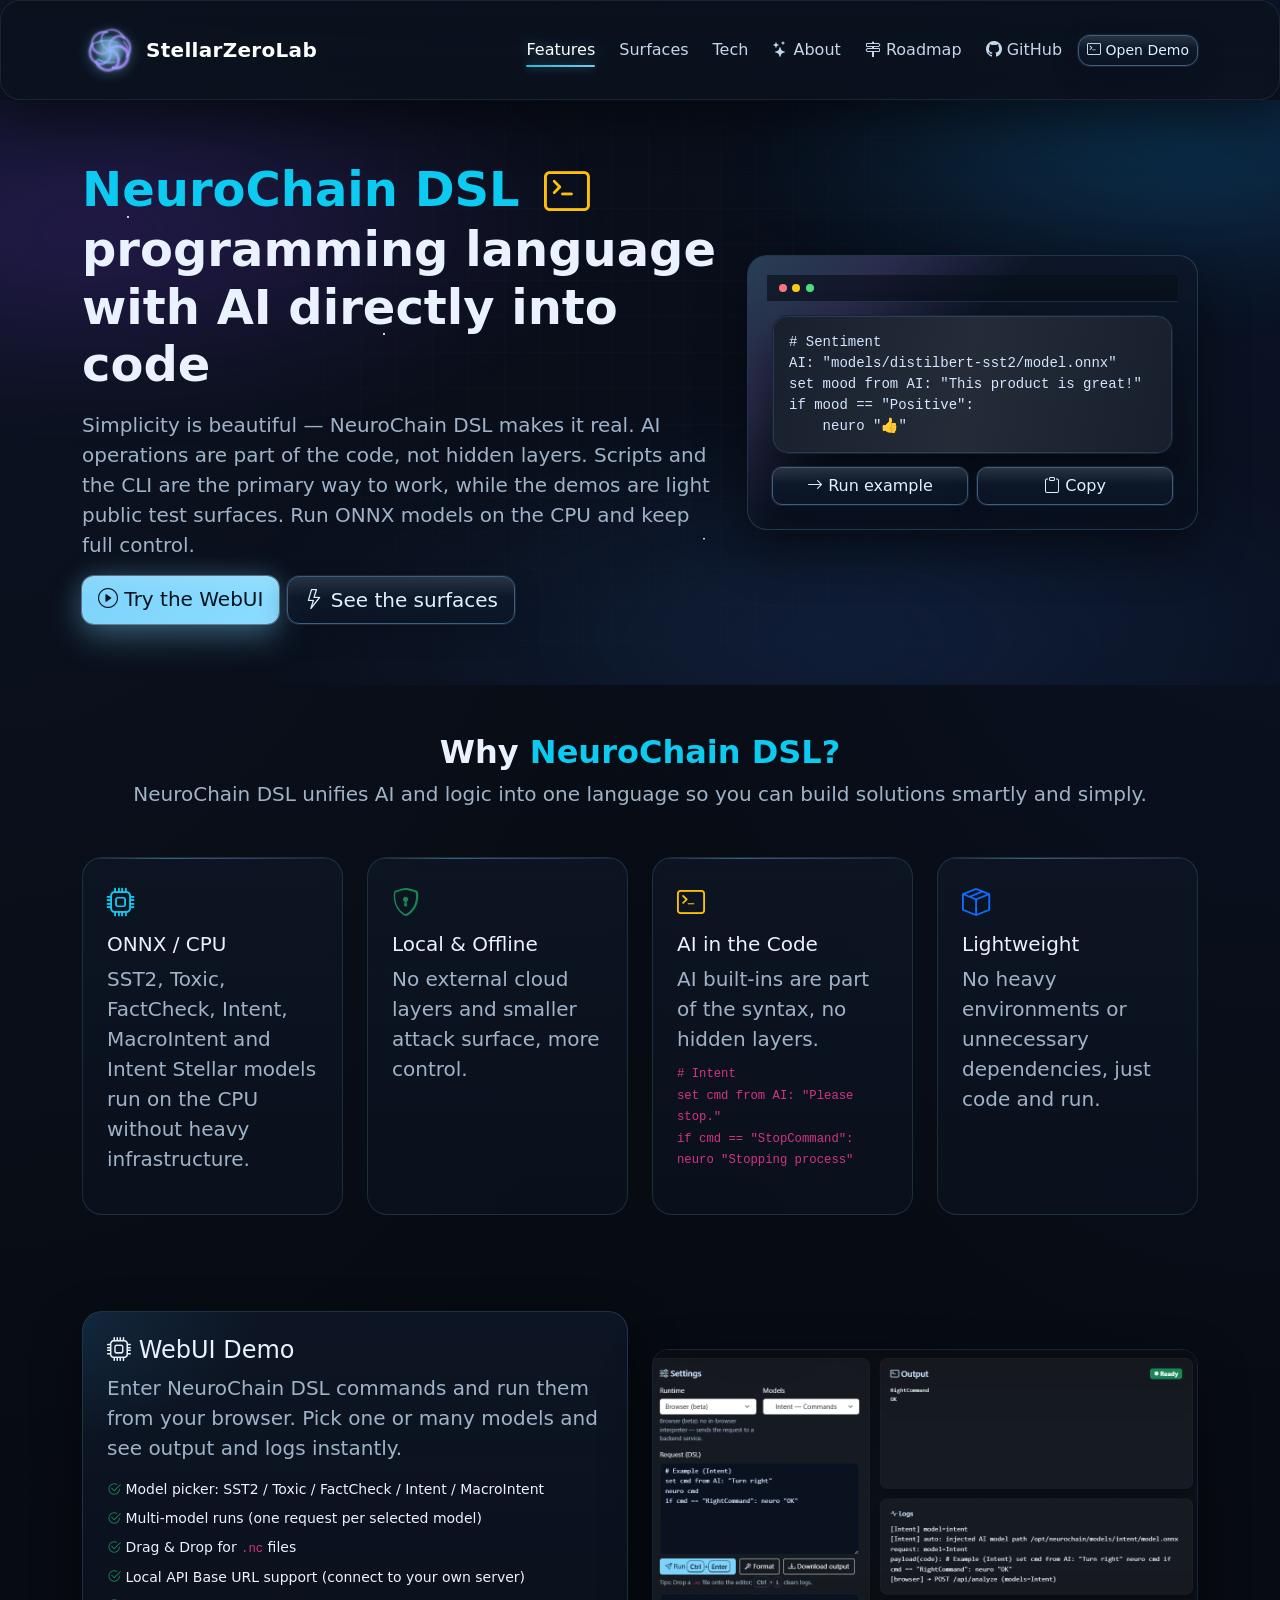
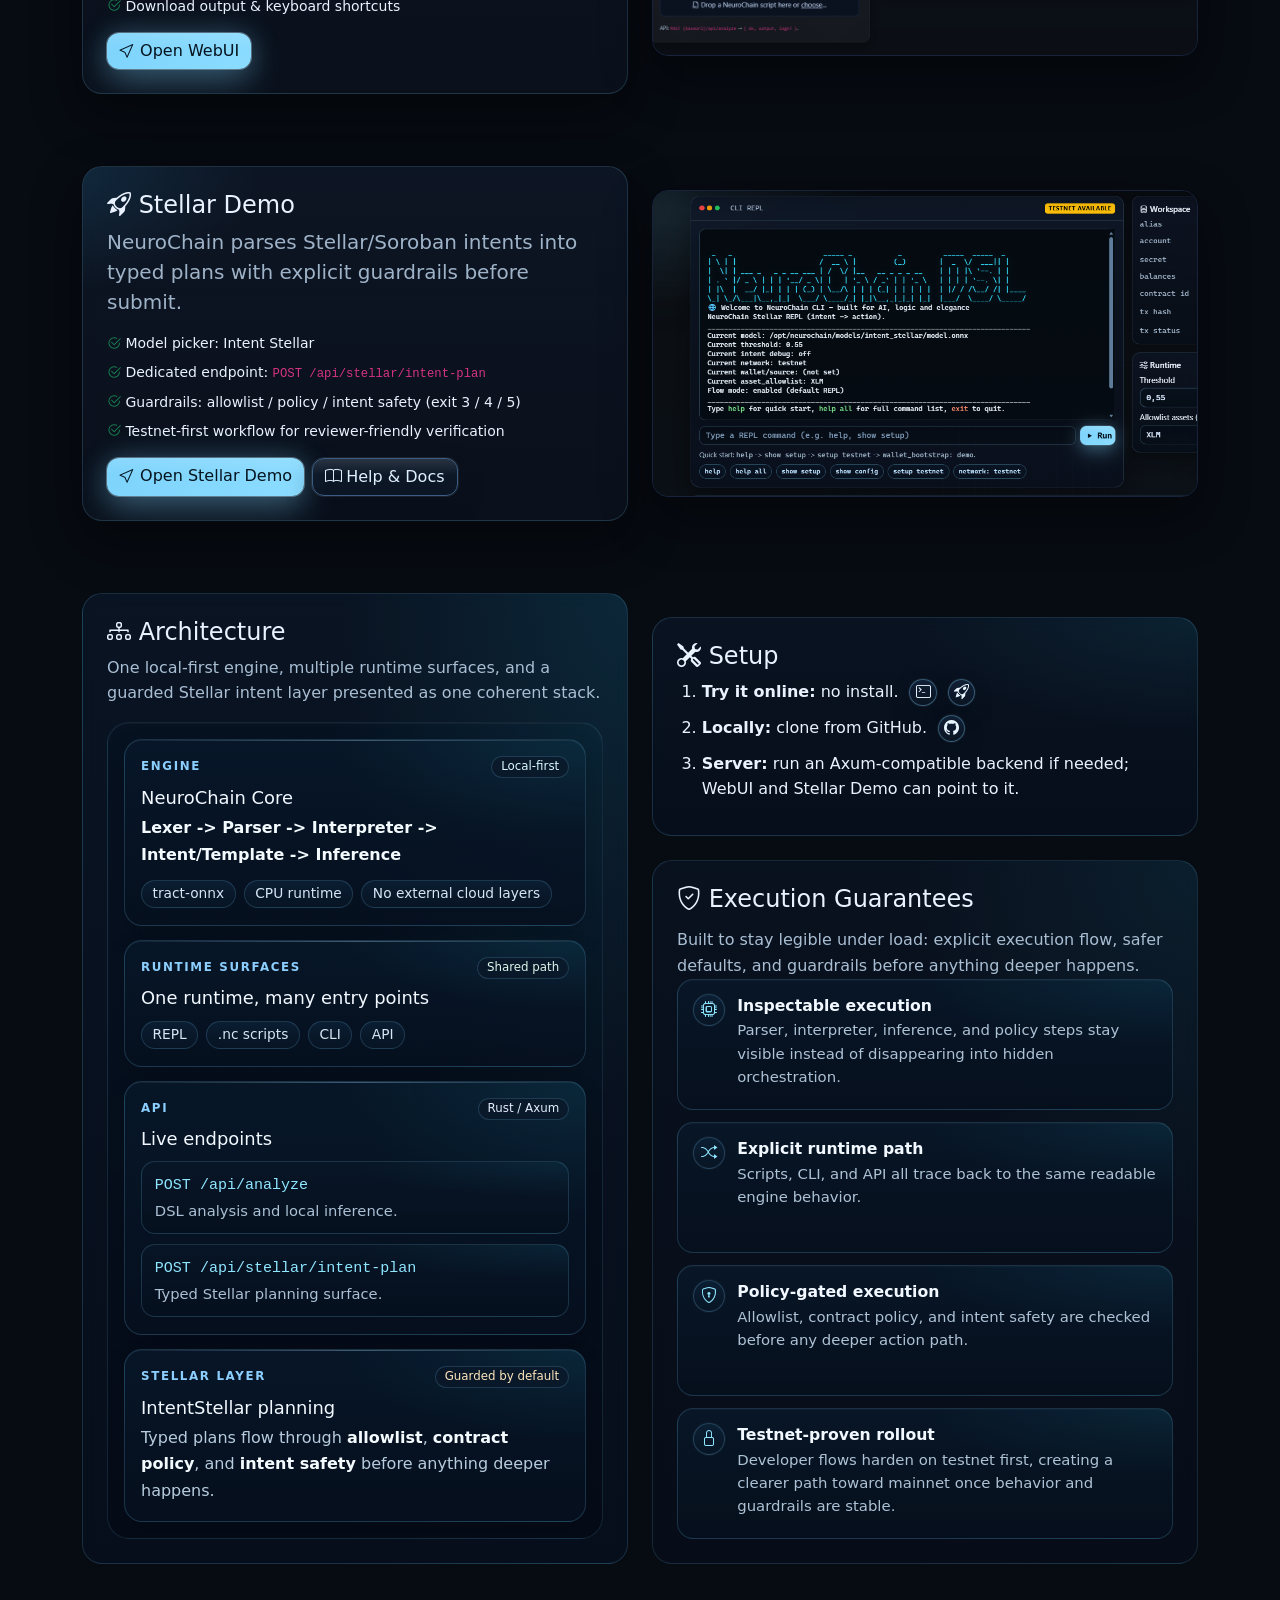
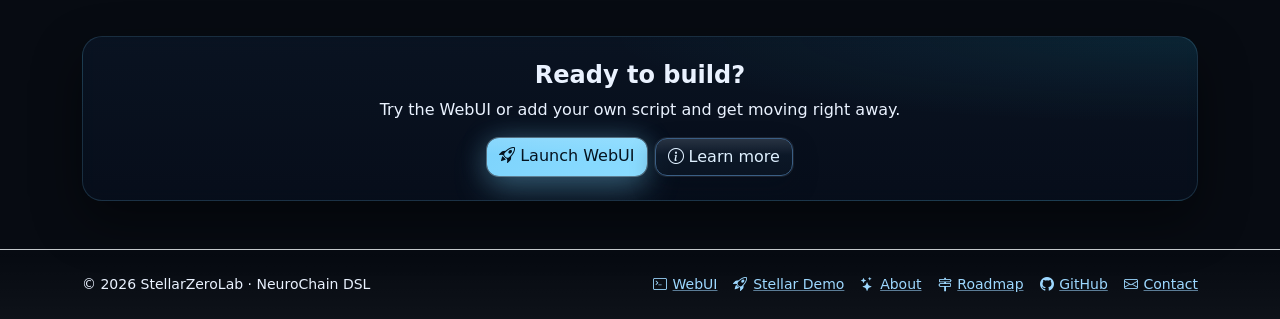
==== stellarzerolab.com/index.html @ 89ef9cbc "chore(site): rename webroot to stellarzerolab.com" ====
<!DOCTYPE html>
<html lang="en">
<head>
  <meta charset="utf-8" />
  <meta name="viewport" content="width=device-width, initial-scale=1, viewport-fit=cover" />
  <title>StellarZeroLab · NeuroChain DSL</title>
  <meta name="description" content="StellarZeroLab — NeuroChain: a lightweight, fast, developer-friendly AI DSL and WebUI." />

  <!-- Canonical (a clear base URL for search engines) -->
  <link rel="canonical" href="https://stellarzerolab.com/">

  <!-- Favicons & PWA -->
  <link rel="icon" href="/favicon.ico" sizes="any">
  <link rel="icon" type="image/svg+xml" href="/favicon.svg">

  <!-- PNG favicons -->
  <link rel="icon" type="image/png" sizes="16x16" href="/favicon-16.png">
  <link rel="icon" type="image/png" sizes="32x32" href="/favicon-32.png">
  <link rel="icon" type="image/png" sizes="180x180" href="/favicon-180.png">

  <!-- Android / PWA icons -->
  <link rel="icon" type="image/png" sizes="192x192" href="/android-chrome-192.png">
  <link rel="icon" type="image/png" sizes="512x512" href="/android-chrome-512.png">

  <!-- iOS PWA -->
  <link rel="apple-touch-icon" sizes="180x180" href="/favicon-180.png">
  <meta name="apple-mobile-web-app-capable" content="yes">
  <meta name="apple-mobile-web-app-title" content="StellarZeroLab">
	  <meta name="apple-mobile-web-app-status-bar-style" content="black-translucent">
	
	  <!-- Safari pinned tab -->
	  <link rel="mask-icon" href="/safari-pinned-tab.svg" color="#0b0f14">

  <!-- Windows / Edge -->
  <meta name="msapplication-TileColor" content="#0b0f14">

  <!-- Manifest -->
  <link rel="manifest" href="/site.webmanifest">

  <!-- Theme colors -->
  <meta name="theme-color" content="#0b0f14" media="(prefers-color-scheme: dark)">
  <meta name="theme-color" content="#ffffff" media="(prefers-color-scheme: light)">

  <!-- Social preview (OG + Twitter) -->
  <meta property="og:title" content="StellarZeroLab · NeuroChain DSL">
	  <meta property="og:description" content="StellarZeroLab — NeuroChain: a lightweight, fast, developer-friendly AI DSL and WebUI.">
	  <meta property="og:type" content="website">
	  <meta property="og:url" content="https://stellarzerolab.com/">
	  <!-- Social preview image (recommended ~1200×630) -->
	  <meta property="og:image" content="https://stellarzerolab.com/og-cover.png">
	  <meta name="twitter:card" content="summary_large_image">
	  <meta name="twitter:title" content="StellarZeroLab · NeuroChain DSL">
	  <meta name="twitter:description" content="A lightweight and fast AI DSL — StellarZeroLab NeuroChain WebUI.">
	  <meta name="twitter:image" content="https://stellarzerolab.com/og-cover.png">
	
	  <!-- Optional iOS splash screens -->
	  <link rel="apple-touch-startup-image" href="/apple-splash-640x1136.png" media="(device-width: 320px) and (device-height: 568px) and (-webkit-device-pixel-ratio: 2) and (orientation: portrait)">
	  <link rel="apple-touch-startup-image" href="/apple-splash-750x1334.png" media="(device-width: 375px) and (device-height: 667px) and (-webkit-device-pixel-ratio: 2) and (orientation: portrait)">
	  <link rel="apple-touch-startup-image" href="/apple-splash-1125x2436.png" media="(device-width: 375px) and (device-height: 812px) and (-webkit-device-pixel-ratio: 3) and (orientation: portrait)">
	  <link rel="apple-touch-startup-image" href="/apple-splash-1242x2688.png" media="(device-width: 414px) and (device-height: 896px) and (-webkit-device-pixel-ratio: 3) and (orientation: portrait)">
	  <link rel="apple-touch-startup-image" href="/apple-splash-1290x2796.png" media="(device-width: 430px) and (device-height: 932px) and (-webkit-device-pixel-ratio: 3) and (orientation: portrait)">
	  <link rel="apple-touch-startup-image" href="/apple-splash-1536x2048.png" media="(min-device-width: 768px) and (max-device-width: 834px) and (orientation: portrait)">
	  <link rel="apple-touch-startup-image" href="/apple-splash-1668x2224.png" media="(device-width: 834px) and (device-height: 1112px) and (orientation: portrait)">
	  <link rel="apple-touch-startup-image" href="/apple-splash-2048x2732.png" media="(device-width: 1024px) and (device-height: 1366px) and (orientation: portrait)">

  <!-- CSS / UI libraries -->
  <link href="https://cdn.jsdelivr.net/npm/bootstrap@5.3.3/dist/css/bootstrap.min.css" rel="stylesheet" crossorigin="anonymous">
  <link href="https://cdn.jsdelivr.net/npm/bootstrap-icons@1.11.3/font/bootstrap-icons.css" rel="stylesheet">

  <style>
    :root{
      --bg:#070b12;
      --surface:#0c121c;
      --surface-2:#0f1726;
      --ink:#eaf2ff;
      --muted:#9fb3c8;
      --primary:#7dd3fc;
      --accent:#a78bfa;
      --success:#22c55e;
      --radius:20px;
      --ease:cubic-bezier(.22,.61,.36,1);
    }
    html,body{
      background:
        radial-gradient(120% 80% at 0% 0%, rgba(15,23,42,.75), transparent 55%),
        radial-gradient(120% 80% at 100% 0%, rgba(30,58,138,.18), transparent 55%),
        var(--bg);
      color:var(--ink);
      overflow-x:hidden;
    }
    .glass{background:rgba(255,255,255,.05);backdrop-filter:blur(8px);border:1px solid rgba(255,255,255,.08);border-radius:var(--radius)}
    .soft{box-shadow:0 20px 50px rgba(0,0,0,.45)}
    .btn{
      position:relative;
      overflow:hidden;
      isolation:isolate;
      border-radius:12px;
      box-shadow:
        0 0 0 1px rgba(255,255,255,.08),
        0 10px 24px rgba(7,14,25,.36);
      transition:
        transform .18s var(--ease),
        box-shadow .22s ease,
        filter .22s ease,
        background .22s ease,
        border-color .22s ease,
        color .22s ease;
    }
    .btn::before{
      content:"";
      position:absolute;
      inset:0;
      pointer-events:none;
      background:linear-gradient(180deg,rgba(255,255,255,.2),rgba(255,255,255,0) 45%);
      opacity:.55;
      z-index:0;
    }
    .btn::after{
      content:"";
      position:absolute;
      inset:-30% -10%;
      pointer-events:none;
      background:linear-gradient(120deg,transparent 20%,rgba(255,255,255,.24) 50%,transparent 80%);
      transform:translateX(-130%);
      transition:transform .65s var(--ease);
      z-index:0;
    }
    .btn > *{position:relative;z-index:1}
    .btn:hover{
      transform:translateY(-1px);
      box-shadow:
        0 0 0 1px rgba(185,231,255,.28),
        0 14px 30px rgba(8,18,31,.44),
        0 0 26px rgba(125,211,252,.24);
    }
    .btn:hover::after{transform:translateX(130%)}
    .btn:active{transform:translateY(0)}

    .btn-primary{
      background:linear-gradient(135deg,var(--primary),#8bdcff);
      border:0;
      color:#04121e;
      box-shadow:
        0 0 0 1px rgba(198,238,255,.34),
        0 14px 34px rgba(125,211,252,.28),
        0 0 28px rgba(125,211,252,.24);
    }
    .btn-primary:hover{
      filter:brightness(1.06);
      box-shadow:
        0 0 0 1px rgba(213,242,255,.45),
        0 16px 38px rgba(125,211,252,.34),
        0 0 34px rgba(125,211,252,.34);
    }
    .btn-outline-light{
      border-color:#3a5e84;
      color:#dff0ff;
      background:linear-gradient(180deg,rgba(15,28,47,.82),rgba(11,22,37,.78));
    }
    .btn-outline-light:hover{
      border-color:#79b3df;
      color:#f1f8ff;
      background:linear-gradient(180deg,rgba(22,40,66,.9),rgba(15,30,49,.88));
    }
    .nav-demo-menu{
      min-width:14.5rem;
      padding:.42rem;
      border-radius:16px;
      border:1px solid rgba(125,211,252,.18);
      background:linear-gradient(180deg,rgba(14,23,40,.96),rgba(10,17,30,.94));
      box-shadow:0 18px 34px rgba(0,0,0,.4);
      backdrop-filter:blur(12px);
    }
    .nav-demo-menu .dropdown-item{
      display:flex;
      align-items:center;
      gap:.55rem;
      border-radius:10px;
      color:#dff0ff;
      padding:.58rem .7rem;
    }
    .nav-demo-menu .dropdown-item:hover,
    .nav-demo-menu .dropdown-item:focus{
      color:#ffffff;
      background:linear-gradient(180deg,rgba(22,40,66,.9),rgba(15,30,49,.88));
    }
    .lead{color:var(--muted)}
    .brand{letter-spacing:.3px}
    .badge-dot{display:inline-flex;align-items:center;gap:.5ch}
    .badge-dot::before{content:"";width:.55rem;height:.55rem;border-radius:50%;background:currentColor}
    .brand-logo{width:56px;height:56px;margin-right:.5rem;display:inline-block;filter:drop-shadow(0 2px 6px rgba(125,211,252,.45));}
    .navbar{background:linear-gradient(180deg,rgba(11,18,30,.9),rgba(11,18,30,.68))}
    .page-progress{
      position:fixed;
      top:0;
      left:0;
      width:100%;
      height:3px;
      z-index:1200;
      pointer-events:none;
    }
    .page-progress i{
      display:block;
      height:100%;
      width:0;
      background:linear-gradient(90deg,#22d3ee,#7dd3fc,#a78bfa);
      box-shadow:0 0 18px rgba(125,211,252,.55);
      transition:width .08s linear;
    }
    .nav-link{color:#c4d7ea}
    .nav-link:hover{color:#ffffff}
    .nav-link{position:relative}
    .interactive-nav{
      position:relative;
      overflow:visible;
      isolation:isolate;
    }
    .interactive-nav::after{
      content:"";
      position:absolute;
      inset:0;
      pointer-events:none;
      opacity:0;
      transition:opacity .24s ease;
      border-radius:inherit;
      background:radial-gradient(
        340px circle at var(--mx, 50%) var(--my, 50%),
        rgba(125,211,252,.14),
        rgba(167,139,250,.1) 32%,
        transparent 70%
      );
      z-index:0;
    }
    .interactive-nav > .container{
      position:relative;
      z-index:1;
    }
    @media (hover:hover) and (pointer:fine){
      .interactive-nav:hover::after{opacity:1}
    }
    .nav-link.is-active{
      color:#ffffff;
      text-shadow:0 0 14px rgba(125,211,252,.45);
    }
    .nav-link.is-active::after{
      content:"";
      position:absolute;
      left:.5rem;
      right:.5rem;
      bottom:.2rem;
      height:2px;
      border-radius:999px;
      background:linear-gradient(90deg,rgba(34,211,238,.9),rgba(125,211,252,.95));
      box-shadow:0 0 10px rgba(125,211,252,.5);
    }
    @media (max-width:576px){.brand-logo{width:40px;height:40px}}
    .hero{position:relative;overflow:hidden}
    .hero::before{
      content:"";
      position:absolute;inset:0;
      background:
        linear-gradient(to right, rgba(255,255,255,.06) 1px, transparent 1px),
        linear-gradient(to bottom, rgba(255,255,255,.06) 1px, transparent 1px);
      background-size:36px 36px;
      mask-image:radial-gradient(circle at 50% 40%, black 25%, transparent 80%);
      opacity:.22;
      animation:grid-drift 22s linear infinite;
      pointer-events:none
    }
    .nebula{position:absolute;inset:-20%;background:
      radial-gradient(40% 30% at 20% 30%, rgba(124,58,237,.25), transparent 70%),
      radial-gradient(35% 25% at 80% 20%, rgba(14,165,233,.25), transparent 70%),
      radial-gradient(45% 35% at 60% 80%, rgba(59,130,246,.18), transparent 75%);
      filter:blur(50px);opacity:.9}
    .stars{position:absolute;inset:0}
    .stars::before,.stars::after{content:"";position:absolute;inset:0;background:
      radial-gradient(1px 1px at 10% 20%, #bfe4ff 70%, transparent),
      radial-gradient(1px 1px at 30% 40%, #e6e1ff 70%, transparent),
      radial-gradient(1px 1px at 70% 30%, #c7f3ff 70%, transparent),
      radial-gradient(1px 1px at 85% 65%, #ffffff 70%, transparent),
      radial-gradient(1px 1px at 55% 75%, #cde6ff 70%, transparent);
      opacity:.8;animation:twinkle 5s infinite ease-in-out alternate}
    .stars::after{filter:blur(.5px);opacity:.6;animation-duration:7s}
    @keyframes twinkle{from{opacity:.4} to{opacity:.95}}
    @keyframes grid-drift{from{transform:translate3d(0,0,0)}to{transform:translate3d(-36px,-36px,0)}}
    .feature{transition:.2s transform ease,.2s box-shadow ease}
    .feature:hover{transform:translateY(-6px);box-shadow:0 14px 40px rgba(0,0,0,.35);border-color:rgba(125,211,252,.28)}
    pre.code{background:#0a1220;border:1px solid #16233a;border-radius:16px;color:#cfe3ff;max-width:100%;overflow:auto}
    #tech pre.code{
      white-space:pre-wrap;
      overflow-wrap:anywhere;
      word-break:break-word;
      overflow-x:hidden;
      scrollbar-width:thin;
      scrollbar-color:rgba(125,211,252,.45) rgba(9,18,34,.72);
    }
    #tech pre.code::-webkit-scrollbar{
      width:8px;
      height:8px;
    }
    #tech pre.code::-webkit-scrollbar-track{
      background:rgba(9,18,34,.72);
      border-radius:999px;
    }
    #tech pre.code::-webkit-scrollbar-thumb{
      background:linear-gradient(180deg,rgba(125,211,252,.78),rgba(92,169,220,.74));
      border-radius:999px;
      border:1px solid rgba(157,216,255,.35);
    }
    .code-card{
      position:relative;
      background:linear-gradient(180deg,rgba(14,23,40,.84),rgba(10,17,30,.8));
      border:1px solid rgba(125,211,252,.19);
      overflow:hidden;
    }
    .code-card::before{
      content:"";
      position:absolute;inset:-1px;
      background:linear-gradient(135deg,rgba(125,211,252,.22),rgba(167,139,250,.18),transparent 40%);
      pointer-events:none;
      mix-blend-mode:screen;
    }
    .code-card-head{
      display:flex;align-items:center;justify-content:space-between;
      margin:-.3rem -.3rem .8rem;
      padding:.55rem .74rem;
      border-bottom:1px solid rgba(125,211,252,.15);
      background:rgba(8,14,26,.65);
    }
    .code-dots{display:flex;gap:.33rem}
    .code-dots i{width:.5rem;height:.5rem;border-radius:50%;display:block}
    .code-dots i:nth-child(1){background:#fb7185}
    .code-dots i:nth-child(2){background:#facc15}
    .code-dots i:nth-child(3){background:#4ade80}
    .code-label{
      font-size:.75rem;
      color:#b7cadf;
      letter-spacing:.05em;
      text-transform:uppercase;
    }
    .hero pre.code{
      position:relative;overflow:hidden;
      box-shadow:inset 0 0 0 1px rgba(125,211,252,.14),0 24px 44px rgba(0,0,0,.42);
      margin-bottom:.85rem !important;
    }
    .hero pre.code::after{
      content:"";position:absolute;inset:-120% -60% auto;
      height:280%;
      transform:rotate(12deg);
      background:linear-gradient(to right,transparent,rgba(255,255,255,.11),transparent);
      animation:shimmer 4.8s linear infinite
    }
    @keyframes shimmer{from{left:-140%}to{left:140%}}
    main a:not(.btn), main a:visited:not(.btn),
    .footer a:not(.btn), .footer a:visited:not(.btn){
      color:#9dd8ff;
      text-decoration-color:rgba(157,216,255,.55);
      transition:color .18s var(--ease), text-decoration-color .18s var(--ease), text-shadow .18s var(--ease);
    }
    main a:not(.btn):hover, main a:not(.btn):focus-visible,
    .footer a:not(.btn):hover, .footer a:not(.btn):focus-visible{
      color:#e6f6ff;
      text-decoration-color:rgba(230,246,255,.95);
      text-shadow:0 0 10px rgba(125,211,252,.35);
    }
    .promo-link{display:block;position:relative;overflow:hidden;border-radius:16px;border:1px solid #16233a;background:linear-gradient(180deg,#0a1220,#0b1324);aspect-ratio:16/9;}
    .promo-link img{width:100%;height:100%;object-fit:cover;display:block;transition:transform .35s ease, opacity .25s ease;}
    .promo-link:hover img{transform:scale(1.04)}
    .promo-link::after{
      content:"";
      position:absolute;
      inset:0;
      pointer-events:none;
      opacity:0;
      transition:opacity .24s ease;
      background:radial-gradient(
        300px circle at var(--mx, 50%) var(--my, 50%),
        rgba(125,211,252,.16),
        rgba(167,139,250,.1) 34%,
        transparent 70%
      );
      z-index:2;
    }
    @media (hover:hover) and (pointer:fine){
      .promo-link:hover::after{opacity:1}
    }
    .promo-fallback{position:absolute;inset:0;display:flex;align-items:center;justify-content:center;color:#9fb3c8;text-align:center;padding:1rem;}
    .feature-grid{margin-top:.35rem}
    .feature-card{
      background:linear-gradient(180deg,rgba(14,22,37,.84),rgba(11,18,30,.78));
      border:1px solid rgba(125,211,252,.15);
      position:relative;
      overflow:hidden;
    }
    .feature-card::before{
      content:"";
      position:absolute;left:-1px;right:-1px;top:-1px;height:2px;
      background:linear-gradient(90deg,rgba(125,211,252,.08),rgba(125,211,252,.55),rgba(167,139,250,.42),rgba(125,211,252,.08));
      opacity:.74;
    }
    .demo-card{
      background:linear-gradient(180deg,rgba(14,23,39,.86),rgba(11,18,30,.8));
      border:1px solid rgba(125,211,252,.17);
      position:relative;
      overflow:hidden;
    }
    .demo-card::before{
      content:"";
      position:absolute;inset:0;
      background:radial-gradient(65% 55% at -10% 0%, rgba(56,189,248,.14), transparent 66%);
      pointer-events:none;
    }
    .demo-badge{
      display:inline-flex;align-items:center;
      padding:.2rem .55rem;
      border-radius:999px;
      border:1px solid rgba(125,211,252,.24);
      color:#d4e8fc;
      font-size:.68rem;
      text-transform:uppercase;
      letter-spacing:.08em;
      background:rgba(11,24,40,.6);
    }
    .demo-list{margin:.95rem 0 0;padding:0;list-style:none}
    .demo-preview-wrap{
      display:flex;flex-direction:column;gap:.7rem;
    }
    .setup-link-icon{
      display:inline-flex;
      align-items:center;
      justify-content:center;
      width:1.72rem;
      height:1.72rem;
      margin-left:.36rem;
      border-radius:999px;
      border:1px solid rgba(125,211,252,.34);
      background:linear-gradient(180deg,rgba(18,34,56,.9),rgba(12,22,37,.86));
      color:#e8f6ff !important;
      text-decoration:none !important;
      box-shadow:0 0 0 1px rgba(255,255,255,.05),0 8px 18px rgba(6,13,24,.35);
      transition:transform .16s var(--ease),border-color .2s ease,box-shadow .2s ease,filter .2s ease;
      vertical-align:middle;
    }
    .setup-link-icon:hover,
    .setup-link-icon:focus-visible{
      transform:translateY(-1px);
      border-color:rgba(167,225,255,.65);
      box-shadow:0 0 0 1px rgba(185,231,255,.3),0 0 14px rgba(125,211,252,.3),0 10px 22px rgba(6,13,24,.42);
      filter:brightness(1.08);
      color:#ffffff !important;
    }
    .setup-link-icon i{font-size:.95rem;line-height:1}
    .arch-intro{
      color:#a9bed3;
      line-height:1.62;
      margin:.35rem 0 1rem;
      max-width:58ch;
    }
    .arch-shell{
      position:relative;
      overflow:hidden;
      display:grid;
      gap:.88rem;
      margin-top:1rem;
      padding:1rem;
      border-radius:22px;
      border:1px solid rgba(125,211,252,.12);
      background:
        radial-gradient(120% 120% at 100% 0%, rgba(34,211,238,.08), transparent 46%),
        linear-gradient(180deg,rgba(7,18,34,.78),rgba(5,12,24,.82));
      box-shadow:inset 0 1px 0 rgba(255,255,255,.04);
    }
    .arch-shell::before{
      content:"";
      position:absolute;
      inset:0;
      pointer-events:none;
      background:
        linear-gradient(to right, rgba(255,255,255,.035) 1px, transparent 1px),
        linear-gradient(to bottom, rgba(255,255,255,.03) 1px, transparent 1px);
      background-size:28px 28px;
      mask-image:linear-gradient(180deg,rgba(0,0,0,.6),transparent 92%);
      opacity:.38;
    }
    .arch-layer{
      position:relative;
      padding:1rem 1rem 1.05rem;
      border-radius:18px;
      border:1px solid rgba(125,211,252,.18);
      background:
        radial-gradient(120% 120% at 100% 0%, rgba(34,211,238,.09), transparent 44%),
        linear-gradient(180deg,rgba(8,24,42,.84),rgba(6,16,31,.86));
      box-shadow:
        inset 0 1px 0 rgba(255,255,255,.04),
        0 12px 26px rgba(0,0,0,.16);
      transition:
        transform .18s var(--ease),
        border-color .22s ease,
        box-shadow .22s ease,
        filter .22s ease;
    }
    .arch-layer:hover{
      transform:translateY(-1px);
      border-color:rgba(167,225,255,.34);
      box-shadow:
        inset 0 1px 0 rgba(255,255,255,.05),
        0 16px 30px rgba(0,0,0,.22),
        0 0 24px rgba(125,211,252,.14);
      filter:brightness(1.02);
    }
    .arch-layer::before{
      content:"";
      position:absolute;
      top:0;
      left:0;
      right:0;
      height:1px;
      pointer-events:none;
      background:linear-gradient(90deg,transparent,rgba(167,225,255,.3),transparent);
    }
    .arch-layer::after{
      content:"";
      position:absolute;
      left:1.1rem;
      right:1.1rem;
      bottom:-.48rem;
      height:1px;
      pointer-events:none;
      background:linear-gradient(90deg,rgba(125,211,252,.1),rgba(167,139,250,.24),rgba(125,211,252,.1));
    }
    .arch-layer-top{
      display:flex;
      align-items:center;
      justify-content:space-between;
      gap:.8rem;
      margin-bottom:.55rem;
    }
    .arch-kicker{
      font-size:.74rem;
      letter-spacing:.14em;
      text-transform:uppercase;
      color:#8ccfff;
      font-weight:700;
    }
    .arch-mini{
      padding:.25rem .55rem;
      border-radius:999px;
      border:1px solid rgba(125,211,252,.18);
      background:rgba(11,24,40,.7);
      color:#d9efff;
      font-size:.74rem;
      line-height:1;
      white-space:nowrap;
    }
    .arch-layer h5{
      margin:0 0 .42rem;
      font-size:1.12rem;
      color:#f2f8ff;
    }
    .arch-flow,
    .arch-copy{
      margin:0;
      color:#b7ccde;
      line-height:1.65;
    }
    .arch-flow strong,
    .arch-copy strong{
      color:#f4fbff;
      font-weight:700;
    }
    .arch-pills{
      display:flex;
      flex-wrap:wrap;
      gap:.5rem;
      margin-top:.75rem;
    }
    .arch-pill{
      display:inline-flex;
      align-items:center;
      padding:.38rem .66rem;
      border-radius:999px;
      border:1px solid rgba(125,211,252,.18);
      background:linear-gradient(180deg,rgba(12,32,53,.82),rgba(8,21,37,.8));
      color:#d5e6f5;
      font-size:.86rem;
      line-height:1;
    }
    .arch-routes{
      display:grid;
      gap:.62rem;
      margin-top:.7rem;
    }
    .arch-route{
      padding:.72rem .8rem;
      border-radius:14px;
      border:1px solid rgba(125,211,252,.18);
      background:
        radial-gradient(120% 120% at 100% 0%, rgba(34,211,238,.08), transparent 42%),
        linear-gradient(180deg,rgba(8,22,39,.82),rgba(6,16,30,.84));
    }
    .arch-route code{
      display:block;
      color:#8fe6ff;
      font-size:.94rem;
      margin-bottom:.22rem;
    }
    .arch-route span{
      display:block;
      color:#abc0d4;
      line-height:1.5;
      font-size:.92rem;
    }
    .arch-note{
      margin-top:.78rem;
      padding:.68rem .8rem;
      border-radius:14px;
      background:
        radial-gradient(120% 120% at 100% 0%, rgba(34,211,238,.08), transparent 44%),
        linear-gradient(180deg,rgba(14,36,58,.88),rgba(9,24,41,.88));
      border:1px solid rgba(125,211,252,.18);
      color:#dcecff;
      font-size:.92rem;
      line-height:1.5;
    }
    .arch-engine .arch-mini{color:#d9f8ff}
    .arch-runtime .arch-mini{color:#def7eb}
    .arch-api .arch-mini{color:#e4ecff}
    .arch-stellar .arch-mini{color:#ffe6bc}
    #tech ol{
      line-height:1.62;
      padding-left:1.55rem;
    }
    #tech ol li{
      margin:.52rem 0;
    }
    .guarantee-card{
      border:1px solid rgba(125,211,252,.14);
      background:
        radial-gradient(120% 120% at 100% 0%, rgba(34,211,238,.07), transparent 44%),
        linear-gradient(180deg,rgba(10,19,34,.84),rgba(7,14,26,.84));
    }
    .setup-card{
      border:1px solid rgba(125,211,252,.16);
      background:
        radial-gradient(120% 120% at 100% 0%, rgba(34,211,238,.08), transparent 44%),
        linear-gradient(180deg,rgba(10,21,37,.84),rgba(7,15,29,.84));
    }
    .arch-card{
      border:1px solid rgba(125,211,252,.16);
      background:
        radial-gradient(120% 120% at 100% 0%, rgba(34,211,238,.1), transparent 44%),
        linear-gradient(180deg,rgba(10,22,39,.84),rgba(7,15,30,.84));
    }
    .build-card{
      border:1px solid rgba(125,211,252,.16);
      background:
        radial-gradient(120% 120% at 100% 0%, rgba(34,211,238,.09), transparent 44%),
        linear-gradient(180deg,rgba(10,21,37,.84),rgba(7,15,29,.84));
    }
    .guarantee-intro{
      color:#a9bed3;
      line-height:1.62;
      margin:.35rem 0 1rem;
      max-width:54ch;
    }
    .guarantee-list{
      display:grid;
      gap:.78rem;
      margin:0;
      padding:0;
      list-style:none;
    }
    .guarantee-item{
      display:flex;
      align-items:flex-start;
      gap:.78rem;
      padding:.88rem .92rem;
      border-radius:16px;
      border:1px solid rgba(125,211,252,.18);
      background:
        radial-gradient(120% 120% at 100% 0%, rgba(34,211,238,.08), transparent 42%),
        linear-gradient(180deg,rgba(8,24,42,.82),rgba(6,16,30,.84));
      box-shadow:inset 0 1px 0 rgba(255,255,255,.03);
    }
    .guarantee-icon{
      flex:0 0 auto;
      display:inline-flex;
      align-items:center;
      justify-content:center;
      width:2rem;
      height:2rem;
      border-radius:999px;
      border:1px solid rgba(125,211,252,.22);
      background:linear-gradient(180deg,rgba(12,33,54,.86),rgba(8,21,37,.84));
      color:#8fe6ff;
      box-shadow:0 0 0 1px rgba(255,255,255,.03);
    }
    .guarantee-copy strong{
      display:block;
      color:#f1f8ff;
      margin-bottom:.12rem;
      font-size:.98rem;
    }
    .guarantee-copy span{
      display:block;
      color:#aec2d6;
      line-height:1.56;
      font-size:.93rem;
    }
    @media (min-width:992px){
      .tech-side-stack{height:100%}
      .guarantee-card{
        display:flex;
        flex-direction:column;
        flex:1 1 auto;
      }
      .guarantee-list{
        flex:1 1 auto;
        grid-template-rows:repeat(4, minmax(0,1fr));
      }
    }
    .icon-inline { vertical-align: -0.05em; font-size: 0.95em; }
    .code-actions{display:grid;grid-template-columns:1fr 1fr;gap:.58rem}
    .code-actions .btn{border-radius:10px}
    .interactive-card{
      position:relative;
      overflow:hidden;
      isolation:isolate;
    }
    .interactive-card::after{
      content:"";
      position:absolute;
      inset:0;
      width:auto;
      height:auto;
      pointer-events:none;
      opacity:0;
      transition:opacity .28s ease;
      background:radial-gradient(
        280px circle at var(--mx, 50%) var(--my, 50%),
        rgba(125,211,252,.14),
        rgba(167,139,250,.1) 32%,
        transparent 68%
      );
      z-index:0;
    }
    .arch-layer.interactive-card::after{
      background:radial-gradient(
        320px circle at var(--mx, 50%) var(--my, 50%),
        rgba(125,211,252,.18),
        rgba(34,211,238,.12) 34%,
        transparent 72%
      );
    }
    .arch-route.interactive-card::after,
    .arch-note.interactive-card::after{
      background:radial-gradient(
        240px circle at var(--mx, 50%) var(--my, 50%),
        rgba(125,211,252,.22),
        rgba(34,211,238,.14) 36%,
        transparent 74%
      );
    }
    .interactive-card > *{position:relative;z-index:1}
    @media (hover:hover) and (pointer:fine){
      .interactive-card:hover::after{opacity:1}
    }

    /* Full-bleed footer helper */
    .footer-bleed{width:100vw;margin-left:calc(50% - 50vw);margin-right:calc(50% - 50vw);
      background:linear-gradient(180deg, transparent, rgba(255,255,255,.03));}
    .footer-links{
      display:flex;
      align-items:center;
      gap:1rem;
      flex-wrap:wrap;
      justify-content:flex-end;
    }
    .footer-links a{
      display:inline-flex;
      align-items:center;
      gap:.36rem;
    }

    /* Reveal system */
    .reveal{opacity:0;transform:translate3d(0,18px,0);transition:opacity .7s var(--ease),transform .7s var(--ease)}
    .reveal.in{opacity:1;transform:translate3d(0,0,0)}
    [data-stagger] .reveal:nth-child(1){transition-delay:.04s}
    [data-stagger] .reveal:nth-child(2){transition-delay:.11s}
    [data-stagger] .reveal:nth-child(3){transition-delay:.18s}
    [data-stagger] .reveal:nth-child(4){transition-delay:.25s}
    [data-stagger] .reveal:nth-child(5){transition-delay:.32s}

    @media (prefers-reduced-motion: reduce){
      .stars::before,.stars::after,.hero::before,.hero pre.code::after{animation:none}
      .feature,.promo-link img,.btn,.btn::after{transition:none}
      .reveal{opacity:1;transform:none;transition:none}
      .page-progress i,.interactive-card::after,.interactive-nav::after,.promo-link::after{transition:none}
    }
    @media (max-width:991.98px){
      .navbar-collapse.collapsing{
        transition:height .12s ease !important;
      }
      .interactive-nav{
        -webkit-backdrop-filter:none;
        backdrop-filter:none;
      }
      .navbar-nav .nav-link{
        display:inline-flex;
        align-items:center;
        gap:.45rem;
        width:max-content;
        padding-left:0;
        padding-right:0;
      }
      .nav-link.is-active::after{
        left:0;
        right:0;
        width:auto;
      }
      .arch-shell{padding:.82rem}
      .arch-layer{padding:.9rem .86rem}
      .arch-layer-top{align-items:flex-start;flex-direction:column}
      .arch-route{padding:.68rem .72rem}
      .code-actions{grid-template-columns:1fr}
      .footer-links{
        width:100%;
        display:grid;
        grid-template-columns:repeat(3, minmax(0,1fr));
        gap:.9rem .8rem;
        justify-items:center;
      }
      .footer-links a{
        justify-content:center;
        text-align:center;
      }
      .footer-x-link{display:none !important}
    }
  </style>
</head>

<body>
  <div class="page-progress" aria-hidden="true"><i id="scrollProgressFill"></i></div>
  <!-- NAVBAR -->
  <nav class="navbar navbar-expand-lg navbar-dark glass soft sticky-top interactive-nav">
    <div class="container py-2">
      <!-- Brand -->
      <a class="navbar-brand d-flex align-items-center brand" href="/">
        <svg class="brand-logo" viewBox="0 0 28 28" aria-hidden="true">
          <defs>
            <radialGradient id="core" cx="50%" cy="50%" r="55%">
              <stop offset="0%" stop-color="#dff7ff"/>
              <stop offset="45%" stop-color="#8fe6ff"/>
              <stop offset="100%" stop-color="rgba(143,230,255,0)"/>
            </radialGradient>
            <linearGradient id="arm" x1="0" y1="0" x2="28" y2="0" gradientUnits="userSpaceOnUse">
              <stop offset="0%"   stop-color="rgba(157,216,255,0)"/>
              <stop offset="30%"  stop-color="#7dd3fc"/>
              <stop offset="80%"  stop-color="rgba(167,139,250,.9)"/>
              <stop offset="100%" stop-color="rgba(167,139,250,0)"/>
            </linearGradient>
            <filter id="glow" x="-60%" y="-60%" width="220%" height="220%">
              <feGaussianBlur in="SourceGraphic" stdDeviation="0.7" result="b"/>
              <feMerge><feMergeNode in="b"/><feMergeNode in="SourceGraphic"/></feMerge>
            </filter>
            <radialGradient id="fade" cx="50%" cy="50%" r="56%">
              <stop offset="60%" stop-color="white"/>
              <stop offset="100%" stop-color="black"/>
            </radialGradient>
            <mask id="mFade"><rect width="28" height="28" fill="url(#fade)"/></mask>
          </defs>
          <circle cx="14" cy="14" r="7.4" fill="url(#core)" opacity=".55"/>
          <g class="spin" filter="url(#glow)" mask="url(#mFade)" stroke-linecap="round" fill="none" stroke="url(#arm)">
            <g stroke-width="1.4" opacity=".9">
              <path d="M14,14 C16,12 18.6,11.7 20.5,12.8 C22.8,14.1 23.6,16.7 22.8,18.9 C21.8,21.8 18.7,23.5 15.6,23" />
            </g>
            <g transform="rotate(60 14 14)" stroke-width="1.3" opacity=".85">
              <path d="M14,14 C16,12 18.6,11.7 20.5,12.8 C22.8,14.1 23.6,16.7 22.8,18.9 C21.8,21.8 18.7,23.5 15.6,23" />
            </g>
            <g transform="rotate(120 14 14)" stroke-width="1.2" opacity=".75">
              <path d="M14,14 C16,12 18.6,11.7 20.5,12.8 C22.8,14.1 23.6,16.7 22.8,18.9 C21.8,21.8 18.7,23.5 15.6,23" />
            </g>
            <g transform="rotate(180 14 14)" stroke-width="1.1" opacity=".7">
              <path d="M14,14 C16,12 18.6,11.7 20.5,12.8 C22.8,14.1 23.6,16.7 22.8,18.9 C21.8,21.8 18.7,23.5 15.6,23" />
            </g>
            <g transform="rotate(240 14 14)" stroke-width="1.0" opacity=".6">
              <path d="M14,14 C16,12 18.6,11.7 20.5,12.8 C22.8,14.1 23.6,16.7 22.8,18.9 C21.8,21.8 18.7,23.5 15.6,23" />
            </g>
            <g transform="rotate(300 14 14)" stroke-width="1.2" opacity=".7">
              <path d="M14,14 C16,12 18.6,11.7 20.5,12.8 C22.8,14.1 23.6,16.7 22.8,18.9 C21.8,21.8 18.7,23.5 15.6,23" />
            </g>
            <g stroke-width=".9" opacity=".45">
              <path d="M6.5,10.5 C10,9 14,9 18,10.4" />
              <path d="M7.8,18.8 C10.2,20 13.2,20.5 16.2,20.1" />
              <path d="M20.8,9.8 C22,11 22.9,12.7 23.2,14.6" />
            </g>
          </g>
          <style>
            .spin{transform-origin:14px 14px;animation:spin 18s linear infinite}
            @keyframes spin{from{transform:rotate(0)}to{transform:rotate(360deg)}}
            @media (prefers-reduced-motion: reduce){.spin{animation:none}}
          </style>
        </svg>
        <strong>StellarZeroLab</strong>
      </a>

      <button class="navbar-toggler ms-auto" type="button" data-bs-toggle="collapse" data-bs-target="#nav" aria-controls="nav" aria-expanded="false" aria-label="Toggle navigation">
        <span class="navbar-toggler-icon"></span>
      </button>

      <div id="nav" class="collapse navbar-collapse">
        <ul class="navbar-nav ms-auto align-items-lg-center gap-lg-2">
          <li class="nav-item"><a class="nav-link section-link" href="#features">Features</a></li>
          <li class="nav-item"><a class="nav-link section-link" href="#demo">Surfaces</a></li>
          <li class="nav-item"><a class="nav-link section-link" href="#tech">Tech</a></li>
          <li class="nav-item"><a class="nav-link" href="/about"><i class="bi bi-stars"></i> About</a></li>
          <li class="nav-item"><a class="nav-link" href="/roadmap"><i class="bi bi-signpost-2"></i> Roadmap</a></li>
          <li class="nav-item"><a class="nav-link" href="https://github.com/stellarzerolab/Neurochain-DSL" target="_blank" rel="noopener"><i class="bi bi-github"></i> GitHub</a></li>
          <li class="nav-item dropdown">
            <a class="btn btn-sm btn-outline-light dropdown-toggle" href="#" role="button" data-bs-toggle="dropdown" aria-expanded="false">
              <i class="bi bi-terminal"></i> Open Demo
            </a>
            <ul class="dropdown-menu dropdown-menu-end nav-demo-menu">
              <li><a class="dropdown-item" href="/webui"><i class="bi bi-terminal"></i> Open WebUI</a></li>
              <li><a class="dropdown-item" href="/stellar-cli"><i class="bi bi-rocket-takeoff"></i> Open Stellar Demo</a></li>
            </ul>
          </li>
        </ul>
      </div>
    </div>
  </nav>

  <!-- HERO -->
<header class="hero position-relative">
  <div class="nebula"></div>
  <div class="stars"></div>
  <div class="container position-relative" style="z-index:2">
    <div class="row align-items-center" style="min-height:65vh">
      <div class="col-lg-7 py-5">
        <h1 class="display-5 fw-bold mb-3 reveal">
          <span class="text-info">NeuroChain DSL</span>
          <i class="bi bi-terminal text-warning mx-2 icon-inline" aria-hidden="true"></i>
          programming language with AI directly into code
        </h1>
        <p class="lead reveal">
          Simplicity is beautiful — NeuroChain DSL makes it real. AI operations are part of the code, not hidden layers.
          Scripts and the CLI are the primary way to work, while the demos are light public test surfaces.
          Run ONNX models on the CPU and keep full control.
        </p>
        <div class="d-flex flex-wrap gap-2 mt-3 hero-cta reveal">
          <a href="/webui" class="btn btn-primary btn-lg"><i class="bi bi-play-circle"></i> Try the WebUI</a>
          <a href="#demo" class="btn btn-outline-light btn-lg"><i class="bi bi-lightning"></i> See the surfaces</a>
        </div>
      </div>

      <div class="col-lg-5 py-5">
        <div class="glass soft p-3 p-md-4 reveal code-card interactive-card">
          <div class="code-card-head">
            <span class="code-dots"><i></i><i></i><i></i></span>
            <span class="code-label" aria-hidden="true"></span>
          </div>
          <pre class="code p-3 mb-3"><code># Sentiment
AI: "models/distilbert-sst2/model.onnx"
set mood from AI: "This product is great!"
if mood == "Positive":
    neuro "👍"
</code></pre>
          <div class="code-actions">
            <a href="/webui" class="btn btn-outline-light"><i class="bi bi-arrow-right"></i> Run example</a>
            <button class="btn btn-outline-light" id="copySnippet"><i class="bi bi-clipboard"></i> Copy</button>
          </div>
        </div>
      </div>

    </div>
  </div>
</header>


  <!-- FEATURES -->
<section id="features" class="py-5">
  <div class="container">
    <div class="text-center mb-4 reveal">
      <h2 class="fw-bold">Why <span class="text-info">NeuroChain DSL?</span></h2>
      <p class="lead">
        NeuroChain DSL unifies AI and logic into one language so you can build solutions smartly and simply.
      </p>
    </div>
    <div class="row g-4 feature-grid" data-stagger>
      
      <!-- ONNX / CPU -->
      <div class="col-md-6 col-lg-3 reveal">
        <div class="glass p-4 feature feature-card interactive-card h-100">
          <div class="fs-3 mb-2"><i class="bi bi-cpu text-info"></i></div>
          <h5>ONNX / CPU</h5>
          <p class="lead">SST2, Toxic, FactCheck, Intent, MacroIntent and Intent Stellar models run on the CPU without heavy infrastructure.</p>
        </div>
      </div>

      <!-- Local & controlled -->
      <div class="col-md-6 col-lg-3 reveal">
        <div class="glass p-4 feature feature-card interactive-card h-100">
          <div class="fs-3 mb-2"><i class="bi bi-shield-lock text-success"></i></div>
          <h5>Local & Offline</h5>
          <p class="lead">No external cloud layers and smaller attack surface, more control.</p>
        </div>
      </div>

      <!-- AI in code -->
<div class="col-md-6 col-lg-3 reveal">
  <div class="glass p-4 feature feature-card interactive-card h-100">
    <div class="fs-3 mb-2"><i class="bi bi-terminal text-warning"></i></div>
    <h5>AI in the Code</h5>
    <p class="lead mb-2">
      AI built-ins are part of the syntax, no hidden layers.
    </p>
    <p class="small mb-0">
      <code># Intent</code><br>
      <code>set cmd from AI: "Please stop."</code><br>
      <code>if cmd == "StopCommand": neuro "Stopping process"</code>
    </p>
  </div>
</div>


      <!-- Lightweight -->
      <div class="col-md-6 col-lg-3 reveal">
        <div class="glass p-4 feature feature-card interactive-card h-100">
          <div class="fs-3 mb-2"><i class="bi bi-box-seam text-primary"></i></div>
          <h5>Lightweight</h5>
          <p class="lead">No heavy environments or unnecessary dependencies, just code and run.</p>
        </div>
      </div>
    </div>
  </div>
</section>

  <!-- DEMO (WebUI: text left, image right) -->
<section id="demo" class="py-5">
  <div class="container">
    <div class="row align-items-center g-4" data-stagger>

      <!-- WebUI text -->
      <div class="col-lg-6 reveal">
        <div class="glass p-4 soft h-100 demo-card interactive-card">
          <h4 class="mb-2"><i class="bi bi-cpu"></i> WebUI Demo</h4>
          <p class="lead mb-3">
            Enter NeuroChain DSL commands and run them from your browser. Pick one or many models and see output and logs instantly.
          </p>
          <ul class="list-unstyled small mb-0">
            <li class="mb-2"><i class="bi bi-check2-circle text-success"></i> Model picker: SST2 / Toxic / FactCheck / Intent / MacroIntent</li>
            <li class="mb-2"><i class="bi bi-check2-circle text-success"></i> Multi-model runs (one request per selected model)</li>
            <li class="mb-2"><i class="bi bi-check2-circle text-success"></i> Drag & Drop for <code>.nc</code> files</li>
            <li class="mb-2"><i class="bi bi-check2-circle text-success"></i> Local API Base URL support (connect to your own server)</li>
            <li class="mb-2"><i class="bi bi-check2-circle text-success"></i> Download output & keyboard shortcuts</li>
          </ul>
          <div class="mt-3">
            <a href="/webui" class="btn btn-primary">
              <i class="bi bi-cursor"></i> Open WebUI
            </a>
          </div>
        </div>
      </div>

      <!-- WebUI image -->
      <div class="col-lg-6 reveal">
        <div class="demo-preview-wrap">
          <a href="/webui" class="promo-link glass soft" aria-label="WebUI — NeuroChain’s browser-based interface">
            <img src="webui-promo.png" alt="NeuroChain WebUI preview"
                 onerror="this.style.display='none'; this.closest('a').insertAdjacentHTML('beforeend',
                 `<div class=&quot;promo-fallback&quot;>
                    <div>
                      <div class=&quot;display-6&quot;><i class=&quot;bi bi-cpu&quot;></i></div>
                      <p class=&quot;mt-2 mb-0&quot;>WebUI — click to open</p>
                      <div class=&quot;text-muted small&quot;>Add an image file named <code>webui-promo.png</code></div>
                    </div>
                  </div>`)">
          </a>
        </div>
      </div>
    </div>
  </div>
</section>

  <!-- STELLAR DEMO -->
  <section id="stellar" class="py-4">
    <div class="container">
      <div class="row align-items-center g-4" data-stagger>
        <!-- Stellar text -->
        <div class="col-lg-6 reveal">
          <div class="glass p-4 soft h-100 demo-card interactive-card">
            <h4 class="mb-2"><i class="bi bi-rocket-takeoff"></i> Stellar Demo</h4>
            <p class="lead mb-3">NeuroChain parses Stellar/Soroban intents into typed plans with explicit guardrails before submit.</p>
            <ul class="list-unstyled small mb-0">
              <li class="mb-2"><i class="bi bi-check2-circle text-success"></i> Model picker: Intent Stellar</li>
              <li class="mb-2"><i class="bi bi-check2-circle text-success"></i> Dedicated endpoint: <code>POST /api/stellar/intent-plan</code></li>
              <li class="mb-2"><i class="bi bi-check2-circle text-success"></i> Guardrails: allowlist / policy / intent safety (exit 3 / 4 / 5)</li>
              <li class="mb-2"><i class="bi bi-check2-circle text-success"></i> Testnet-first workflow for reviewer-friendly verification</li>
            </ul>
            <div class="mt-3 d-flex flex-wrap gap-2">
              <a href="/stellar-cli" class="btn btn-primary"><i class="bi bi-cursor"></i> Open Stellar Demo</a>
              <a href="/help" class="btn btn-outline-light"><i class="bi bi-book"></i> Help &amp; Docs</a>
            </div>
          </div>
        </div>

        <!-- Stellar image -->
        <div class="col-lg-6 reveal">
          <a href="/stellar-cli" class="promo-link glass soft" aria-label="Stellar demo — NeuroChain intent-plan guardrails on testnet">
            <img src="stellar-promo.png" alt="NeuroChain Stellar demo"
                 onerror="this.style.display='none'; this.closest('a').insertAdjacentHTML('beforeend',
                 `<div class=&quot;promo-fallback&quot;>
                    <div>
                      <div class=&quot;display-6&quot;><i class=&quot;bi bi-rocket-takeoff&quot;></i></div>
                      <p class=&quot;mt-2 mb-0&quot;>Stellar demo — click to open</p>
                      <div class=&quot;text-muted small&quot;>Add an image file named <code>stellar-promo.png</code></div>
                    </div>
                  </div>`)">
          </a>
        </div>
      </div>
    </div>
  </section>

<!-- TECH -->
<section id="tech" class="py-5">
  <div class="container">
    <div class="row g-4" data-stagger>
      
      <!-- Architecture -->
      <div class="col-lg-6 reveal">
        <div class="glass p-4 h-100 interactive-card arch-card">
          <h4 class="mb-2"><i class="bi bi-diagram-3"></i> Architecture</h4>
          <p class="arch-intro mb-0">
            One local-first engine, multiple runtime surfaces, and a guarded Stellar intent layer presented as one coherent stack.
          </p>
          <div class="arch-shell">
            <div class="arch-layer arch-engine interactive-card">
              <div class="arch-layer-top">
                <span class="arch-kicker">Engine</span>
                <span class="arch-mini">Local-first</span>
              </div>
              <h5>NeuroChain Core</h5>
              <p class="arch-flow"><strong>Lexer -> Parser -> Interpreter -> Intent/Template -> Inference</strong></p>
              <div class="arch-pills">
                <span class="arch-pill">tract-onnx</span>
                <span class="arch-pill">CPU runtime</span>
                <span class="arch-pill">No external cloud layers</span>
              </div>
            </div>

            <div class="arch-layer arch-runtime interactive-card">
              <div class="arch-layer-top">
                <span class="arch-kicker">Runtime Surfaces</span>
                <span class="arch-mini">Shared path</span>
              </div>
              <h5>One runtime, many entry points</h5>
              <div class="arch-pills">
                <span class="arch-pill">REPL</span>
                <span class="arch-pill">.nc scripts</span>
                <span class="arch-pill">CLI</span>
                <span class="arch-pill">API</span>
              </div>
            </div>

            <div class="arch-layer arch-api interactive-card">
              <div class="arch-layer-top">
                <span class="arch-kicker">API</span>
                <span class="arch-mini">Rust / Axum</span>
              </div>
              <h5>Live endpoints</h5>
              <div class="arch-routes">
                <div class="arch-route interactive-card">
                  <code>POST /api/analyze</code>
                  <span>DSL analysis and local inference.</span>
                </div>
                <div class="arch-route interactive-card">
                  <code>POST /api/stellar/intent-plan</code>
                  <span>Typed Stellar planning surface.</span>
                </div>
              </div>
            </div>

            <div class="arch-layer arch-stellar interactive-card">
              <div class="arch-layer-top">
                <span class="arch-kicker">Stellar Layer</span>
                <span class="arch-mini">Guarded by default</span>
              </div>
              <h5>IntentStellar planning</h5>
              <p class="arch-copy">
                Typed plans flow through <strong>allowlist</strong>, <strong>contract policy</strong>, and <strong>intent safety</strong> before anything deeper happens.
              </p>
            </div>
          </div>
        </div>
      </div>

      <!-- Setup -->
      <div class="col-lg-6 mt-lg-5 reveal">
        <div class="d-flex flex-column gap-4 h-100 tech-side-stack">
          <div class="glass p-4 h-90 interactive-card setup-card">
            <h4 class="mb-2"><i class="bi bi-tools"></i> Setup</h4>
            <ol class="mb-0">
              <li>
                <strong>Try it online:</strong> no install.
                <a href="/webui" class="setup-link-icon" aria-label="Open WebUI" title="Open WebUI">
                  <i class="bi bi-terminal"></i>
                </a>
                <a href="/stellar-cli" class="setup-link-icon" aria-label="Open Stellar Demo" title="Open Stellar Demo">
                  <i class="bi bi-rocket-takeoff"></i>
                </a>
              </li>
              <li>
                <strong>Locally:</strong> clone from GitHub.
                <a href="https://github.com/stellarzerolab/Neurochain-DSL" target="_blank" rel="noopener" class="setup-link-icon" aria-label="Open GitHub repository" title="Open GitHub repository">
                  <i class="bi bi-github"></i>
                </a>
              </li>
              <li><strong>Server:</strong> run an Axum-compatible backend if needed; WebUI and Stellar Demo can point to it.</li>
            </ol>
          </div>

          <div class="glass p-4 interactive-card guarantee-card">
            <h4 class="mb-2"><i class="bi bi-shield-check"></i> Execution Guarantees</h4>
            <p class="guarantee-intro mb-0">
              Built to stay legible under load: explicit execution flow, safer defaults, and guardrails before anything deeper happens.
            </p>
            <ul class="guarantee-list">
              <li class="guarantee-item interactive-card">
                <span class="guarantee-icon"><i class="bi bi-cpu"></i></span>
                <div class="guarantee-copy">
                  <strong>Inspectable execution</strong>
                  <span>Parser, interpreter, inference, and policy steps stay visible instead of disappearing into hidden orchestration.</span>
                </div>
              </li>
              <li class="guarantee-item interactive-card">
                <span class="guarantee-icon"><i class="bi bi-shuffle"></i></span>
                <div class="guarantee-copy">
                  <strong>Explicit runtime path</strong>
                  <span>Scripts, CLI, and API all trace back to the same readable engine behavior.</span>
                </div>
              </li>
              <li class="guarantee-item interactive-card">
                <span class="guarantee-icon"><i class="bi bi-shield-lock"></i></span>
                <div class="guarantee-copy">
                  <strong>Policy-gated execution</strong>
                  <span>Allowlist, contract policy, and intent safety are checked before any deeper action path.</span>
                </div>
              </li>
              <li class="guarantee-item interactive-card">
                <span class="guarantee-icon"><i class="bi bi-lock"></i></span>
                <div class="guarantee-copy">
                  <strong>Testnet-proven rollout</strong>
                  <span>Developer flows harden on testnet first, creating a clearer path toward mainnet once behavior and guardrails are stable.</span>
                </div>
              </li>
            </ul>
          </div>
        </div>
      </div>

    </div>
  </div>
</section>

  <!-- CTA (compact) -->
<section class="py-4">
  <div class="container">
    <div class="glass p-3 p-md-4 text-center soft w-100 w-md-75 w-lg-50 mx-auto reveal interactive-card build-card">
      <h3 class="fw-bold mb-2 fs-4">Ready to build?</h3>
      <p class="mb-3">Try the WebUI or add your own script and get moving right away.</p>
      <div class="d-flex justify-content-center gap-2">
        <a href="/webui" class="btn btn-primary"><i class="bi bi-rocket-takeoff"></i> Launch WebUI</a>
        <a href="#features" class="btn btn-outline-light"><i class="bi bi-info-circle"></i> Learn more</a>
      </div>
    </div>
  </div>
</section>

  <!-- FOOTER (full-bleed) -->
  <footer class="footer footer-bleed py-4 mt-4 border-top border-secondary-subtle interactive-nav">
    <div class="container d-flex flex-column flex-md-row align-items-center justify-content-between gap-3">
      <div class="small text">© <span id="year"></span> StellarZeroLab · NeuroChain DSL</div>
	      <div class="footer-links small">
	        <a href="/webui"><i class="bi bi-terminal"></i> WebUI</a>
	        <a href="/stellar-cli"><i class="bi bi-rocket-takeoff"></i> Stellar Demo</a>
	        <a href="/about"><i class="bi bi-stars"></i> About</a>
	        <a href="/roadmap"><i class="bi bi-signpost-2"></i> Roadmap</a>
	        <a href="https://github.com/stellarzerolab/Neurochain-DSL" target="_blank" rel="noopener"><i class="bi bi-github"></i> GitHub</a>
		        <a href="mailto:stellarzerolabs@proton.me" aria-label="Email: stellarzerolabs@proton.me"><i class="bi bi-envelope"></i> Contact</a>
	      </div>
	    </div>
	  </footer>

  <script>
    document.getElementById('year').textContent = new Date().getFullYear();
    const copySnippetBtn = document.getElementById('copySnippet');
    if (copySnippetBtn) {
      copySnippetBtn.addEventListener('click', () => {
        const txt = `# Sentiment\nAI: "models/distilbert-sst2/model.onnx"\nset mood from AI: "This product is great!"\nif mood == "Positive":\n    neuro "👍"`;
        navigator.clipboard.writeText(txt).then(() => {
          copySnippetBtn.innerHTML = '<i class="bi bi-clipboard-check"></i> Copied!';
          setTimeout(() => copySnippetBtn.innerHTML = '<i class="bi bi-clipboard"></i> Copy', 1500);
        });
      });
    }

    (function () {
      const hashLinks = Array.from(document.querySelectorAll('a[href^="#"]'))
        .filter((link) => {
          const href = link.getAttribute('href') || '';
          return href.length > 1;
        });

      const cleanUrl = () => {
        if (!window.location.hash) return;
        const cleanPath = `${window.location.pathname}${window.location.search}`;
        history.replaceState(null, document.title, cleanPath);
      };

      const scrollToHash = (hash, behavior) => {
        let targetId = hash.slice(1);
        try {
          targetId = decodeURIComponent(targetId);
        } catch (_) {
          // Keep raw hash when decoding fails.
        }
        const target = document.getElementById(targetId);
        if (!target) return false;
        target.scrollIntoView({ behavior, block: 'start' });
        return true;
      };

      hashLinks.forEach((link) => {
        link.addEventListener('click', (event) => {
          const hash = link.getAttribute('href');
          if (!hash || hash.length <= 1) return;
          if (!scrollToHash(hash, 'smooth')) return;
          event.preventDefault();
          cleanUrl();
        });
      });

      if (window.location.hash.length > 1) {
        const initialHash = window.location.hash;
        if (scrollToHash(initialHash, 'auto')) {
          requestAnimationFrame(() => requestAnimationFrame(cleanUrl));
        }
      }
    })();

    (function () {
      const progressFill = document.getElementById('scrollProgressFill');
      const sectionLinks = Array.from(document.querySelectorAll('.section-link'));
      const sectionMap = sectionLinks
        .map((link) => {
          const href = link.getAttribute('href') || '';
          if (!href.startsWith('#')) return null;
          const section = document.querySelector(href);
          if (!section) return null;
          return { link, section, href };
        })
        .filter(Boolean);

      let rafPending = false;
      const updateUi = () => {
        rafPending = false;
        const doc = document.documentElement;
        const maxScroll = doc.scrollHeight - window.innerHeight;
        const progress = maxScroll > 0 ? (window.scrollY / maxScroll) * 100 : 0;
        if (progressFill) {
          const clamped = Math.min(100, Math.max(0, progress));
          progressFill.style.width = `${clamped}%`;
        }

        if (!sectionMap.length) return;
        const probeY = window.scrollY + window.innerHeight * 0.32;
        let activeHref = sectionMap[0].href;
        sectionMap.forEach(({ href, section }) => {
          if (section.offsetTop <= probeY) activeHref = href;
        });
        sectionMap.forEach(({ link, href }) => {
          link.classList.toggle('is-active', href === activeHref);
        });
      };

      const queueUiUpdate = () => {
        if (rafPending) return;
        rafPending = true;
        requestAnimationFrame(updateUi);
      };

      queueUiUpdate();
      window.addEventListener('scroll', queueUiUpdate, { passive: true });
      window.addEventListener('resize', queueUiUpdate);
    })();

    (function () {
      if (!(window.matchMedia && window.matchMedia('(hover:hover) and (pointer:fine)').matches)) return;
      const interactiveEls = document.querySelectorAll('.interactive-card, .interactive-nav, .promo-link');
      interactiveEls.forEach((el) => {
        let rafId = null;
        let lastX = '50%';
        let lastY = '50%';

        const flush = () => {
          rafId = null;
          el.style.setProperty('--mx', lastX);
          el.style.setProperty('--my', lastY);
        };

        const queue = () => {
          if (rafId !== null) return;
          rafId = requestAnimationFrame(flush);
        };

        el.addEventListener('pointerenter', (event) => {
          const rect = el.getBoundingClientRect();
          lastX = `${event.clientX - rect.left}px`;
          lastY = `${event.clientY - rect.top}px`;
          queue();
        });

        el.addEventListener('pointermove', (event) => {
          const rect = el.getBoundingClientRect();
          lastX = `${event.clientX - rect.left}px`;
          lastY = `${event.clientY - rect.top}px`;
          queue();
        });

        el.addEventListener('pointerleave', () => {
          lastX = '50%';
          lastY = '50%';
          queue();
        });
      });
    })();

    (function () {
      const revealEls = Array.from(document.querySelectorAll('.reveal'));
      if (!revealEls.length) return;

      const reduced = window.matchMedia && window.matchMedia('(prefers-reduced-motion: reduce)').matches;
      if (reduced || !('IntersectionObserver' in window)) {
        revealEls.forEach((el) => el.classList.add('in'));
        return;
      }

      const io = new IntersectionObserver((entries, obs) => {
        entries.forEach((entry) => {
          if (!entry.isIntersecting) return;
          entry.target.classList.add('in');
          obs.unobserve(entry.target);
        });
      }, { threshold: 0.12, rootMargin: '0px 0px -8% 0px' });

      revealEls.forEach((el) => io.observe(el));
    })();
  </script>
  <script src="https://cdn.jsdelivr.net/npm/bootstrap@5.3.3/dist/js/bootstrap.bundle.min.js" crossorigin="anonymous"></script>
</body>
</html>
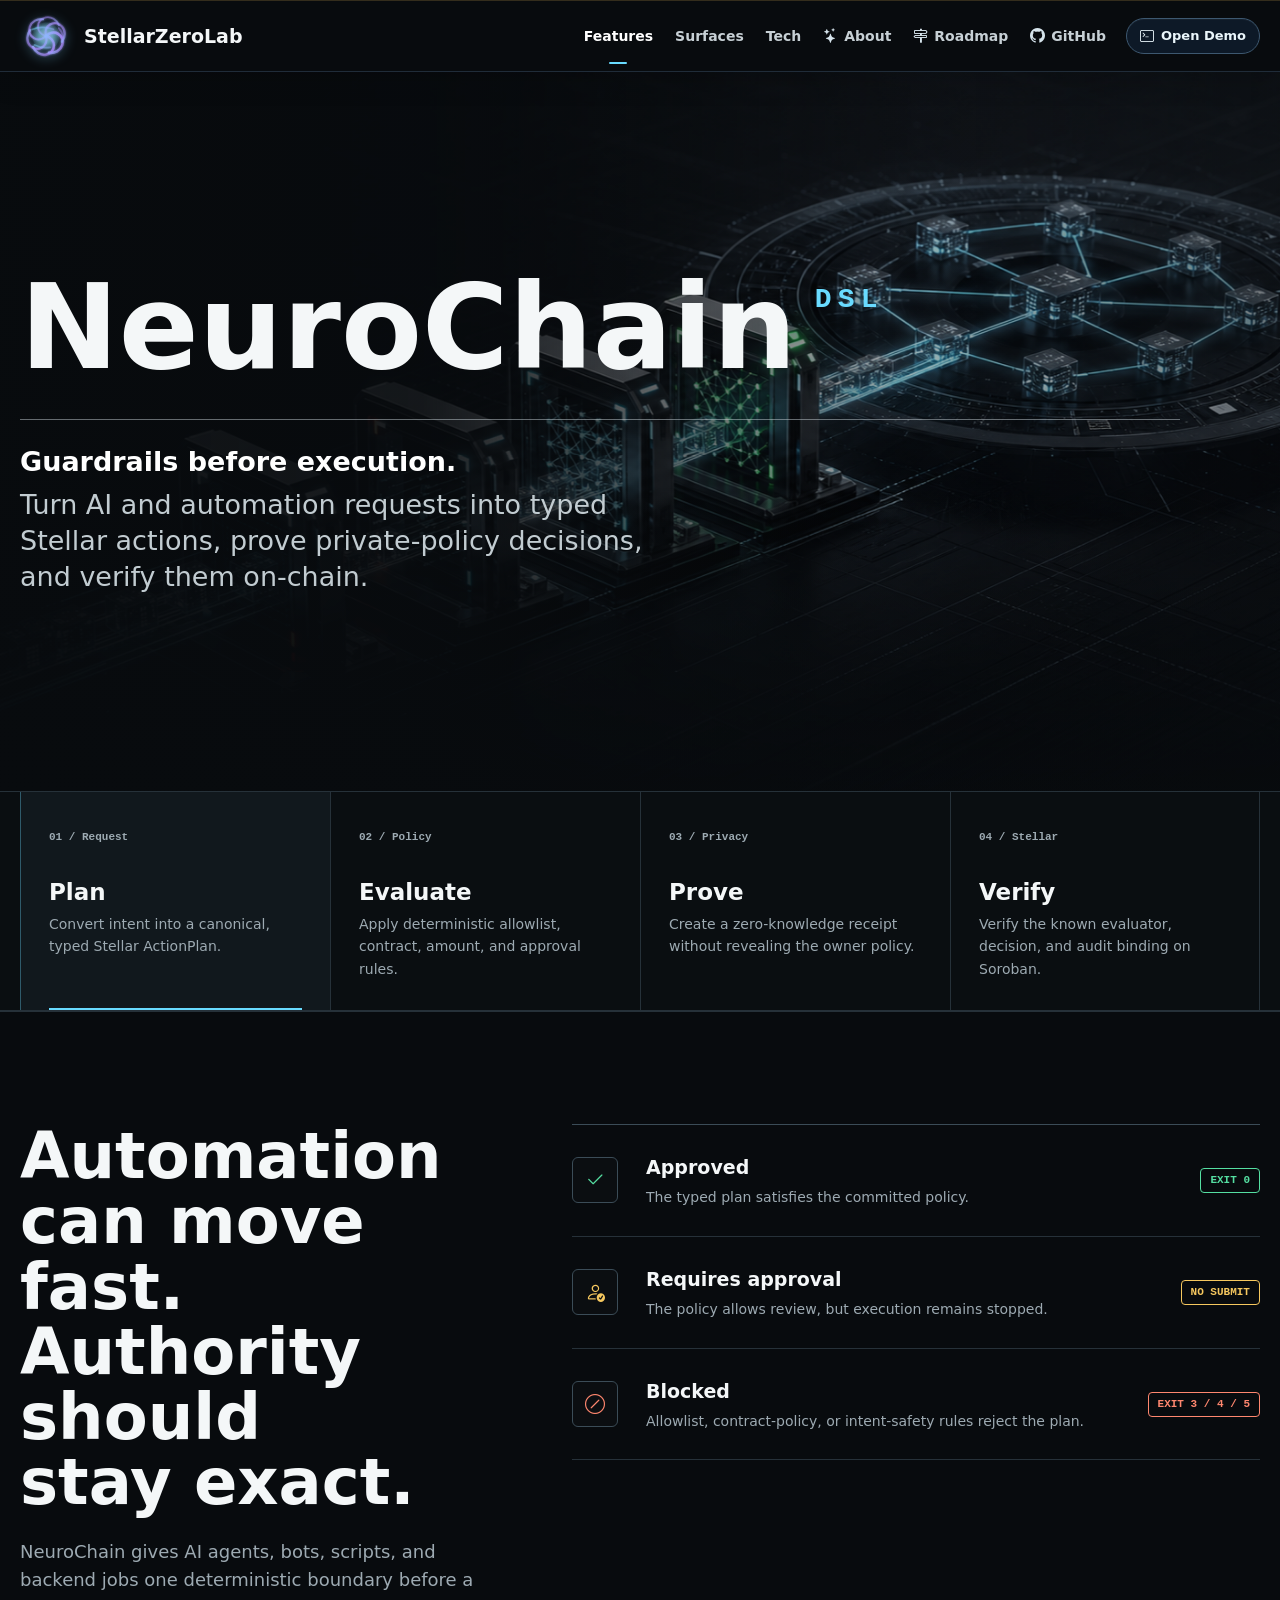
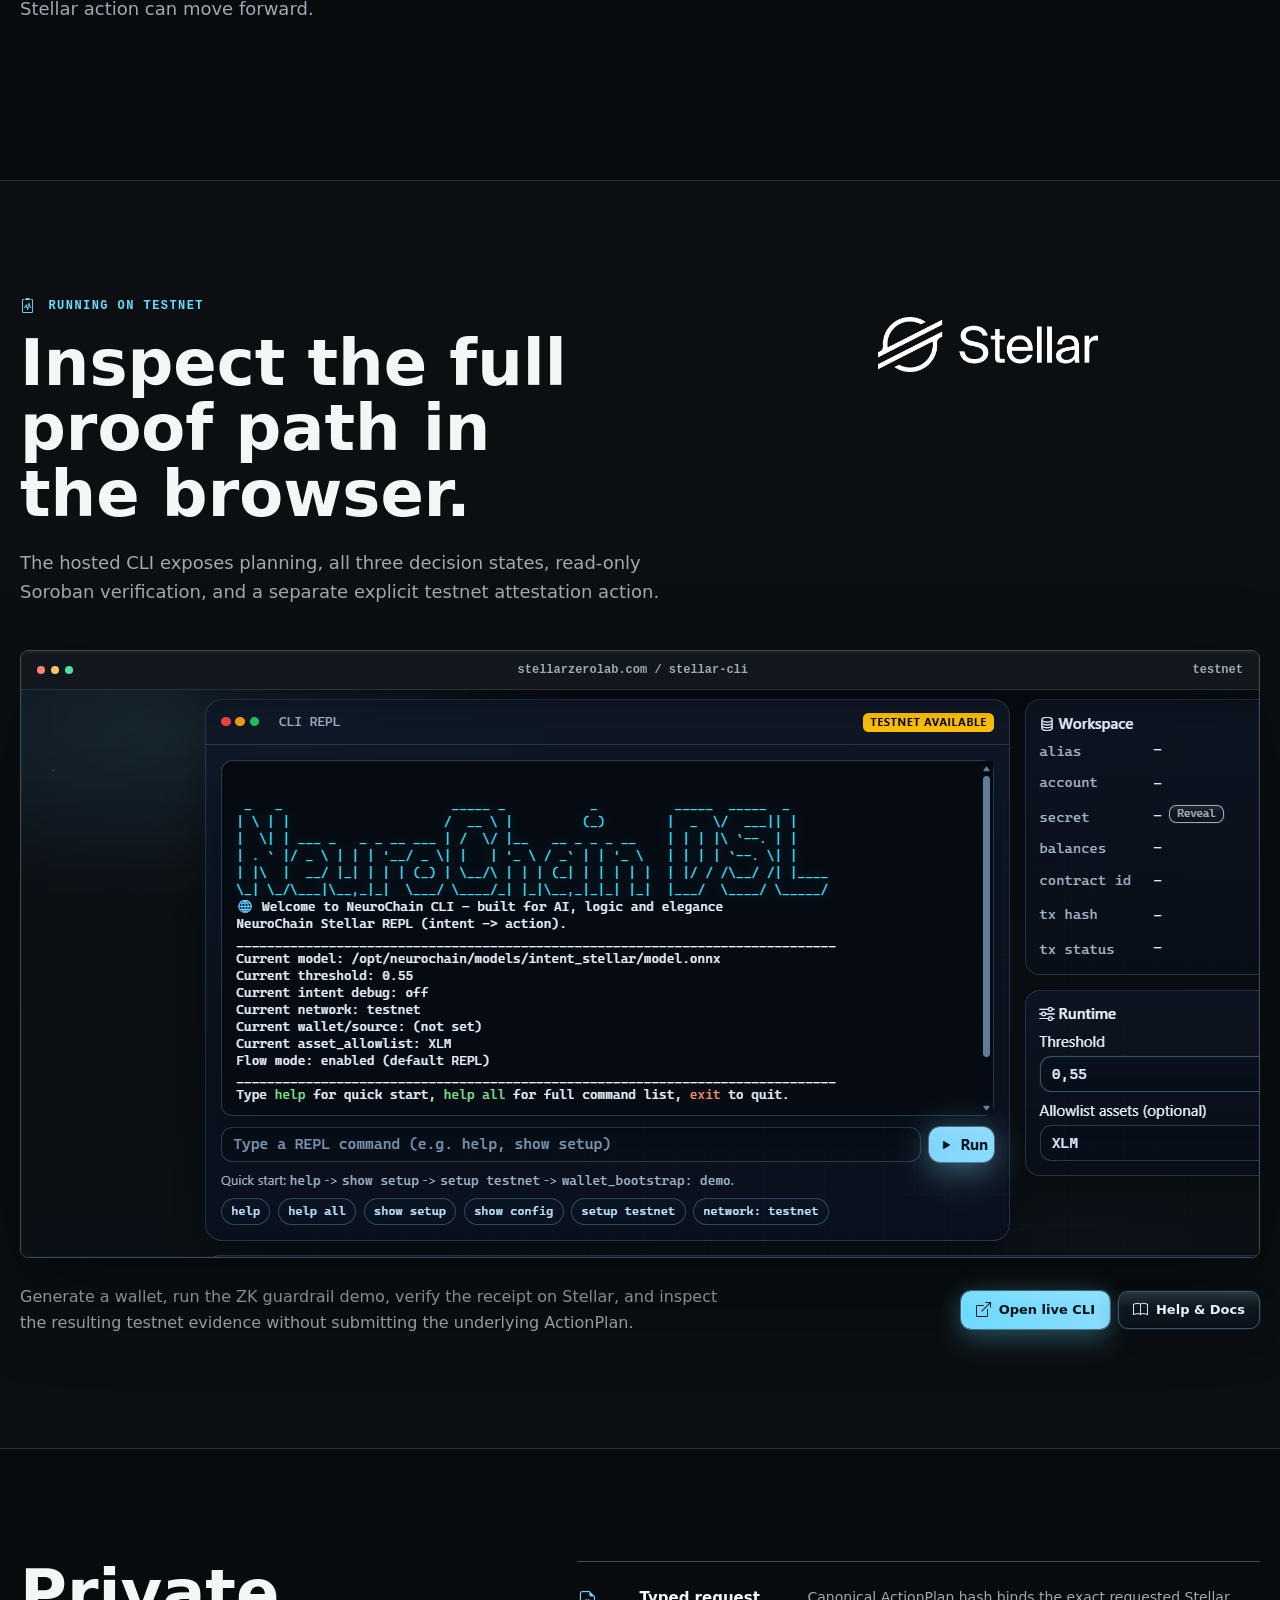
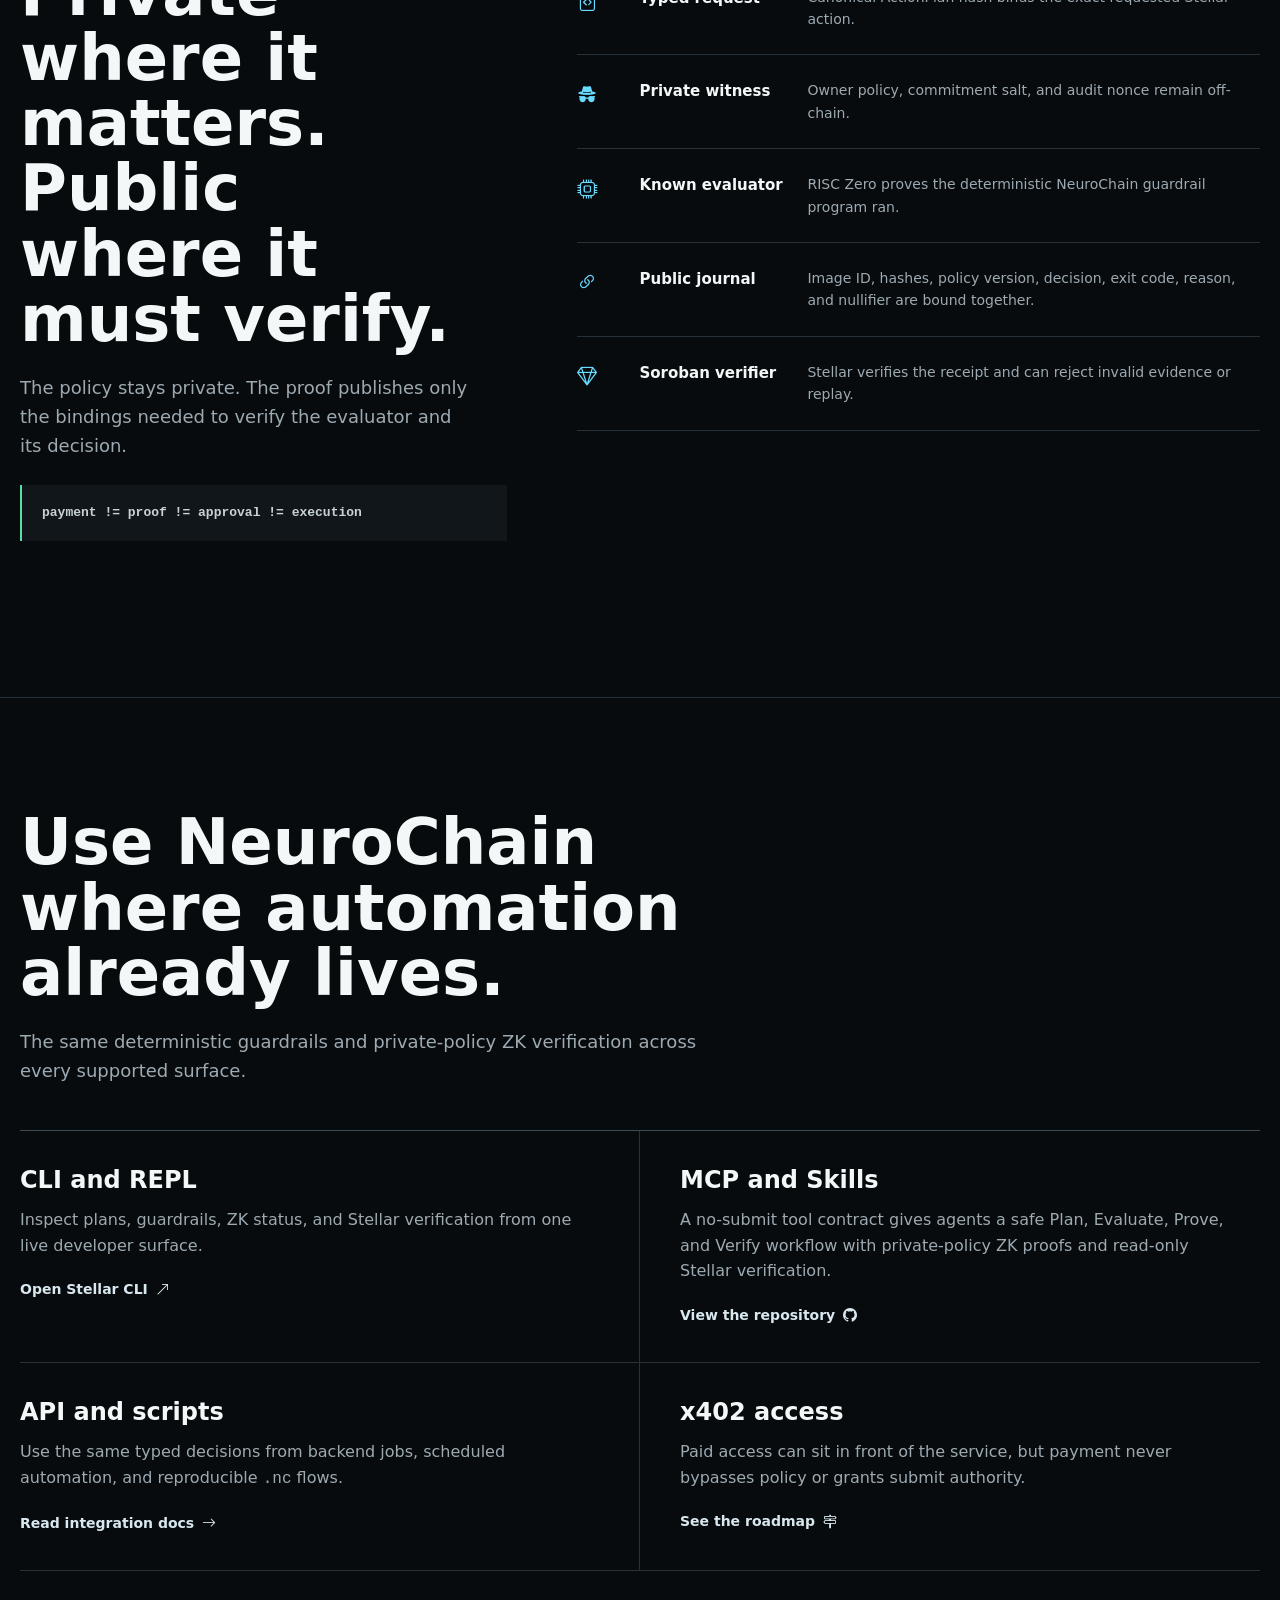
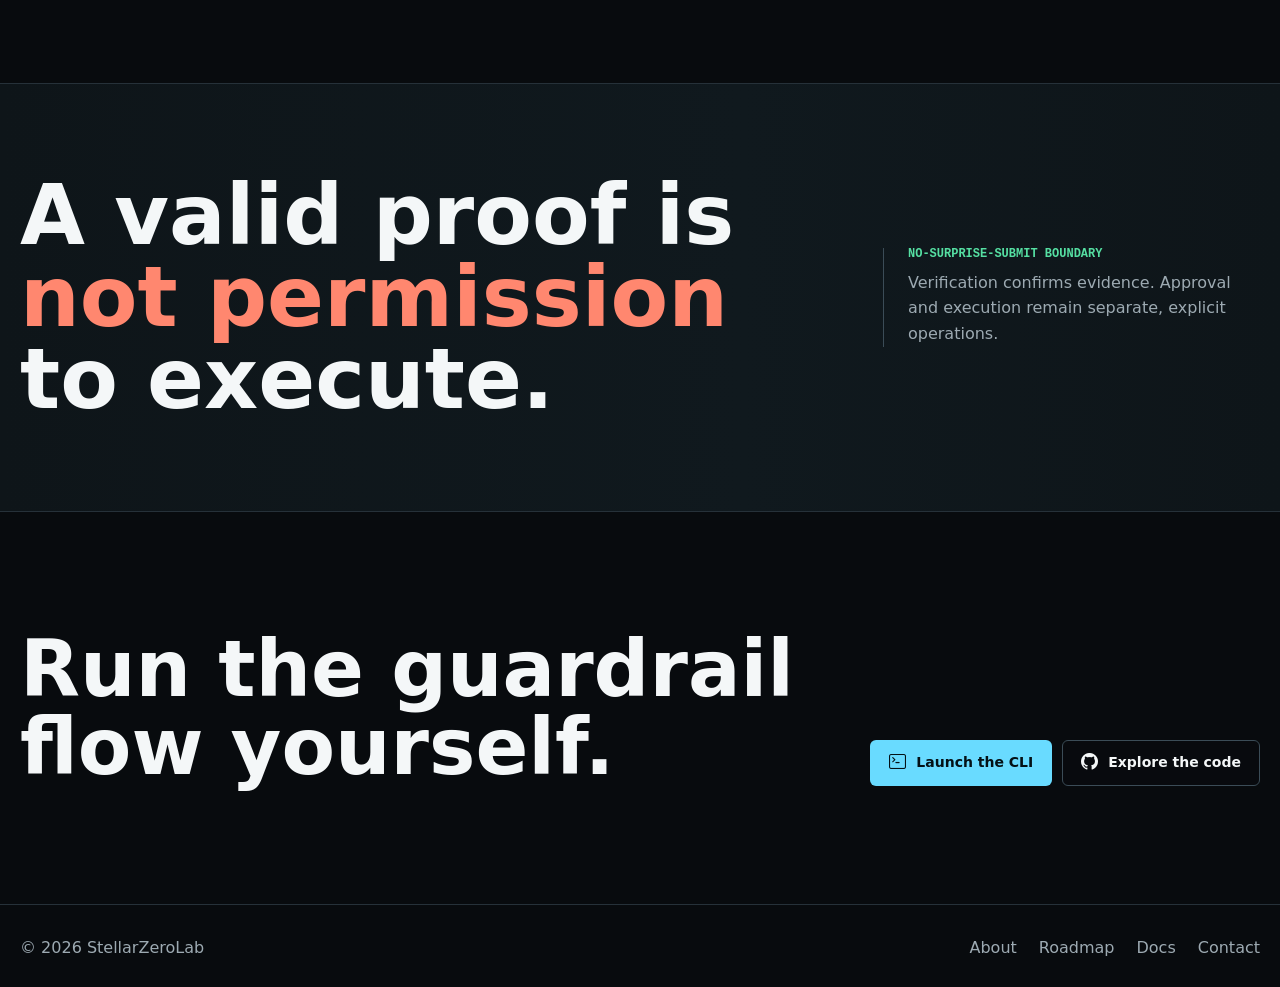
==== commit 77302cb8: "feat(site): launch redesigned public pages" ====
--- a/stellarzerolab.com/index.html
+++ b/stellarzerolab.com/index.html
@@ -1,1462 +1,1116 @@
-<!DOCTYPE html>
+<!doctype html>
 <html lang="en">
 <head>
-  <meta charset="utf-8" />
-  <meta name="viewport" content="width=device-width, initial-scale=1, viewport-fit=cover" />
-  <title>StellarZeroLab · NeuroChain DSL</title>
-  <meta name="description" content="StellarZeroLab — NeuroChain: a lightweight, fast, developer-friendly AI DSL and WebUI." />
-
-  <!-- Canonical (a clear base URL for search engines) -->
+  <meta charset="utf-8">
+  <meta name="viewport" content="width=device-width, initial-scale=1, viewport-fit=cover">
+  <title>NeuroChain DSL | Deterministic Guardrails for Stellar</title>
+  <meta name="description" content="NeuroChain turns AI and automation requests into typed Stellar ActionPlans, evaluates private policies, proves decisions with zero knowledge, and verifies them on Stellar without automatic execution.">
   <link rel="canonical" href="https://stellarzerolab.com/">
-
-  <!-- Favicons & PWA -->
-  <link rel="icon" href="/favicon.ico" sizes="any">
-  <link rel="icon" type="image/svg+xml" href="/favicon.svg">
-
-  <!-- PNG favicons -->
-  <link rel="icon" type="image/png" sizes="16x16" href="/favicon-16.png">
-  <link rel="icon" type="image/png" sizes="32x32" href="/favicon-32.png">
-  <link rel="icon" type="image/png" sizes="180x180" href="/favicon-180.png">
-
-  <!-- Android / PWA icons -->
-  <link rel="icon" type="image/png" sizes="192x192" href="/android-chrome-192.png">
-  <link rel="icon" type="image/png" sizes="512x512" href="/android-chrome-512.png">
-
-  <!-- iOS PWA -->
-  <link rel="apple-touch-icon" sizes="180x180" href="/favicon-180.png">
-  <meta name="apple-mobile-web-app-capable" content="yes">
-  <meta name="apple-mobile-web-app-title" content="StellarZeroLab">
-	  <meta name="apple-mobile-web-app-status-bar-style" content="black-translucent">
-	
-	  <!-- Safari pinned tab -->
-	  <link rel="mask-icon" href="/safari-pinned-tab.svg" color="#0b0f14">
-
-  <!-- Windows / Edge -->
-  <meta name="msapplication-TileColor" content="#0b0f14">
-
-  <!-- Manifest -->
-  <link rel="manifest" href="/site.webmanifest">
-
-  <!-- Theme colors -->
-  <meta name="theme-color" content="#0b0f14" media="(prefers-color-scheme: dark)">
-  <meta name="theme-color" content="#ffffff" media="(prefers-color-scheme: light)">
-
-  <!-- Social preview (OG + Twitter) -->
-  <meta property="og:title" content="StellarZeroLab · NeuroChain DSL">
-	  <meta property="og:description" content="StellarZeroLab — NeuroChain: a lightweight, fast, developer-friendly AI DSL and WebUI.">
-	  <meta property="og:type" content="website">
-	  <meta property="og:url" content="https://stellarzerolab.com/">
-	  <!-- Social preview image (recommended ~1200×630) -->
-	  <meta property="og:image" content="https://stellarzerolab.com/og-cover.png">
-	  <meta name="twitter:card" content="summary_large_image">
-	  <meta name="twitter:title" content="StellarZeroLab · NeuroChain DSL">
-	  <meta name="twitter:description" content="A lightweight and fast AI DSL — StellarZeroLab NeuroChain WebUI.">
-	  <meta name="twitter:image" content="https://stellarzerolab.com/og-cover.png">
-	
-	  <!-- Optional iOS splash screens -->
-	  <link rel="apple-touch-startup-image" href="/apple-splash-640x1136.png" media="(device-width: 320px) and (device-height: 568px) and (-webkit-device-pixel-ratio: 2) and (orientation: portrait)">
-	  <link rel="apple-touch-startup-image" href="/apple-splash-750x1334.png" media="(device-width: 375px) and (device-height: 667px) and (-webkit-device-pixel-ratio: 2) and (orientation: portrait)">
-	  <link rel="apple-touch-startup-image" href="/apple-splash-1125x2436.png" media="(device-width: 375px) and (device-height: 812px) and (-webkit-device-pixel-ratio: 3) and (orientation: portrait)">
-	  <link rel="apple-touch-startup-image" href="/apple-splash-1242x2688.png" media="(device-width: 414px) and (device-height: 896px) and (-webkit-device-pixel-ratio: 3) and (orientation: portrait)">
-	  <link rel="apple-touch-startup-image" href="/apple-splash-1290x2796.png" media="(device-width: 430px) and (device-height: 932px) and (-webkit-device-pixel-ratio: 3) and (orientation: portrait)">
-	  <link rel="apple-touch-startup-image" href="/apple-splash-1536x2048.png" media="(min-device-width: 768px) and (max-device-width: 834px) and (orientation: portrait)">
-	  <link rel="apple-touch-startup-image" href="/apple-splash-1668x2224.png" media="(device-width: 834px) and (device-height: 1112px) and (orientation: portrait)">
-	  <link rel="apple-touch-startup-image" href="/apple-splash-2048x2732.png" media="(device-width: 1024px) and (device-height: 1366px) and (orientation: portrait)">
-
-  <!-- CSS / UI libraries -->
-  <link href="https://cdn.jsdelivr.net/npm/bootstrap@5.3.3/dist/css/bootstrap.min.css" rel="stylesheet" crossorigin="anonymous">
-  <link href="https://cdn.jsdelivr.net/npm/bootstrap-icons@1.11.3/font/bootstrap-icons.css" rel="stylesheet">
+  <meta name="theme-color" content="#080b0e">
+
+  <link rel="icon" href="favicon.ico" sizes="any">
+  <link rel="icon" type="image/svg+xml" href="favicon.svg">
+  <link rel="apple-touch-icon" sizes="180x180" href="favicon-180.png">
+  <link rel="manifest" href="site.webmanifest">
+  <link rel="preload" as="image" href="hero-guardrail-system.png">
+
+  <meta property="og:title" content="NeuroChain DSL | Deterministic Guardrails for Stellar">
+  <meta property="og:description" content="Plan, evaluate, prove, and verify AI and automation actions before execution.">
+  <meta property="og:type" content="website">
+  <meta property="og:url" content="https://stellarzerolab.com/">
+  <meta property="og:image" content="https://stellarzerolab.com/og-cover.png">
+  <meta name="twitter:card" content="summary_large_image">
+
+  <link rel="stylesheet" href="vendor/bootstrap-icons/1.11.3/font/bootstrap-icons.css">
 
   <style>
-    :root{
-      --bg:#070b12;
-      --surface:#0c121c;
-      --surface-2:#0f1726;
-      --ink:#eaf2ff;
-      --muted:#9fb3c8;
-      --primary:#7dd3fc;
-      --accent:#a78bfa;
-      --success:#22c55e;
-      --radius:20px;
-      --ease:cubic-bezier(.22,.61,.36,1);
-    }
-    html,body{
-      background:
-        radial-gradient(120% 80% at 0% 0%, rgba(15,23,42,.75), transparent 55%),
-        radial-gradient(120% 80% at 100% 0%, rgba(30,58,138,.18), transparent 55%),
-        var(--bg);
-      color:var(--ink);
-      overflow-x:hidden;
-    }
-    .glass{background:rgba(255,255,255,.05);backdrop-filter:blur(8px);border:1px solid rgba(255,255,255,.08);border-radius:var(--radius)}
-    .soft{box-shadow:0 20px 50px rgba(0,0,0,.45)}
-    .btn{
-      position:relative;
-      overflow:hidden;
-      isolation:isolate;
-      border-radius:12px;
-      box-shadow:
-        0 0 0 1px rgba(255,255,255,.08),
-        0 10px 24px rgba(7,14,25,.36);
-      transition:
-        transform .18s var(--ease),
-        box-shadow .22s ease,
-        filter .22s ease,
-        background .22s ease,
-        border-color .22s ease,
-        color .22s ease;
-    }
-    .btn::before{
-      content:"";
-      position:absolute;
-      inset:0;
-      pointer-events:none;
-      background:linear-gradient(180deg,rgba(255,255,255,.2),rgba(255,255,255,0) 45%);
-      opacity:.55;
-      z-index:0;
-    }
-    .btn::after{
-      content:"";
-      position:absolute;
-      inset:-30% -10%;
-      pointer-events:none;
-      background:linear-gradient(120deg,transparent 20%,rgba(255,255,255,.24) 50%,transparent 80%);
-      transform:translateX(-130%);
-      transition:transform .65s var(--ease);
-      z-index:0;
-    }
-    .btn > *{position:relative;z-index:1}
-    .btn:hover{
-      transform:translateY(-1px);
-      box-shadow:
-        0 0 0 1px rgba(185,231,255,.28),
-        0 14px 30px rgba(8,18,31,.44),
-        0 0 26px rgba(125,211,252,.24);
-    }
-    .btn:hover::after{transform:translateX(130%)}
-    .btn:active{transform:translateY(0)}
-
-    .btn-primary{
-      background:linear-gradient(135deg,var(--primary),#8bdcff);
-      border:0;
-      color:#04121e;
-      box-shadow:
-        0 0 0 1px rgba(198,238,255,.34),
-        0 14px 34px rgba(125,211,252,.28),
-        0 0 28px rgba(125,211,252,.24);
-    }
-    .btn-primary:hover{
-      filter:brightness(1.06);
-      box-shadow:
-        0 0 0 1px rgba(213,242,255,.45),
-        0 16px 38px rgba(125,211,252,.34),
-        0 0 34px rgba(125,211,252,.34);
-    }
-    .btn-outline-light{
-      border-color:#3a5e84;
-      color:#dff0ff;
-      background:linear-gradient(180deg,rgba(15,28,47,.82),rgba(11,22,37,.78));
-    }
-    .btn-outline-light:hover{
-      border-color:#79b3df;
-      color:#f1f8ff;
-      background:linear-gradient(180deg,rgba(22,40,66,.9),rgba(15,30,49,.88));
-    }
-    .nav-demo-menu{
-      min-width:14.5rem;
-      padding:.42rem;
-      border-radius:16px;
-      border:1px solid rgba(125,211,252,.18);
-      background:linear-gradient(180deg,rgba(14,23,40,.96),rgba(10,17,30,.94));
-      box-shadow:0 18px 34px rgba(0,0,0,.4);
-      backdrop-filter:blur(12px);
-    }
-    .nav-demo-menu .dropdown-item{
-      display:flex;
-      align-items:center;
-      gap:.55rem;
-      border-radius:10px;
-      color:#dff0ff;
-      padding:.58rem .7rem;
-    }
-    .nav-demo-menu .dropdown-item:hover,
-    .nav-demo-menu .dropdown-item:focus{
-      color:#ffffff;
-      background:linear-gradient(180deg,rgba(22,40,66,.9),rgba(15,30,49,.88));
-    }
-    .lead{color:var(--muted)}
-    .brand{letter-spacing:.3px}
-    .badge-dot{display:inline-flex;align-items:center;gap:.5ch}
-    .badge-dot::before{content:"";width:.55rem;height:.55rem;border-radius:50%;background:currentColor}
-    .brand-logo{width:56px;height:56px;margin-right:.5rem;display:inline-block;filter:drop-shadow(0 2px 6px rgba(125,211,252,.45));}
-    .navbar{background:linear-gradient(180deg,rgba(11,18,30,.9),rgba(11,18,30,.68))}
-    .page-progress{
-      position:fixed;
-      top:0;
-      left:0;
-      width:100%;
-      height:3px;
-      z-index:1200;
-      pointer-events:none;
-    }
-    .page-progress i{
-      display:block;
-      height:100%;
-      width:0;
-      background:linear-gradient(90deg,#22d3ee,#7dd3fc,#a78bfa);
-      box-shadow:0 0 18px rgba(125,211,252,.55);
-      transition:width .08s linear;
-    }
-    .nav-link{color:#c4d7ea}
-    .nav-link:hover{color:#ffffff}
-    .nav-link{position:relative}
-    .interactive-nav{
-      position:relative;
-      overflow:visible;
-      isolation:isolate;
-    }
-    .interactive-nav::after{
-      content:"";
-      position:absolute;
-      inset:0;
-      pointer-events:none;
-      opacity:0;
-      transition:opacity .24s ease;
-      border-radius:inherit;
-      background:radial-gradient(
-        340px circle at var(--mx, 50%) var(--my, 50%),
-        rgba(125,211,252,.14),
-        rgba(167,139,250,.1) 32%,
-        transparent 70%
-      );
-      z-index:0;
-    }
-    .interactive-nav > .container{
-      position:relative;
-      z-index:1;
-    }
-    @media (hover:hover) and (pointer:fine){
-      .interactive-nav:hover::after{opacity:1}
-    }
-    .nav-link.is-active{
-      color:#ffffff;
-      text-shadow:0 0 14px rgba(125,211,252,.45);
-    }
-    .nav-link.is-active::after{
-      content:"";
-      position:absolute;
-      left:.5rem;
-      right:.5rem;
-      bottom:.2rem;
-      height:2px;
-      border-radius:999px;
-      background:linear-gradient(90deg,rgba(34,211,238,.9),rgba(125,211,252,.95));
-      box-shadow:0 0 10px rgba(125,211,252,.5);
-    }
-    @media (max-width:576px){.brand-logo{width:40px;height:40px}}
-    .hero{position:relative;overflow:hidden}
-    .hero::before{
-      content:"";
-      position:absolute;inset:0;
-      background:
-        linear-gradient(to right, rgba(255,255,255,.06) 1px, transparent 1px),
-        linear-gradient(to bottom, rgba(255,255,255,.06) 1px, transparent 1px);
-      background-size:36px 36px;
-      mask-image:radial-gradient(circle at 50% 40%, black 25%, transparent 80%);
-      opacity:.22;
-      animation:grid-drift 22s linear infinite;
-      pointer-events:none
-    }
-    .nebula{position:absolute;inset:-20%;background:
-      radial-gradient(40% 30% at 20% 30%, rgba(124,58,237,.25), transparent 70%),
-      radial-gradient(35% 25% at 80% 20%, rgba(14,165,233,.25), transparent 70%),
-      radial-gradient(45% 35% at 60% 80%, rgba(59,130,246,.18), transparent 75%);
-      filter:blur(50px);opacity:.9}
-    .stars{position:absolute;inset:0}
-    .stars::before,.stars::after{content:"";position:absolute;inset:0;background:
-      radial-gradient(1px 1px at 10% 20%, #bfe4ff 70%, transparent),
-      radial-gradient(1px 1px at 30% 40%, #e6e1ff 70%, transparent),
-      radial-gradient(1px 1px at 70% 30%, #c7f3ff 70%, transparent),
-      radial-gradient(1px 1px at 85% 65%, #ffffff 70%, transparent),
-      radial-gradient(1px 1px at 55% 75%, #cde6ff 70%, transparent);
-      opacity:.8;animation:twinkle 5s infinite ease-in-out alternate}
-    .stars::after{filter:blur(.5px);opacity:.6;animation-duration:7s}
-    @keyframes twinkle{from{opacity:.4} to{opacity:.95}}
-    @keyframes grid-drift{from{transform:translate3d(0,0,0)}to{transform:translate3d(-36px,-36px,0)}}
-    .feature{transition:.2s transform ease,.2s box-shadow ease}
-    .feature:hover{transform:translateY(-6px);box-shadow:0 14px 40px rgba(0,0,0,.35);border-color:rgba(125,211,252,.28)}
-    pre.code{background:#0a1220;border:1px solid #16233a;border-radius:16px;color:#cfe3ff;max-width:100%;overflow:auto}
-    #tech pre.code{
-      white-space:pre-wrap;
-      overflow-wrap:anywhere;
-      word-break:break-word;
-      overflow-x:hidden;
-      scrollbar-width:thin;
-      scrollbar-color:rgba(125,211,252,.45) rgba(9,18,34,.72);
-    }
-    #tech pre.code::-webkit-scrollbar{
-      width:8px;
-      height:8px;
-    }
-    #tech pre.code::-webkit-scrollbar-track{
-      background:rgba(9,18,34,.72);
-      border-radius:999px;
-    }
-    #tech pre.code::-webkit-scrollbar-thumb{
-      background:linear-gradient(180deg,rgba(125,211,252,.78),rgba(92,169,220,.74));
-      border-radius:999px;
-      border:1px solid rgba(157,216,255,.35);
-    }
-    .code-card{
-      position:relative;
-      background:linear-gradient(180deg,rgba(14,23,40,.84),rgba(10,17,30,.8));
-      border:1px solid rgba(125,211,252,.19);
-      overflow:hidden;
-    }
-    .code-card::before{
-      content:"";
-      position:absolute;inset:-1px;
-      background:linear-gradient(135deg,rgba(125,211,252,.22),rgba(167,139,250,.18),transparent 40%);
-      pointer-events:none;
-      mix-blend-mode:screen;
-    }
-    .code-card-head{
-      display:flex;align-items:center;justify-content:space-between;
-      margin:-.3rem -.3rem .8rem;
-      padding:.55rem .74rem;
-      border-bottom:1px solid rgba(125,211,252,.15);
-      background:rgba(8,14,26,.65);
-    }
-    .code-dots{display:flex;gap:.33rem}
-    .code-dots i{width:.5rem;height:.5rem;border-radius:50%;display:block}
-    .code-dots i:nth-child(1){background:#fb7185}
-    .code-dots i:nth-child(2){background:#facc15}
-    .code-dots i:nth-child(3){background:#4ade80}
-    .code-label{
-      font-size:.75rem;
-      color:#b7cadf;
-      letter-spacing:.05em;
-      text-transform:uppercase;
-    }
-    .hero pre.code{
-      position:relative;overflow:hidden;
-      box-shadow:inset 0 0 0 1px rgba(125,211,252,.14),0 24px 44px rgba(0,0,0,.42);
-      margin-bottom:.85rem !important;
-    }
-    .hero pre.code::after{
-      content:"";position:absolute;inset:-120% -60% auto;
-      height:280%;
-      transform:rotate(12deg);
-      background:linear-gradient(to right,transparent,rgba(255,255,255,.11),transparent);
-      animation:shimmer 4.8s linear infinite
-    }
-    @keyframes shimmer{from{left:-140%}to{left:140%}}
-    main a:not(.btn), main a:visited:not(.btn),
-    .footer a:not(.btn), .footer a:visited:not(.btn){
-      color:#9dd8ff;
-      text-decoration-color:rgba(157,216,255,.55);
-      transition:color .18s var(--ease), text-decoration-color .18s var(--ease), text-shadow .18s var(--ease);
-    }
-    main a:not(.btn):hover, main a:not(.btn):focus-visible,
-    .footer a:not(.btn):hover, .footer a:not(.btn):focus-visible{
-      color:#e6f6ff;
-      text-decoration-color:rgba(230,246,255,.95);
-      text-shadow:0 0 10px rgba(125,211,252,.35);
-    }
-    .promo-link{display:block;position:relative;overflow:hidden;border-radius:16px;border:1px solid #16233a;background:linear-gradient(180deg,#0a1220,#0b1324);aspect-ratio:16/9;}
-    .promo-link img{width:100%;height:100%;object-fit:cover;display:block;transition:transform .35s ease, opacity .25s ease;}
-    .promo-link:hover img{transform:scale(1.04)}
-    .promo-link::after{
-      content:"";
-      position:absolute;
-      inset:0;
-      pointer-events:none;
-      opacity:0;
-      transition:opacity .24s ease;
-      background:radial-gradient(
-        300px circle at var(--mx, 50%) var(--my, 50%),
-        rgba(125,211,252,.16),
-        rgba(167,139,250,.1) 34%,
-        transparent 70%
-      );
-      z-index:2;
-    }
-    @media (hover:hover) and (pointer:fine){
-      .promo-link:hover::after{opacity:1}
-    }
-    .promo-fallback{position:absolute;inset:0;display:flex;align-items:center;justify-content:center;color:#9fb3c8;text-align:center;padding:1rem;}
-    .feature-grid{margin-top:.35rem}
-    .feature-card{
-      background:linear-gradient(180deg,rgba(14,22,37,.84),rgba(11,18,30,.78));
-      border:1px solid rgba(125,211,252,.15);
-      position:relative;
-      overflow:hidden;
-    }
-    .feature-card::before{
-      content:"";
-      position:absolute;left:-1px;right:-1px;top:-1px;height:2px;
-      background:linear-gradient(90deg,rgba(125,211,252,.08),rgba(125,211,252,.55),rgba(167,139,250,.42),rgba(125,211,252,.08));
-      opacity:.74;
-    }
-    .demo-card{
-      background:linear-gradient(180deg,rgba(14,23,39,.86),rgba(11,18,30,.8));
-      border:1px solid rgba(125,211,252,.17);
-      position:relative;
-      overflow:hidden;
-    }
-    .demo-card::before{
-      content:"";
-      position:absolute;inset:0;
-      background:radial-gradient(65% 55% at -10% 0%, rgba(56,189,248,.14), transparent 66%);
-      pointer-events:none;
-    }
-    .demo-badge{
-      display:inline-flex;align-items:center;
-      padding:.2rem .55rem;
-      border-radius:999px;
-      border:1px solid rgba(125,211,252,.24);
-      color:#d4e8fc;
-      font-size:.68rem;
-      text-transform:uppercase;
-      letter-spacing:.08em;
-      background:rgba(11,24,40,.6);
-    }
-    .demo-list{margin:.95rem 0 0;padding:0;list-style:none}
-    .demo-preview-wrap{
-      display:flex;flex-direction:column;gap:.7rem;
-    }
-    .setup-link-icon{
-      display:inline-flex;
-      align-items:center;
-      justify-content:center;
-      width:1.72rem;
-      height:1.72rem;
-      margin-left:.36rem;
-      border-radius:999px;
-      border:1px solid rgba(125,211,252,.34);
-      background:linear-gradient(180deg,rgba(18,34,56,.9),rgba(12,22,37,.86));
-      color:#e8f6ff !important;
-      text-decoration:none !important;
-      box-shadow:0 0 0 1px rgba(255,255,255,.05),0 8px 18px rgba(6,13,24,.35);
-      transition:transform .16s var(--ease),border-color .2s ease,box-shadow .2s ease,filter .2s ease;
-      vertical-align:middle;
-    }
-    .setup-link-icon:hover,
-    .setup-link-icon:focus-visible{
-      transform:translateY(-1px);
-      border-color:rgba(167,225,255,.65);
-      box-shadow:0 0 0 1px rgba(185,231,255,.3),0 0 14px rgba(125,211,252,.3),0 10px 22px rgba(6,13,24,.42);
-      filter:brightness(1.08);
-      color:#ffffff !important;
-    }
-    .setup-link-icon i{font-size:.95rem;line-height:1}
-    .arch-intro{
-      color:#a9bed3;
-      line-height:1.62;
-      margin:.35rem 0 1rem;
-      max-width:58ch;
-    }
-    .arch-shell{
-      position:relative;
-      overflow:hidden;
-      display:grid;
-      gap:.88rem;
-      margin-top:1rem;
-      padding:1rem;
-      border-radius:22px;
-      border:1px solid rgba(125,211,252,.12);
-      background:
-        radial-gradient(120% 120% at 100% 0%, rgba(34,211,238,.08), transparent 46%),
-        linear-gradient(180deg,rgba(7,18,34,.78),rgba(5,12,24,.82));
-      box-shadow:inset 0 1px 0 rgba(255,255,255,.04);
-    }
-    .arch-shell::before{
-      content:"";
-      position:absolute;
-      inset:0;
-      pointer-events:none;
-      background:
-        linear-gradient(to right, rgba(255,255,255,.035) 1px, transparent 1px),
-        linear-gradient(to bottom, rgba(255,255,255,.03) 1px, transparent 1px);
-      background-size:28px 28px;
-      mask-image:linear-gradient(180deg,rgba(0,0,0,.6),transparent 92%);
-      opacity:.38;
-    }
-    .arch-layer{
-      position:relative;
-      padding:1rem 1rem 1.05rem;
-      border-radius:18px;
-      border:1px solid rgba(125,211,252,.18);
-      background:
-        radial-gradient(120% 120% at 100% 0%, rgba(34,211,238,.09), transparent 44%),
-        linear-gradient(180deg,rgba(8,24,42,.84),rgba(6,16,31,.86));
-      box-shadow:
-        inset 0 1px 0 rgba(255,255,255,.04),
-        0 12px 26px rgba(0,0,0,.16);
-      transition:
-        transform .18s var(--ease),
-        border-color .22s ease,
-        box-shadow .22s ease,
-        filter .22s ease;
-    }
-    .arch-layer:hover{
-      transform:translateY(-1px);
-      border-color:rgba(167,225,255,.34);
-      box-shadow:
-        inset 0 1px 0 rgba(255,255,255,.05),
-        0 16px 30px rgba(0,0,0,.22),
-        0 0 24px rgba(125,211,252,.14);
-      filter:brightness(1.02);
-    }
-    .arch-layer::before{
-      content:"";
-      position:absolute;
-      top:0;
-      left:0;
-      right:0;
-      height:1px;
-      pointer-events:none;
-      background:linear-gradient(90deg,transparent,rgba(167,225,255,.3),transparent);
-    }
-    .arch-layer::after{
-      content:"";
-      position:absolute;
-      left:1.1rem;
-      right:1.1rem;
-      bottom:-.48rem;
-      height:1px;
-      pointer-events:none;
-      background:linear-gradient(90deg,rgba(125,211,252,.1),rgba(167,139,250,.24),rgba(125,211,252,.1));
-    }
-    .arch-layer-top{
-      display:flex;
-      align-items:center;
-      justify-content:space-between;
-      gap:.8rem;
-      margin-bottom:.55rem;
-    }
-    .arch-kicker{
-      font-size:.74rem;
-      letter-spacing:.14em;
-      text-transform:uppercase;
-      color:#8ccfff;
-      font-weight:700;
-    }
-    .arch-mini{
-      padding:.25rem .55rem;
-      border-radius:999px;
-      border:1px solid rgba(125,211,252,.18);
-      background:rgba(11,24,40,.7);
-      color:#d9efff;
-      font-size:.74rem;
-      line-height:1;
-      white-space:nowrap;
-    }
-    .arch-layer h5{
-      margin:0 0 .42rem;
-      font-size:1.12rem;
-      color:#f2f8ff;
-    }
-    .arch-flow,
-    .arch-copy{
-      margin:0;
-      color:#b7ccde;
-      line-height:1.65;
-    }
-    .arch-flow strong,
-    .arch-copy strong{
-      color:#f4fbff;
-      font-weight:700;
-    }
-    .arch-pills{
-      display:flex;
-      flex-wrap:wrap;
-      gap:.5rem;
-      margin-top:.75rem;
-    }
-    .arch-pill{
-      display:inline-flex;
-      align-items:center;
-      padding:.38rem .66rem;
-      border-radius:999px;
-      border:1px solid rgba(125,211,252,.18);
-      background:linear-gradient(180deg,rgba(12,32,53,.82),rgba(8,21,37,.8));
-      color:#d5e6f5;
-      font-size:.86rem;
-      line-height:1;
-    }
-    .arch-routes{
-      display:grid;
-      gap:.62rem;
-      margin-top:.7rem;
-    }
-    .arch-route{
-      padding:.72rem .8rem;
-      border-radius:14px;
-      border:1px solid rgba(125,211,252,.18);
-      background:
-        radial-gradient(120% 120% at 100% 0%, rgba(34,211,238,.08), transparent 42%),
-        linear-gradient(180deg,rgba(8,22,39,.82),rgba(6,16,30,.84));
-    }
-    .arch-route code{
-      display:block;
-      color:#8fe6ff;
-      font-size:.94rem;
-      margin-bottom:.22rem;
-    }
-    .arch-route span{
-      display:block;
-      color:#abc0d4;
-      line-height:1.5;
-      font-size:.92rem;
-    }
-    .arch-note{
-      margin-top:.78rem;
-      padding:.68rem .8rem;
-      border-radius:14px;
-      background:
-        radial-gradient(120% 120% at 100% 0%, rgba(34,211,238,.08), transparent 44%),
-        linear-gradient(180deg,rgba(14,36,58,.88),rgba(9,24,41,.88));
-      border:1px solid rgba(125,211,252,.18);
-      color:#dcecff;
-      font-size:.92rem;
-      line-height:1.5;
-    }
-    .arch-engine .arch-mini{color:#d9f8ff}
-    .arch-runtime .arch-mini{color:#def7eb}
-    .arch-api .arch-mini{color:#e4ecff}
-    .arch-stellar .arch-mini{color:#ffe6bc}
-    #tech ol{
-      line-height:1.62;
-      padding-left:1.55rem;
-    }
-    #tech ol li{
-      margin:.52rem 0;
-    }
-    .guarantee-card{
-      border:1px solid rgba(125,211,252,.14);
-      background:
-        radial-gradient(120% 120% at 100% 0%, rgba(34,211,238,.07), transparent 44%),
-        linear-gradient(180deg,rgba(10,19,34,.84),rgba(7,14,26,.84));
-    }
-    .setup-card{
-      border:1px solid rgba(125,211,252,.16);
-      background:
-        radial-gradient(120% 120% at 100% 0%, rgba(34,211,238,.08), transparent 44%),
-        linear-gradient(180deg,rgba(10,21,37,.84),rgba(7,15,29,.84));
-    }
-    .arch-card{
-      border:1px solid rgba(125,211,252,.16);
-      background:
-        radial-gradient(120% 120% at 100% 0%, rgba(34,211,238,.1), transparent 44%),
-        linear-gradient(180deg,rgba(10,22,39,.84),rgba(7,15,30,.84));
-    }
-    .build-card{
-      border:1px solid rgba(125,211,252,.16);
-      background:
-        radial-gradient(120% 120% at 100% 0%, rgba(34,211,238,.09), transparent 44%),
-        linear-gradient(180deg,rgba(10,21,37,.84),rgba(7,15,29,.84));
-    }
-    .guarantee-intro{
-      color:#a9bed3;
-      line-height:1.62;
-      margin:.35rem 0 1rem;
-      max-width:54ch;
-    }
-    .guarantee-list{
-      display:grid;
-      gap:.78rem;
-      margin:0;
-      padding:0;
-      list-style:none;
-    }
-    .guarantee-item{
-      display:flex;
-      align-items:flex-start;
-      gap:.78rem;
-      padding:.88rem .92rem;
-      border-radius:16px;
-      border:1px solid rgba(125,211,252,.18);
-      background:
-        radial-gradient(120% 120% at 100% 0%, rgba(34,211,238,.08), transparent 42%),
-        linear-gradient(180deg,rgba(8,24,42,.82),rgba(6,16,30,.84));
-      box-shadow:inset 0 1px 0 rgba(255,255,255,.03);
-    }
-    .guarantee-icon{
-      flex:0 0 auto;
-      display:inline-flex;
-      align-items:center;
-      justify-content:center;
-      width:2rem;
-      height:2rem;
-      border-radius:999px;
-      border:1px solid rgba(125,211,252,.22);
-      background:linear-gradient(180deg,rgba(12,33,54,.86),rgba(8,21,37,.84));
-      color:#8fe6ff;
-      box-shadow:0 0 0 1px rgba(255,255,255,.03);
-    }
-    .guarantee-copy strong{
-      display:block;
-      color:#f1f8ff;
-      margin-bottom:.12rem;
-      font-size:.98rem;
-    }
-    .guarantee-copy span{
-      display:block;
-      color:#aec2d6;
-      line-height:1.56;
-      font-size:.93rem;
-    }
-    @media (min-width:992px){
-      .tech-side-stack{height:100%}
-      .guarantee-card{
-        display:flex;
-        flex-direction:column;
-        flex:1 1 auto;
+    @font-face {
+      font-family: "Space Grotesk";
+      src: url("vendor/space-grotesk/SpaceGrotesk-Variable.woff2") format("woff2");
+      font-style: normal;
+      font-weight: 300 700;
+      font-display: swap;
+    }
+
+    :root {
+      color-scheme: dark;
+      --bg: #080b0e;
+      --bg-soft: #0d1216;
+      --surface: #11171c;
+      --surface-strong: #151d23;
+      --line: #263139;
+      --line-bright: #3b4c57;
+      --text: #f4f7f8;
+      --muted: #9daab2;
+      --cyan: #69dbff;
+      --mint: #55dfa2;
+      --coral: #ff876f;
+      --amber: #f6c85f;
+      --max: 1240px;
+      --nav-h: 72px;
+      --radius: 8px;
+      --shadow: 0 28px 80px rgba(0, 0, 0, .35);
+      --ease: cubic-bezier(.2, .7, .2, 1);
+    }
+
+    * { box-sizing: border-box; }
+    html { scroll-behavior: smooth; scroll-padding-top: calc(var(--nav-h) + 18px); }
+    body {
+      margin: 0;
+      background: var(--bg);
+      color: var(--text);
+      font-family: Inter, ui-sans-serif, system-ui, -apple-system, BlinkMacSystemFont, "Segoe UI", sans-serif;
+      font-size: 16px;
+      line-height: 1.6;
+      letter-spacing: 0;
+      overflow-x: hidden;
+    }
+    body::before {
+      content: "";
+      position: fixed;
+      inset: 0;
+      pointer-events: none;
+      background-image: linear-gradient(rgba(255,255,255,.015) 1px, transparent 1px), linear-gradient(90deg, rgba(255,255,255,.015) 1px, transparent 1px);
+      background-size: 48px 48px;
+      mask-image: linear-gradient(to bottom, black, transparent 75%);
+      z-index: -1;
+    }
+
+    a { color: inherit; text-decoration: none; }
+    img { display: block; max-width: 100%; }
+    button, a { -webkit-tap-highlight-color: transparent; }
+    button { font: inherit; }
+    ::selection { background: rgba(105, 219, 255, .24); color: white; }
+
+    .skip-link {
+      position: fixed;
+      left: 16px;
+      top: -80px;
+      z-index: 1000;
+      padding: 10px 14px;
+      color: #051015;
+      background: var(--cyan);
+      border-radius: 4px;
+      font-weight: 700;
+    }
+    .skip-link:focus { top: 12px; }
+
+    .shell { width: min(calc(100% - 40px), var(--max)); margin-inline: auto; }
+    .eyebrow {
+      display: inline-flex;
+      align-items: center;
+      gap: 12px;
+      margin: 0 0 16px;
+      color: var(--cyan);
+      font: 700 12px/1.2 ui-monospace, SFMono-Regular, Consolas, monospace;
+      text-transform: uppercase;
+      letter-spacing: .12em;
+    }
+    .section-title {
+      max-width: 800px;
+      margin: 0;
+      font-size: 64px;
+      line-height: 1.02;
+      font-weight: 680;
+      letter-spacing: 0;
+      text-wrap: balance;
+    }
+    .section-copy { max-width: 680px; margin: 22px 0 0; color: var(--muted); font-size: 18px; text-wrap: pretty; }
+    .section-head { margin-bottom: 44px; }
+    .section { padding: 112px 0; border-top: 1px solid var(--line); }
+
+    .site-header {
+      position: fixed;
+      inset: 0 0 auto;
+      z-index: 100;
+      height: var(--nav-h);
+      border-top: 1px solid rgba(246, 200, 95, .18);
+      border-bottom: 1px solid #202c39;
+      background: var(--bg);
+      box-shadow: 0 8px 28px rgba(0, 0, 0, .16);
+      transition: background .25s ease, box-shadow .25s ease;
+    }
+    .nav {
+      position: relative;
+      height: 100%;
+      margin-top: 0;
+      padding: 0;
+      display: flex;
+      align-items: center;
+      justify-content: space-between;
+      gap: 20px;
+    }
+    .site-header.is-scrolled {
+      background: var(--bg);
+      box-shadow: 0 12px 34px rgba(0, 0, 0, .28);
+    }
+    .brand { display: inline-flex; align-items: center; gap: 12px; font-weight: 720; }
+    .brand-logo {
+      width: 52px;
+      height: 52px;
+      overflow: visible;
+      filter: drop-shadow(0 2px 6px rgba(125, 211, 252, .45));
+    }
+    .brand-spin {
+      transform-origin: 14px 14px;
+      animation: brand-spin 18s linear infinite;
+    }
+    .brand strong {
+      font-family: "Space Grotesk", Inter, ui-sans-serif, system-ui, sans-serif;
+      font-size: 19px;
+      font-weight: 650;
+      letter-spacing: 0;
+    }
+    .brand:focus-visible { outline: 2px solid rgba(105, 219, 255, .34); outline-offset: 3px; border-radius: 3px; }
+    @keyframes brand-spin { to { transform: rotate(360deg); } }
+    .nav-links { display: flex; align-items: center; align-self: stretch; gap: 22px; margin-left: auto; }
+    .nav-links a {
+      position: relative;
+      display: inline-flex;
+      align-items: center;
+      gap: 6px;
+      height: 100%;
+      color: #c7d0d5;
+      font-size: 14px;
+      font-weight: 600;
+      white-space: nowrap;
+      transition: color .18s ease;
+    }
+    .nav-links a i { color: #d6e4ec; font-size: 15px; }
+    .nav-links a::after {
+      content: "";
+      position: absolute;
+      left: 50%;
+      bottom: 7px;
+      width: 0;
+      height: 2px;
+      border-radius: 2px;
+      background: var(--cyan);
+      transform: translateX(-50%);
+      transition: width .2s var(--ease);
+    }
+    .nav-links a:hover, .nav-links a:focus-visible { color: white; }
+    .nav-links a:hover::after, .nav-links a:focus-visible::after { width: 18px; }
+    .nav-links a.is-current { color: white; }
+    .nav-links a.is-current::after { width: 18px; }
+    .nav-links a:focus-visible { outline: 2px solid rgba(105, 219, 255, .34); outline-offset: 4px; border-radius: 2px; }
+    .nav-mobile-demo { display: none !important; }
+    .nav-action { display: flex; align-items: center; gap: 10px; }
+    .nav-action .button {
+      min-height: 36px;
+      padding: 0 13px;
+      gap: 7px;
+      border-color: #3d5870;
+      border-radius: 999px;
+      color: #eaf6fb;
+      background: #0d1927;
+      font-size: 13px;
+      font-weight: 600;
+      box-shadow: 0 1px 0 rgba(255, 255, 255, .04) inset;
+    }
+    .nav-action .button:hover {
+      transform: translateY(-1px);
+      border-color: rgba(105, 219, 255, .68);
+      color: white;
+      background: #112537;
+      box-shadow: 0 1px 0 rgba(255, 255, 255, .06) inset;
+    }
+    .nav-cta-icon {
+      display: inline-flex;
+      align-items: center;
+      justify-content: center;
+    }
+    .nav-action .nav-cta-icon i { font-size: 14px; }
+    .menu-button {
+      display: none;
+      width: 44px;
+      height: 44px;
+      border: 1px solid var(--line-bright);
+      border-radius: 6px;
+      color: var(--text);
+      background: rgba(12, 17, 21, .8);
+      cursor: pointer;
+      transition: color .18s ease, border-color .18s ease, background .18s ease;
+    }
+    .menu-button:hover, .menu-button:focus-visible { color: var(--cyan); border-color: rgba(105, 219, 255, .55); background: #11191e; }
+    .menu-button:focus-visible { outline: 2px solid rgba(105, 219, 255, .32); outline-offset: 2px; }
+
+    .button {
+      display: inline-flex;
+      align-items: center;
+      justify-content: center;
+      gap: 10px;
+      min-height: 46px;
+      padding: 0 18px;
+      border: 1px solid transparent;
+      border-radius: 6px;
+      font-family: inherit;
+      font-weight: 700;
+      font-size: 14px;
+      transition: transform .18s var(--ease), background .18s ease, border-color .18s ease, color .18s ease;
+    }
+    .button:hover { transform: translateY(-2px); }
+    .button:focus-visible { outline: 2px solid rgba(105, 219, 255, .55); outline-offset: 3px; }
+    .button-primary { background: var(--cyan); color: #041116; }
+    .button-primary:hover { background: #95e7ff; }
+    .button-secondary { border-color: var(--line-bright); color: var(--text); background: rgba(8,11,14,.5); }
+    .button-secondary:hover { border-color: #6d818c; background: rgba(18,25,30,.86); }
+    .button i { font-size: 17px; }
+
+    .hero {
+      position: relative;
+      min-height: min(880px, 88svh);
+      display: flex;
+      align-items: center;
+      isolation: isolate;
+      overflow: hidden;
+      border-bottom: 1px solid var(--line);
+    }
+    .hero-media { position: absolute; inset: 0; z-index: -2; }
+    .hero-media img {
+      width: 100%;
+      height: 100%;
+      object-fit: cover;
+      object-position: 67% 54%;
+      transform: translate3d(0, var(--hero-shift, 0), 0) scale(1.025);
+      transform-origin: 65% 50%;
+      will-change: transform;
+    }
+    .hero-media::after {
+      content: "";
+      position: absolute;
+      inset: 0;
+      background: linear-gradient(90deg, rgba(8,11,14,.98) 0%, rgba(8,11,14,.92) 33%, rgba(8,11,14,.3) 72%, rgba(8,11,14,.52) 100%), linear-gradient(0deg, rgba(8,11,14,.88), transparent 38%);
+    }
+    .hero-content { padding: calc(var(--nav-h) + 54px) 0 44px; }
+    .hero-copy { max-width: 1180px; }
+    h1 {
+      position: relative;
+      margin: 0;
+      max-width: 100%;
+      display: inline-flex;
+      align-items: flex-start;
+      gap: 18px;
+      font-size: 118px;
+      line-height: .84;
+      font-weight: 720;
+      letter-spacing: 0;
+      text-wrap: balance;
+    }
+    .hero-title-main {
+      position: relative;
+      display: block;
+      opacity: 0;
+      clip-path: inset(0 100% 0 0);
+      animation: hero-title-decode 1.08s .16s var(--ease) forwards;
+    }
+    .hero-title-main::after {
+      content: "";
+      position: absolute;
+      top: 4%;
+      bottom: 4%;
+      left: 0;
+      width: 2px;
+      background: var(--cyan);
+      box-shadow: 0 0 14px rgba(105,219,255,.8);
+      animation: hero-title-scan 1.08s .16s var(--ease) both;
+    }
+    .hero-title-dsl {
+      position: static;
+      margin-top: 8px;
+      color: var(--cyan);
+      font: 700 28px/1 ui-monospace, SFMono-Regular, Consolas, monospace;
+      letter-spacing: .22em;
+      opacity: 0;
+      transform: translateY(10px);
+      animation: hero-dsl-lock .5s 1.02s var(--ease) forwards;
+    }
+    .hero-system-row {
+      position: relative;
+      width: min(100%, 1160px);
+      margin-top: 42px;
+      padding-top: 24px;
+      border-top: 1px solid rgba(194,204,209,.5);
+    }
+    .hero-subtitle {
+      max-width: 660px;
+      margin: 0;
+      color: #c2ccd1;
+      font-size: 27px;
+      line-height: 1.34;
+      font-weight: 470;
+      opacity: 0;
+      transform: translateY(14px);
+      animation: hero-content-enter .6s 1.3s var(--ease) forwards;
+    }
+    .hero-subtitle strong {
+      display: block;
+      margin-bottom: 7px;
+      color: white;
+      font-weight: 650;
+    }
+    @keyframes hero-title-decode {
+      0% { opacity: 0; clip-path: inset(0 100% 0 0); filter: blur(8px); }
+      30% { opacity: 1; }
+      100% { opacity: 1; clip-path: inset(0 0 0 0); filter: none; }
+    }
+    @keyframes hero-title-scan {
+      0% { left: 0; opacity: 0; }
+      12% { opacity: 1; }
+      85% { opacity: 1; }
+      100% { left: 100%; opacity: 0; }
+    }
+    @keyframes hero-dsl-lock {
+      0% { opacity: 0; transform: translateY(10px); letter-spacing: .42em; }
+      100% { opacity: 1; transform: none; letter-spacing: .22em; }
+    }
+    @keyframes hero-content-enter {
+      to { opacity: 1; transform: none; }
+    }
+    .flow-band {
+      background: #0a0e11;
+      border-bottom: 1px solid var(--line);
+      opacity: 0;
+      clip-path: inset(0 100% 0 0);
+      filter: blur(8px);
+      animation: flow-band-enter 1.08s .16s var(--ease) forwards;
+    }
+    @keyframes flow-band-enter {
+      0% { opacity: 0; clip-path: inset(0 100% 0 0); filter: blur(8px); }
+      30% { opacity: 1; }
+      100% { opacity: 1; clip-path: inset(0 0 0 0); filter: none; }
+    }
+    .flow-grid { display: grid; grid-template-columns: repeat(4, 1fr); }
+    .flow-step {
+      position: relative;
+      min-height: 180px;
+      padding: 30px 28px;
+      border-left: 1px solid var(--line);
+      transition: background .25s ease, border-color .25s ease;
+      cursor: default;
+    }
+    .flow-step:last-child { border-right: 1px solid var(--line); }
+    .flow-step::after {
+      content: "";
+      position: absolute;
+      left: 28px;
+      right: 28px;
+      bottom: 0;
+      height: 2px;
+      background: var(--cyan);
+      transform: scaleX(0);
+      transform-origin: left;
+      transition: transform .35s var(--ease);
+    }
+    .flow-step.is-active { background: #11181d; border-left-color: rgba(105, 219, 255, .34); }
+    .flow-step.is-active::after { transform: scaleX(1); }
+    .flow-index { color: var(--muted); font: 600 11px/1 ui-monospace, SFMono-Regular, Consolas, monospace; }
+    .flow-step h2 { margin: 32px 0 8px; font-size: 23px; line-height: 1.1; }
+    .flow-step p { margin: 0; color: var(--muted); font-size: 14px; }
+
+    .outcome-layout { display: grid; grid-template-columns: .82fr 1.18fr; gap: 74px; align-items: start; }
+    .outcome-list { border-top: 1px solid var(--line-bright); }
+    .outcome {
+      display: grid;
+      grid-template-columns: 54px 1fr auto;
+      gap: 20px;
+      align-items: center;
+      padding: 27px 0;
+      border-bottom: 1px solid var(--line);
+      transition: padding .22s var(--ease), border-color .22s ease, background .22s ease;
+    }
+    .outcome-icon {
+      width: 46px;
+      height: 46px;
+      display: grid;
+      place-items: center;
+      border: 1px solid var(--line-bright);
+      border-radius: 6px;
+      font-size: 20px;
+      background: rgba(255, 255, 255, .015);
+      transition: transform .22s var(--ease), background .22s ease;
+    }
+    .outcome h3 { margin: 0 0 4px; font-size: 19px; }
+    .outcome p { margin: 0; color: var(--muted); font-size: 14px; }
+    .status {
+      padding: 6px 9px;
+      border: 1px solid currentColor;
+      border-radius: 4px;
+      font: 700 11px/1 ui-monospace, SFMono-Regular, Consolas, monospace;
+      text-transform: uppercase;
+    }
+    .approved { color: var(--mint); }
+    .approval { color: var(--amber); }
+    .blocked { color: var(--coral); }
+
+    .product-band { padding: 112px 0; background: #0b0f12; border-top: 1px solid var(--line); }
+    .proof-head {
+      display: grid;
+      grid-template-columns: minmax(0, 760px) 1fr;
+      align-items: center;
+      gap: 60px;
+    }
+    .proof-head .eyebrow i {
+      font-size: 15px;
+      line-height: 1;
+    }
+    .proof-copy { grid-column: 1; grid-row: 1; }
+    .proof-stellar-logo {
+      grid-column: 2;
+      grid-row: 1;
+      justify-self: start;
+      align-self: start;
+      width: 220px;
+      height: auto;
+      margin: 24px 0 0 clamp(28px, 3vw, 54px);
+    }
+    .product-stage {
+      position: relative;
+      border: 1px solid var(--line-bright);
+      border-radius: var(--radius);
+      overflow: hidden;
+      background: #080c10;
+      box-shadow: 0 1px 0 rgba(255, 255, 255, .04) inset, 0 32px 90px rgba(0, 0, 0, .4);
+      transition: border-color .3s ease, box-shadow .3s ease, transform .3s var(--ease);
+    }
+    .product-stage::after {
+      content: "";
+      position: absolute;
+      inset: 0;
+      pointer-events: none;
+      border: 1px solid rgba(255, 255, 255, .03);
+      border-radius: inherit;
+      box-shadow: 0 1px 0 rgba(255, 255, 255, .08) inset;
+    }
+    .product-stage img {
+      width: 100%;
+      aspect-ratio: 2.2 / 1;
+      object-fit: cover;
+      object-position: top center;
+      transition: transform .65s var(--ease), filter .35s ease;
+    }
+    .product-stage-bar {
+      display: flex;
+      align-items: center;
+      justify-content: space-between;
+      gap: 20px;
+      padding: 13px 16px;
+      border-bottom: 1px solid var(--line);
+      color: var(--muted);
+      background: #11171c;
+      font: 600 12px/1 ui-monospace, SFMono-Regular, Consolas, monospace;
+    }
+    .window-dots { display: flex; gap: 6px; }
+    .window-dots i { width: 8px; height: 8px; border-radius: 50%; background: var(--line-bright); }
+    .window-dots i:nth-child(1) { background: var(--coral); }
+    .window-dots i:nth-child(2) { background: var(--amber); }
+    .window-dots i:nth-child(3) { background: var(--mint); }
+    .product-caption {
+      display: grid;
+      grid-template-columns: 1fr auto;
+      gap: 24px;
+      align-items: center;
+      margin-top: 26px;
+    }
+    .product-caption p { margin: 0; max-width: 720px; color: var(--muted); }
+    .product-actions { display: flex; flex-wrap: wrap; gap: 8px; justify-content: flex-end; }
+    .button-compact {
+      position: relative;
+      overflow: hidden;
+      isolation: isolate;
+      min-height: 38px;
+      padding: 0 14px;
+      gap: 8px;
+      border-radius: 10px;
+      font-size: 13px;
+      box-shadow: 0 0 0 1px rgba(255,255,255,.06), 0 8px 20px rgba(7,14,25,.3);
+      transition: transform .18s var(--ease), box-shadow .22s ease, filter .22s ease, background .22s ease, border-color .22s ease, color .22s ease;
+    }
+    .button-compact i { font-size: 15px; }
+    .button-compact::before {
+      content: "";
+      position: absolute;
+      inset: 0;
+      z-index: 0;
+      pointer-events: none;
+      background: linear-gradient(180deg, rgba(255,255,255,.2), rgba(255,255,255,0) 45%);
+      opacity: .55;
+    }
+    .button-compact::after {
+      content: "";
+      position: absolute;
+      inset: -30% -10%;
+      z-index: 0;
+      pointer-events: none;
+      background: linear-gradient(120deg, transparent 20%, rgba(255,255,255,.24) 50%, transparent 80%);
+      transform: translateX(-130%);
+      transition: transform .65s var(--ease);
+    }
+    .button-compact > * { position: relative; z-index: 1; }
+    .button-compact:hover {
+      transform: translateY(-1px);
+      box-shadow: 0 0 0 1px rgba(185,231,255,.28), 0 14px 30px rgba(8,18,31,.44), 0 0 26px rgba(105,219,255,.24);
+    }
+    .button-compact:hover::after { transform: translateX(130%); }
+    .button-compact:active { transform: translateY(0); }
+    .product-actions .button-primary {
+      background: linear-gradient(135deg, var(--cyan), #8bdcff);
+      box-shadow: 0 0 0 1px rgba(198,238,255,.3), 0 12px 28px rgba(105,219,255,.22), 0 0 24px rgba(105,219,255,.18);
+    }
+    .product-actions .button-primary:hover {
+      filter: brightness(1.06);
+      box-shadow: 0 0 0 1px rgba(213,242,255,.45), 0 14px 32px rgba(105,219,255,.3), 0 0 30px rgba(105,219,255,.3);
+    }
+    .product-actions .button-secondary {
+      border-color: #36566b;
+      color: #e1f3fb;
+      background: linear-gradient(180deg, rgba(17,30,38,.84), rgba(10,20,26,.8));
+    }
+    .product-actions .button-secondary:hover {
+      border-color: #73b5d2;
+      color: white;
+      background: linear-gradient(180deg, rgba(24,43,53,.92), rgba(14,29,37,.9));
+    }
+
+    .architecture { display: grid; grid-template-columns: 1fr 1.4fr; gap: 70px; align-items: start; }
+    .arch-rail { border-top: 1px solid var(--line-bright); }
+    .arch-row {
+      position: relative;
+      display: grid;
+      grid-template-columns: 44px 150px 1fr;
+      gap: 18px;
+      align-items: start;
+      padding: 24px 0;
+      border-bottom: 1px solid var(--line);
+      transition: padding .22s var(--ease), background .22s ease, border-color .22s ease;
+    }
+    .arch-row i { color: var(--cyan); font-size: 20px; }
+    .arch-row strong { font-size: 15px; }
+    .arch-row span { color: var(--muted); font-size: 14px; }
+    .arch-note {
+      margin-top: 24px;
+      padding: 18px 20px;
+      border-left: 2px solid var(--mint);
+      color: #c8d2d7;
+      background: #10161a;
+      font: 600 13px/1.6 ui-monospace, SFMono-Regular, Consolas, monospace;
+    }
+
+    .surface-grid { display: grid; grid-template-columns: repeat(2, 1fr); border-top: 1px solid var(--line-bright); }
+    .surface-item {
+      position: relative;
+      padding: 30px 28px 34px 0;
+      border-bottom: 1px solid var(--line);
+      transition: background .22s ease, padding .22s var(--ease), border-color .22s ease;
+    }
+    .surface-item:nth-child(odd) { padding-right: 40px; border-right: 1px solid var(--line); }
+    .surface-item:nth-child(even) { padding-left: 40px; }
+    .surface-item h3 { margin: 0 0 8px; font-size: 24px; }
+    .surface-item p { margin: 0; color: var(--muted); }
+    .surface-link { display: inline-flex; align-items: center; gap: 8px; margin-top: 20px; color: #d8e8ef; font-weight: 700; font-size: 14px; }
+    .surface-link i { transition: transform .18s var(--ease); }
+    .surface-link:hover, .surface-link:focus-visible { color: var(--cyan); }
+    .surface-link:hover i, .surface-link:focus-visible i { transform: translateX(3px); }
+    .surface-link:focus-visible { outline: 2px solid rgba(105, 219, 255, .35); outline-offset: 4px; border-radius: 2px; }
+
+    .boundary { padding: 90px 0; border-top: 1px solid var(--line); border-bottom: 1px solid var(--line); background: linear-gradient(90deg, #0e1519, #10191e 58%, #0e1519); }
+    .boundary-inner { display: grid; grid-template-columns: 1.35fr .65fr; gap: 80px; align-items: center; }
+    .boundary h2 { margin: 0; max-width: 850px; font-size: 84px; line-height: .98; font-weight: 680; text-wrap: balance; }
+    .boundary h2 span { color: var(--coral); }
+    .boundary-aside { padding-left: 24px; border-left: 1px solid var(--line-bright); }
+    .boundary-aside p { margin: 0; color: var(--muted); }
+    .boundary-aside strong { display: block; margin-bottom: 10px; color: var(--mint); font: 700 12px/1 ui-monospace, SFMono-Regular, Consolas, monospace; text-transform: uppercase; }
+
+    .cta { padding: 118px 0; }
+    .cta-inner { display: flex; align-items: end; justify-content: space-between; gap: 44px; }
+    .cta h2 { max-width: 780px; margin: 0; font-size: 78px; line-height: 1; }
+    .cta-actions { display: flex; flex-wrap: wrap; gap: 10px; justify-content: flex-end; }
+
+    .footer { padding: 30px 0; border-top: 1px solid var(--line); color: var(--muted); }
+    .footer-inner { display: flex; align-items: center; justify-content: space-between; gap: 30px; }
+    .footer-links { display: flex; flex-wrap: wrap; gap: 22px; }
+    .footer a:hover, .footer a:focus-visible { color: white; }
+    .footer a:focus-visible { outline: 2px solid rgba(105, 219, 255, .32); outline-offset: 4px; border-radius: 2px; }
+
+    .reveal { opacity: 0; transform: translateY(22px); filter: blur(4px); transition: opacity .65s var(--ease), transform .65s var(--ease), filter .65s ease; }
+    .reveal.is-visible { opacity: 1; transform: none; filter: none; }
+
+    @media (hover: hover) and (pointer: fine) {
+      .outcome:hover { padding-left: 10px; border-color: var(--line-bright); background: rgba(255, 255, 255, .012); }
+      .outcome:hover .outcome-icon { transform: translateY(-2px); background: rgba(255, 255, 255, .035); }
+      .product-stage:hover { border-color: #536873; box-shadow: 0 1px 0 rgba(255, 255, 255, .06) inset, 0 38px 110px rgba(0, 0, 0, .48); transform: translateY(-3px); }
+      .product-stage:hover img { transform: scale(1.012); filter: saturate(1.04); }
+      .arch-row:hover { padding-left: 10px; border-color: var(--line-bright); background: rgba(255, 255, 255, .012); }
+      .surface-item:hover { border-color: var(--line-bright); background: rgba(255, 255, 255, .012); }
+      .surface-item:nth-child(odd):hover { padding-left: 12px; padding-right: 28px; }
+      .surface-item:nth-child(even):hover { padding-left: 52px; }
+    }
+
+    @media (max-width: 1120px) {
+      .nav-links {
+        position: absolute;
+        top: calc(100% + 1px);
+        left: 0;
+        right: 0;
+        display: none;
+        flex-direction: column;
+        align-items: stretch;
+        gap: 0;
+        margin-left: 0;
+        padding: 8px;
+        border: 1px solid var(--line-bright);
+        border-radius: 6px;
+        background: var(--bg);
+        box-shadow: var(--shadow);
       }
-      .guarantee-list{
-        flex:1 1 auto;
-        grid-template-rows:repeat(4, minmax(0,1fr));
+      .nav-links.is-open { display: flex; }
+      .nav-links a { height: auto; padding: 13px 12px; }
+      .nav-links a::after { display: none; }
+      .nav-mobile-demo { display: inline-flex !important; color: var(--cyan) !important; }
+      .nav-action .button { display: none; }
+      .menu-button { display: grid; place-items: center; }
+    }
+
+    @media (max-width: 980px) {
+      :root { --nav-h: 64px; }
+      .nav { height: 100%; margin-top: 0; padding: 0; }
+      .section-title { font-size: 52px; }
+      .hero { min-height: 780px; }
+      h1 { font-size: 100px; }
+      .hero-title-dsl { font-size: 24px; }
+      .hero-subtitle { font-size: 27px; }
+      .hero-media img { object-position: 60% 50%; }
+      .hero-media::after { background: linear-gradient(90deg, rgba(8,11,14,.98), rgba(8,11,14,.82) 55%, rgba(8,11,14,.56)), linear-gradient(0deg, rgba(8,11,14,.92), transparent 48%); }
+      .flow-grid { grid-template-columns: repeat(2, 1fr); }
+      .flow-step:nth-child(2) { border-right: 1px solid var(--line); }
+      .outcome-layout, .architecture, .boundary-inner { grid-template-columns: 1fr; gap: 42px; }
+      .boundary-aside { max-width: 620px; }
+      .boundary h2 { font-size: 64px; }
+      .product-stage img { aspect-ratio: 1.72 / 1; }
+      .proof-head { grid-template-columns: minmax(0, 1fr) auto; gap: 32px; }
+      .proof-stellar-logo { width: 160px; margin-left: 0; }
+      .cta-inner { align-items: start; flex-direction: column; }
+      .cta h2 { font-size: 60px; }
+      .cta-actions { justify-content: flex-start; }
+    }
+
+    @media (max-width: 680px) {
+      .shell { width: min(calc(100% - 28px), var(--max)); }
+      .section, .product-band { padding: 78px 0; }
+      .hero {
+        min-height: min(620px, calc(100svh - 68px));
+        align-items: flex-start;
       }
-    }
-    .icon-inline { vertical-align: -0.05em; font-size: 0.95em; }
-    .code-actions{display:grid;grid-template-columns:1fr 1fr;gap:.58rem}
-    .code-actions .btn{border-radius:10px}
-    .interactive-card{
-      position:relative;
-      overflow:hidden;
-      isolation:isolate;
-    }
-    .interactive-card::after{
-      content:"";
-      position:absolute;
-      inset:0;
-      width:auto;
-      height:auto;
-      pointer-events:none;
-      opacity:0;
-      transition:opacity .28s ease;
-      background:radial-gradient(
-        280px circle at var(--mx, 50%) var(--my, 50%),
-        rgba(125,211,252,.14),
-        rgba(167,139,250,.1) 32%,
-        transparent 68%
-      );
-      z-index:0;
-    }
-    .arch-layer.interactive-card::after{
-      background:radial-gradient(
-        320px circle at var(--mx, 50%) var(--my, 50%),
-        rgba(125,211,252,.18),
-        rgba(34,211,238,.12) 34%,
-        transparent 72%
-      );
-    }
-    .arch-route.interactive-card::after,
-    .arch-note.interactive-card::after{
-      background:radial-gradient(
-        240px circle at var(--mx, 50%) var(--my, 50%),
-        rgba(125,211,252,.22),
-        rgba(34,211,238,.14) 36%,
-        transparent 74%
-      );
-    }
-    .interactive-card > *{position:relative;z-index:1}
-    @media (hover:hover) and (pointer:fine){
-      .interactive-card:hover::after{opacity:1}
-    }
-
-    /* Full-bleed footer helper */
-    .footer-bleed{width:100vw;margin-left:calc(50% - 50vw);margin-right:calc(50% - 50vw);
-      background:linear-gradient(180deg, transparent, rgba(255,255,255,.03));}
-    .footer-links{
-      display:flex;
-      align-items:center;
-      gap:1rem;
-      flex-wrap:wrap;
-      justify-content:flex-end;
-    }
-    .footer-links a{
-      display:inline-flex;
-      align-items:center;
-      gap:.36rem;
-    }
-
-    /* Reveal system */
-    .reveal{opacity:0;transform:translate3d(0,18px,0);transition:opacity .7s var(--ease),transform .7s var(--ease)}
-    .reveal.in{opacity:1;transform:translate3d(0,0,0)}
-    [data-stagger] .reveal:nth-child(1){transition-delay:.04s}
-    [data-stagger] .reveal:nth-child(2){transition-delay:.11s}
-    [data-stagger] .reveal:nth-child(3){transition-delay:.18s}
-    [data-stagger] .reveal:nth-child(4){transition-delay:.25s}
-    [data-stagger] .reveal:nth-child(5){transition-delay:.32s}
-
-    @media (prefers-reduced-motion: reduce){
-      .stars::before,.stars::after,.hero::before,.hero pre.code::after{animation:none}
-      .feature,.promo-link img,.btn,.btn::after{transition:none}
-      .reveal{opacity:1;transform:none;transition:none}
-      .page-progress i,.interactive-card::after,.interactive-nav::after,.promo-link::after{transition:none}
-    }
-    @media (max-width:991.98px){
-      .navbar-collapse.collapsing{
-        transition:height .12s ease !important;
-      }
-      .interactive-nav{
-        -webkit-backdrop-filter:none;
-        backdrop-filter:none;
-      }
-      .navbar-nav .nav-link{
-        display:inline-flex;
-        align-items:center;
-        gap:.45rem;
-        width:max-content;
-        padding-left:0;
-        padding-right:0;
-      }
-      .nav-link.is-active::after{
-        left:0;
-        right:0;
-        width:auto;
-      }
-      .arch-shell{padding:.82rem}
-      .arch-layer{padding:.9rem .86rem}
-      .arch-layer-top{align-items:flex-start;flex-direction:column}
-      .arch-route{padding:.68rem .72rem}
-      .code-actions{grid-template-columns:1fr}
-      .footer-links{
-        width:100%;
-        display:grid;
-        grid-template-columns:repeat(3, minmax(0,1fr));
-        gap:.9rem .8rem;
-        justify-items:center;
-      }
-      .footer-links a{
-        justify-content:center;
-        text-align:center;
-      }
-      .footer-x-link{display:none !important}
+      .hero-media img { object-position: 68% 44%; }
+      .hero-media::after { background: linear-gradient(0deg, rgba(8,11,14,.99) 12%, rgba(8,11,14,.76) 76%, rgba(8,11,14,.42)); }
+      .hero-content { padding: clamp(140px, 20svh, 180px) 0 36px; }
+      .section-title { font-size: 42px; }
+      h1 { display: grid; gap: 10px; font-size: 64px; }
+      .hero-title-dsl { justify-self: start; margin-top: 0; font-size: 18px; }
+      .hero-system-row { display: block; margin-top: 26px; padding-top: 18px; }
+      .hero-subtitle { margin-top: 18px; font-size: 21px; }
+      .flow-grid { grid-template-columns: 1fr; }
+      .flow-step { min-height: 146px; border-right: 1px solid var(--line); }
+      .flow-step h2 { margin-top: 24px; }
+      .outcome { grid-template-columns: 46px 1fr; }
+      .status { grid-column: 2; justify-self: start; }
+      .product-stage img { aspect-ratio: 1.08 / 1; }
+      .proof-head { display: flex; flex-direction: column; align-items: flex-start; gap: 20px; }
+      .proof-stellar-logo { order: -1; width: 132px; margin-top: 0; }
+      .product-caption { grid-template-columns: 1fr; }
+      .product-actions { justify-content: flex-start; }
+      .arch-row { grid-template-columns: 34px 1fr; }
+      .arch-row span { grid-column: 2; }
+      .surface-grid { grid-template-columns: 1fr; }
+      .surface-item, .surface-item:nth-child(odd), .surface-item:nth-child(even) { padding: 26px 0; border-right: 0; }
+      .boundary { padding: 72px 0; }
+      .boundary h2 { font-size: 48px; }
+      .boundary-aside { padding-left: 18px; }
+      .cta { padding: 82px 0; }
+      .cta h2 { font-size: 46px; }
+      .cta-actions { width: 100%; }
+      .cta-actions .button { flex: 1 1 100%; }
+      .footer-inner { align-items: flex-start; flex-direction: column; }
+    }
+
+    @media (max-width: 380px) {
+      h1 { font-size: 50px; }
+      .section-title { font-size: 38px; }
+      .boundary h2 { font-size: 43px; }
+      .cta h2 { font-size: 42px; }
+    }
+
+    @media (min-width: 981px) and (max-width: 1180px) {
+      h1 { font-size: 106px; }
+    }
+
+    @media (prefers-reduced-motion: reduce) {
+      html { scroll-behavior: auto; }
+      *, *::before, *::after { animation-duration: .01ms !important; animation-iteration-count: 1 !important; transition-duration: .01ms !important; }
+      .hero-media img { transform: none; }
+      .reveal { opacity: 1; transform: none; filter: none; }
+      .hero-title-main { opacity: 1; clip-path: none; filter: none; animation: none; }
+      .hero-title-main::after { display: none; }
+      .hero-title-dsl, .hero-subtitle { opacity: 1; transform: none; animation: none; }
+      .flow-band { opacity: 1; clip-path: none; filter: none; animation: none; }
     }
   </style>
 </head>
 
 <body>
-  <div class="page-progress" aria-hidden="true"><i id="scrollProgressFill"></i></div>
-  <!-- NAVBAR -->
-  <nav class="navbar navbar-expand-lg navbar-dark glass soft sticky-top interactive-nav">
-    <div class="container py-2">
-      <!-- Brand -->
-      <a class="navbar-brand d-flex align-items-center brand" href="/">
+  <a class="skip-link" href="#main">Skip to content</a>
+
+  <header class="site-header" id="siteHeader">
+    <div class="shell nav">
+      <a class="brand" href="index.html" aria-label="StellarZeroLab home">
         <svg class="brand-logo" viewBox="0 0 28 28" aria-hidden="true">
           <defs>
-            <radialGradient id="core" cx="50%" cy="50%" r="55%">
+            <radialGradient id="brandCore" cx="50%" cy="50%" r="55%">
               <stop offset="0%" stop-color="#dff7ff"/>
               <stop offset="45%" stop-color="#8fe6ff"/>
               <stop offset="100%" stop-color="rgba(143,230,255,0)"/>
             </radialGradient>
-            <linearGradient id="arm" x1="0" y1="0" x2="28" y2="0" gradientUnits="userSpaceOnUse">
-              <stop offset="0%"   stop-color="rgba(157,216,255,0)"/>
-              <stop offset="30%"  stop-color="#7dd3fc"/>
-              <stop offset="80%"  stop-color="rgba(167,139,250,.9)"/>
+            <linearGradient id="brandArm" x1="0" y1="0" x2="28" y2="0" gradientUnits="userSpaceOnUse">
+              <stop offset="0%" stop-color="rgba(157,216,255,0)"/>
+              <stop offset="30%" stop-color="#7dd3fc"/>
+              <stop offset="80%" stop-color="rgba(167,139,250,.9)"/>
               <stop offset="100%" stop-color="rgba(167,139,250,0)"/>
             </linearGradient>
-            <filter id="glow" x="-60%" y="-60%" width="220%" height="220%">
-              <feGaussianBlur in="SourceGraphic" stdDeviation="0.7" result="b"/>
-              <feMerge><feMergeNode in="b"/><feMergeNode in="SourceGraphic"/></feMerge>
+            <filter id="brandGlow" x="-60%" y="-60%" width="220%" height="220%">
+              <feGaussianBlur in="SourceGraphic" stdDeviation="0.7" result="brandBlur"/>
+              <feMerge><feMergeNode in="brandBlur"/><feMergeNode in="SourceGraphic"/></feMerge>
             </filter>
-            <radialGradient id="fade" cx="50%" cy="50%" r="56%">
+            <radialGradient id="brandFade" cx="50%" cy="50%" r="56%">
               <stop offset="60%" stop-color="white"/>
               <stop offset="100%" stop-color="black"/>
             </radialGradient>
-            <mask id="mFade"><rect width="28" height="28" fill="url(#fade)"/></mask>
+            <mask id="brandFadeMask"><rect width="28" height="28" fill="url(#brandFade)"/></mask>
           </defs>
-          <circle cx="14" cy="14" r="7.4" fill="url(#core)" opacity=".55"/>
-          <g class="spin" filter="url(#glow)" mask="url(#mFade)" stroke-linecap="round" fill="none" stroke="url(#arm)">
-            <g stroke-width="1.4" opacity=".9">
-              <path d="M14,14 C16,12 18.6,11.7 20.5,12.8 C22.8,14.1 23.6,16.7 22.8,18.9 C21.8,21.8 18.7,23.5 15.6,23" />
-            </g>
-            <g transform="rotate(60 14 14)" stroke-width="1.3" opacity=".85">
-              <path d="M14,14 C16,12 18.6,11.7 20.5,12.8 C22.8,14.1 23.6,16.7 22.8,18.9 C21.8,21.8 18.7,23.5 15.6,23" />
-            </g>
-            <g transform="rotate(120 14 14)" stroke-width="1.2" opacity=".75">
-              <path d="M14,14 C16,12 18.6,11.7 20.5,12.8 C22.8,14.1 23.6,16.7 22.8,18.9 C21.8,21.8 18.7,23.5 15.6,23" />
-            </g>
-            <g transform="rotate(180 14 14)" stroke-width="1.1" opacity=".7">
-              <path d="M14,14 C16,12 18.6,11.7 20.5,12.8 C22.8,14.1 23.6,16.7 22.8,18.9 C21.8,21.8 18.7,23.5 15.6,23" />
-            </g>
-            <g transform="rotate(240 14 14)" stroke-width="1.0" opacity=".6">
-              <path d="M14,14 C16,12 18.6,11.7 20.5,12.8 C22.8,14.1 23.6,16.7 22.8,18.9 C21.8,21.8 18.7,23.5 15.6,23" />
-            </g>
-            <g transform="rotate(300 14 14)" stroke-width="1.2" opacity=".7">
-              <path d="M14,14 C16,12 18.6,11.7 20.5,12.8 C22.8,14.1 23.6,16.7 22.8,18.9 C21.8,21.8 18.7,23.5 15.6,23" />
-            </g>
+          <circle cx="14" cy="14" r="7.4" fill="url(#brandCore)" opacity=".55"/>
+          <g class="brand-spin" filter="url(#brandGlow)" mask="url(#brandFadeMask)" stroke-linecap="round" fill="none" stroke="url(#brandArm)">
+            <g stroke-width="1.4" opacity=".9"><path d="M14,14 C16,12 18.6,11.7 20.5,12.8 C22.8,14.1 23.6,16.7 22.8,18.9 C21.8,21.8 18.7,23.5 15.6,23"/></g>
+            <g transform="rotate(60 14 14)" stroke-width="1.3" opacity=".85"><path d="M14,14 C16,12 18.6,11.7 20.5,12.8 C22.8,14.1 23.6,16.7 22.8,18.9 C21.8,21.8 18.7,23.5 15.6,23"/></g>
+            <g transform="rotate(120 14 14)" stroke-width="1.2" opacity=".75"><path d="M14,14 C16,12 18.6,11.7 20.5,12.8 C22.8,14.1 23.6,16.7 22.8,18.9 C21.8,21.8 18.7,23.5 15.6,23"/></g>
+            <g transform="rotate(180 14 14)" stroke-width="1.1" opacity=".7"><path d="M14,14 C16,12 18.6,11.7 20.5,12.8 C22.8,14.1 23.6,16.7 22.8,18.9 C21.8,21.8 18.7,23.5 15.6,23"/></g>
+            <g transform="rotate(240 14 14)" stroke-width="1" opacity=".6"><path d="M14,14 C16,12 18.6,11.7 20.5,12.8 C22.8,14.1 23.6,16.7 22.8,18.9 C21.8,21.8 18.7,23.5 15.6,23"/></g>
+            <g transform="rotate(300 14 14)" stroke-width="1.2" opacity=".7"><path d="M14,14 C16,12 18.6,11.7 20.5,12.8 C22.8,14.1 23.6,16.7 22.8,18.9 C21.8,21.8 18.7,23.5 15.6,23"/></g>
             <g stroke-width=".9" opacity=".45">
-              <path d="M6.5,10.5 C10,9 14,9 18,10.4" />
-              <path d="M7.8,18.8 C10.2,20 13.2,20.5 16.2,20.1" />
-              <path d="M20.8,9.8 C22,11 22.9,12.7 23.2,14.6" />
+              <path d="M6.5,10.5 C10,9 14,9 18,10.4"/>
+              <path d="M7.8,18.8 C10.2,20 13.2,20.5 16.2,20.1"/>
+              <path d="M20.8,9.8 C22,11 22.9,12.7 23.2,14.6"/>
             </g>
           </g>
-          <style>
-            .spin{transform-origin:14px 14px;animation:spin 18s linear infinite}
-            @keyframes spin{from{transform:rotate(0)}to{transform:rotate(360deg)}}
-            @media (prefers-reduced-motion: reduce){.spin{animation:none}}
-          </style>
         </svg>
         <strong>StellarZeroLab</strong>
       </a>
 
-      <button class="navbar-toggler ms-auto" type="button" data-bs-toggle="collapse" data-bs-target="#nav" aria-controls="nav" aria-expanded="false" aria-label="Toggle navigation">
-        <span class="navbar-toggler-icon"></span>
-      </button>
-
-      <div id="nav" class="collapse navbar-collapse">
-        <ul class="navbar-nav ms-auto align-items-lg-center gap-lg-2">
-          <li class="nav-item"><a class="nav-link section-link" href="#features">Features</a></li>
-          <li class="nav-item"><a class="nav-link section-link" href="#demo">Surfaces</a></li>
-          <li class="nav-item"><a class="nav-link section-link" href="#tech">Tech</a></li>
-          <li class="nav-item"><a class="nav-link" href="/about"><i class="bi bi-stars"></i> About</a></li>
-          <li class="nav-item"><a class="nav-link" href="/roadmap"><i class="bi bi-signpost-2"></i> Roadmap</a></li>
-          <li class="nav-item"><a class="nav-link" href="https://github.com/stellarzerolab/Neurochain-DSL" target="_blank" rel="noopener"><i class="bi bi-github"></i> GitHub</a></li>
-          <li class="nav-item dropdown">
-            <a class="btn btn-sm btn-outline-light dropdown-toggle" href="#" role="button" data-bs-toggle="dropdown" aria-expanded="false">
-              <i class="bi bi-terminal"></i> Open Demo
-            </a>
-            <ul class="dropdown-menu dropdown-menu-end nav-demo-menu">
-              <li><a class="dropdown-item" href="/webui"><i class="bi bi-terminal"></i> Open WebUI</a></li>
-              <li><a class="dropdown-item" href="/stellar-cli"><i class="bi bi-rocket-takeoff"></i> Open Stellar Demo</a></li>
-            </ul>
-          </li>
-        </ul>
+      <nav class="nav-links" id="navLinks" aria-label="Primary navigation">
+        <a href="#system">Features</a>
+        <a href="#interfaces">Surfaces</a>
+        <a href="#proof">Tech</a>
+        <a href="about.html"><i class="bi bi-stars" aria-hidden="true"></i> About</a>
+        <a href="roadmap.html"><i class="bi bi-signpost-2" aria-hidden="true"></i> Roadmap</a>
+        <a href="https://github.com/stellarzerolab/Neurochain-DSL-Stellar" target="_blank" rel="noopener"><i class="bi bi-github" aria-hidden="true"></i> GitHub</a>
+        <a class="nav-mobile-demo" href="stellar-cli.html"><i class="bi bi-terminal" aria-hidden="true"></i> Open Demo</a>
+      </nav>
+
+      <div class="nav-action">
+        <a class="button button-primary nav-cta" href="stellar-cli.html">
+          <span class="nav-cta-icon"><i class="bi bi-terminal" aria-hidden="true"></i></span>
+          <span>Open Demo</span>
+        </a>
+        <button class="menu-button" id="menuButton" type="button" aria-label="Open navigation" aria-expanded="false" aria-controls="navLinks">
+          <i class="bi bi-list" aria-hidden="true"></i>
+        </button>
       </div>
     </div>
-  </nav>
-
-  <!-- HERO -->
-<header class="hero position-relative">
-  <div class="nebula"></div>
-  <div class="stars"></div>
-  <div class="container position-relative" style="z-index:2">
-    <div class="row align-items-center" style="min-height:65vh">
-      <div class="col-lg-7 py-5">
-        <h1 class="display-5 fw-bold mb-3 reveal">
-          <span class="text-info">NeuroChain DSL</span>
-          <i class="bi bi-terminal text-warning mx-2 icon-inline" aria-hidden="true"></i>
-          programming language with AI directly into code
-        </h1>
-        <p class="lead reveal">
-          Simplicity is beautiful — NeuroChain DSL makes it real. AI operations are part of the code, not hidden layers.
-          Scripts and the CLI are the primary way to work, while the demos are light public test surfaces.
-          Run ONNX models on the CPU and keep full control.
-        </p>
-        <div class="d-flex flex-wrap gap-2 mt-3 hero-cta reveal">
-          <a href="/webui" class="btn btn-primary btn-lg"><i class="bi bi-play-circle"></i> Try the WebUI</a>
-          <a href="#demo" class="btn btn-outline-light btn-lg"><i class="bi bi-lightning"></i> See the surfaces</a>
-        </div>
+  </header>
+
+  <main id="main">
+    <section class="hero" aria-labelledby="heroTitle">
+      <div class="hero-media" aria-hidden="true">
+        <img src="hero-guardrail-system.png" alt="" width="1792" height="1024">
       </div>
-
-      <div class="col-lg-5 py-5">
-        <div class="glass soft p-3 p-md-4 reveal code-card interactive-card">
-          <div class="code-card-head">
-            <span class="code-dots"><i></i><i></i><i></i></span>
-            <span class="code-label" aria-hidden="true"></span>
+      <div class="shell hero-content">
+        <div class="hero-copy">
+          <h1 id="heroTitle" aria-label="NeuroChain DSL">
+            <span class="hero-title-main" aria-hidden="true">NeuroChain</span>
+            <span class="hero-title-dsl" aria-hidden="true">DSL</span>
+          </h1>
+          <div class="hero-system-row">
+            <p class="hero-subtitle"><strong>Guardrails before execution.</strong> Turn AI and automation requests into typed Stellar actions, prove private-policy decisions, and verify them on-chain.</p>
           </div>
-          <pre class="code p-3 mb-3"><code># Sentiment
-AI: "models/distilbert-sst2/model.onnx"
-set mood from AI: "This product is great!"
-if mood == "Positive":
-    neuro "👍"
-</code></pre>
-          <div class="code-actions">
-            <a href="/webui" class="btn btn-outline-light"><i class="bi bi-arrow-right"></i> Run example</a>
-            <button class="btn btn-outline-light" id="copySnippet"><i class="bi bi-clipboard"></i> Copy</button>
+        </div>
+      </div>
+    </section>
+
+    <section class="flow-band" id="system" aria-label="NeuroChain workflow">
+      <div class="shell flow-grid" id="flowGrid">
+        <article class="flow-step is-active" data-step="0">
+          <span class="flow-index">01 / Request</span>
+          <h2>Plan</h2>
+          <p>Convert intent into a canonical, typed Stellar ActionPlan.</p>
+        </article>
+        <article class="flow-step" data-step="1">
+          <span class="flow-index">02 / Policy</span>
+          <h2>Evaluate</h2>
+          <p>Apply deterministic allowlist, contract, amount, and approval rules.</p>
+        </article>
+        <article class="flow-step" data-step="2">
+          <span class="flow-index">03 / Privacy</span>
+          <h2>Prove</h2>
+          <p>Create a zero-knowledge receipt without revealing the owner policy.</p>
+        </article>
+        <article class="flow-step" data-step="3">
+          <span class="flow-index">04 / Stellar</span>
+          <h2>Verify</h2>
+          <p>Verify the known evaluator, decision, and audit binding on Soroban.</p>
+        </article>
+      </div>
+    </section>
+
+    <section class="section">
+      <div class="shell outcome-layout">
+        <div class="section-head reveal">
+          <h2 class="section-title">Automation can move fast. Authority should stay exact.</h2>
+          <p class="section-copy">NeuroChain gives AI agents, bots, scripts, and backend jobs one deterministic boundary before a Stellar action can move forward.</p>
+        </div>
+
+        <div class="outcome-list reveal" aria-label="Guardrail outcomes">
+          <article class="outcome">
+            <span class="outcome-icon approved"><i class="bi bi-check2"></i></span>
+            <div><h3>Approved</h3><p>The typed plan satisfies the committed policy.</p></div>
+            <span class="status approved">exit 0</span>
+          </article>
+          <article class="outcome">
+            <span class="outcome-icon approval"><i class="bi bi-person-check"></i></span>
+            <div><h3>Requires approval</h3><p>The policy allows review, but execution remains stopped.</p></div>
+            <span class="status approval">no submit</span>
+          </article>
+          <article class="outcome">
+            <span class="outcome-icon blocked"><i class="bi bi-slash-circle"></i></span>
+            <div><h3>Blocked</h3><p>Allowlist, contract-policy, or intent-safety rules reject the plan.</p></div>
+            <span class="status blocked">exit 3 / 4 / 5</span>
+          </article>
+        </div>
+      </div>
+    </section>
+
+    <section class="product-band" id="proof">
+      <div class="shell">
+        <div class="section-head proof-head reveal">
+          <img class="proof-stellar-logo" src="stellar-logo-white.png" alt="Stellar">
+          <div class="proof-copy">
+            <p class="eyebrow"><i class="bi bi-clipboard2-pulse" aria-hidden="true"></i><span>Running on testnet</span></p>
+            <h2 class="section-title">Inspect the full proof path in the browser.</h2>
+            <p class="section-copy">The hosted CLI exposes planning, all three decision states, read-only Soroban verification, and a separate explicit testnet attestation action.</p>
           </div>
         </div>
+
+        <div class="product-stage reveal">
+          <div class="product-stage-bar">
+            <span class="window-dots" aria-hidden="true"><i></i><i></i><i></i></span>
+            <span>stellarzerolab.com / stellar-cli</span>
+            <span>testnet</span>
+          </div>
+          <img src="stellar-promo.png" alt="NeuroChain Stellar CLI showing its REPL and workspace" width="1245" height="567" loading="lazy">
+        </div>
+        <div class="product-caption reveal">
+          <p>Generate a wallet, run the ZK guardrail demo, verify the receipt on Stellar, and inspect the resulting testnet evidence without submitting the underlying ActionPlan.</p>
+          <div class="product-actions">
+            <a class="button button-primary button-compact" href="stellar-cli.html"><i class="bi bi-box-arrow-up-right" aria-hidden="true"></i><span>Open live CLI</span></a>
+            <a class="button button-secondary button-compact" href="help.html"><i class="bi bi-book" aria-hidden="true"></i><span>Help &amp; Docs</span></a>
+          </div>
+        </div>
       </div>
-
-    </div>
-  </div>
-</header>
-
-
-  <!-- FEATURES -->
-<section id="features" class="py-5">
-  <div class="container">
-    <div class="text-center mb-4 reveal">
-      <h2 class="fw-bold">Why <span class="text-info">NeuroChain DSL?</span></h2>
-      <p class="lead">
-        NeuroChain DSL unifies AI and logic into one language so you can build solutions smartly and simply.
-      </p>
-    </div>
-    <div class="row g-4 feature-grid" data-stagger>
-      
-      <!-- ONNX / CPU -->
-      <div class="col-md-6 col-lg-3 reveal">
-        <div class="glass p-4 feature feature-card interactive-card h-100">
-          <div class="fs-3 mb-2"><i class="bi bi-cpu text-info"></i></div>
-          <h5>ONNX / CPU</h5>
-          <p class="lead">SST2, Toxic, FactCheck, Intent, MacroIntent and Intent Stellar models run on the CPU without heavy infrastructure.</p>
+    </section>
+
+    <section class="section">
+      <div class="shell architecture">
+        <div class="section-head reveal">
+          <h2 class="section-title">Private where it matters. Public where it must verify.</h2>
+          <p class="section-copy">The policy stays private. The proof publishes only the bindings needed to verify the evaluator and its decision.</p>
+          <div class="arch-note">payment != proof != approval != execution</div>
+        </div>
+
+        <div class="arch-rail reveal">
+          <div class="arch-row"><i class="bi bi-file-earmark-code"></i><strong>Typed request</strong><span>Canonical ActionPlan hash binds the exact requested Stellar action.</span></div>
+          <div class="arch-row"><i class="bi bi-incognito"></i><strong>Private witness</strong><span>Owner policy, commitment salt, and audit nonce remain off-chain.</span></div>
+          <div class="arch-row"><i class="bi bi-cpu"></i><strong>Known evaluator</strong><span>RISC Zero proves the deterministic NeuroChain guardrail program ran.</span></div>
+          <div class="arch-row"><i class="bi bi-link-45deg"></i><strong>Public journal</strong><span>Image ID, hashes, policy version, decision, exit code, reason, and nullifier are bound together.</span></div>
+          <div class="arch-row"><i class="bi bi-gem"></i><strong>Soroban verifier</strong><span>Stellar verifies the receipt and can reject invalid evidence or replay.</span></div>
         </div>
       </div>
-
-      <!-- Local & controlled -->
-      <div class="col-md-6 col-lg-3 reveal">
-        <div class="glass p-4 feature feature-card interactive-card h-100">
-          <div class="fs-3 mb-2"><i class="bi bi-shield-lock text-success"></i></div>
-          <h5>Local & Offline</h5>
-          <p class="lead">No external cloud layers and smaller attack surface, more control.</p>
+    </section>
+
+    <section class="section" id="interfaces">
+      <div class="shell">
+        <div class="section-head reveal">
+          <h2 class="section-title">Use NeuroChain where automation already lives.</h2>
+          <p class="section-copy">The same deterministic guardrails and private-policy ZK verification across every supported surface.</p>
+        </div>
+
+        <div class="surface-grid reveal">
+          <article class="surface-item">
+            <h3>CLI and REPL</h3>
+            <p>Inspect plans, guardrails, ZK status, and Stellar verification from one live developer surface.</p>
+            <a class="surface-link" href="stellar-cli.html">Open Stellar CLI <i class="bi bi-arrow-up-right"></i></a>
+          </article>
+          <article class="surface-item">
+            <h3>MCP and Skills</h3>
+            <p>A no-submit tool contract gives agents a safe Plan, Evaluate, Prove, and Verify workflow with private-policy ZK proofs and read-only Stellar verification.</p>
+            <a class="surface-link" href="https://github.com/stellarzerolab/Neurochain-DSL-Stellar" target="_blank" rel="noopener">View the repository <i class="bi bi-github"></i></a>
+          </article>
+          <article class="surface-item">
+            <h3>API and scripts</h3>
+            <p>Use the same typed decisions from backend jobs, scheduled automation, and reproducible <code>.nc</code> flows.</p>
+            <a class="surface-link" href="help.html">Read integration docs <i class="bi bi-arrow-right"></i></a>
+          </article>
+          <article class="surface-item">
+            <h3>x402 access</h3>
+            <p>Paid access can sit in front of the service, but payment never bypasses policy or grants submit authority.</p>
+            <a class="surface-link" href="roadmap.html">See the roadmap <i class="bi bi-signpost-2"></i></a>
+          </article>
         </div>
       </div>
-
-      <!-- AI in code -->
-<div class="col-md-6 col-lg-3 reveal">
-  <div class="glass p-4 feature feature-card interactive-card h-100">
-    <div class="fs-3 mb-2"><i class="bi bi-terminal text-warning"></i></div>
-    <h5>AI in the Code</h5>
-    <p class="lead mb-2">
-      AI built-ins are part of the syntax, no hidden layers.
-    </p>
-    <p class="small mb-0">
-      <code># Intent</code><br>
-      <code>set cmd from AI: "Please stop."</code><br>
-      <code>if cmd == "StopCommand": neuro "Stopping process"</code>
-    </p>
-  </div>
-</div>
-
-
-      <!-- Lightweight -->
-      <div class="col-md-6 col-lg-3 reveal">
-        <div class="glass p-4 feature feature-card interactive-card h-100">
-          <div class="fs-3 mb-2"><i class="bi bi-box-seam text-primary"></i></div>
-          <h5>Lightweight</h5>
-          <p class="lead">No heavy environments or unnecessary dependencies, just code and run.</p>
-        </div>
+    </section>
+
+    <section class="boundary">
+      <div class="shell boundary-inner reveal">
+        <h2>A valid proof is <span>not permission</span> to execute.</h2>
+        <div class="boundary-aside">
+          <strong>No-surprise-submit boundary</strong>
+          <p>Verification confirms evidence. Approval and execution remain separate, explicit operations.</p>
+        </div>
+      </div>
+    </section>
+
+    <section class="cta">
+      <div class="shell cta-inner reveal">
+        <div>
+          <h2>Run the guardrail flow yourself.</h2>
+        </div>
+        <div class="cta-actions">
+          <a class="button button-primary" href="stellar-cli.html"><i class="bi bi-terminal"></i> Launch the CLI</a>
+          <a class="button button-secondary" href="https://github.com/stellarzerolab/Neurochain-DSL-Stellar" target="_blank" rel="noopener"><i class="bi bi-github"></i> Explore the code</a>
+        </div>
+      </div>
+    </section>
+  </main>
+
+  <footer class="footer">
+    <div class="shell footer-inner">
+      <span>&copy; <span id="year"></span> StellarZeroLab</span>
+      <div class="footer-links">
+        <a href="about.html">About</a>
+        <a href="roadmap.html">Roadmap</a>
+        <a href="help.html">Docs</a>
+        <a href="mailto:stellarzerolabs@proton.me">Contact</a>
       </div>
     </div>
-  </div>
-</section>
-
-  <!-- DEMO (WebUI: text left, image right) -->
-<section id="demo" class="py-5">
-  <div class="container">
-    <div class="row align-items-center g-4" data-stagger>
-
-      <!-- WebUI text -->
-      <div class="col-lg-6 reveal">
-        <div class="glass p-4 soft h-100 demo-card interactive-card">
-          <h4 class="mb-2"><i class="bi bi-cpu"></i> WebUI Demo</h4>
-          <p class="lead mb-3">
-            Enter NeuroChain DSL commands and run them from your browser. Pick one or many models and see output and logs instantly.
-          </p>
-          <ul class="list-unstyled small mb-0">
-            <li class="mb-2"><i class="bi bi-check2-circle text-success"></i> Model picker: SST2 / Toxic / FactCheck / Intent / MacroIntent</li>
-            <li class="mb-2"><i class="bi bi-check2-circle text-success"></i> Multi-model runs (one request per selected model)</li>
-            <li class="mb-2"><i class="bi bi-check2-circle text-success"></i> Drag & Drop for <code>.nc</code> files</li>
-            <li class="mb-2"><i class="bi bi-check2-circle text-success"></i> Local API Base URL support (connect to your own server)</li>
-            <li class="mb-2"><i class="bi bi-check2-circle text-success"></i> Download output & keyboard shortcuts</li>
-          </ul>
-          <div class="mt-3">
-            <a href="/webui" class="btn btn-primary">
-              <i class="bi bi-cursor"></i> Open WebUI
-            </a>
-          </div>
-        </div>
-      </div>
-
-      <!-- WebUI image -->
-      <div class="col-lg-6 reveal">
-        <div class="demo-preview-wrap">
-          <a href="/webui" class="promo-link glass soft" aria-label="WebUI — NeuroChain’s browser-based interface">
-            <img src="webui-promo.png" alt="NeuroChain WebUI preview"
-                 onerror="this.style.display='none'; this.closest('a').insertAdjacentHTML('beforeend',
-                 `<div class=&quot;promo-fallback&quot;>
-                    <div>
-                      <div class=&quot;display-6&quot;><i class=&quot;bi bi-cpu&quot;></i></div>
-                      <p class=&quot;mt-2 mb-0&quot;>WebUI — click to open</p>
-                      <div class=&quot;text-muted small&quot;>Add an image file named <code>webui-promo.png</code></div>
-                    </div>
-                  </div>`)">
-          </a>
-        </div>
-      </div>
-    </div>
-  </div>
-</section>
-
-  <!-- STELLAR DEMO -->
-  <section id="stellar" class="py-4">
-    <div class="container">
-      <div class="row align-items-center g-4" data-stagger>
-        <!-- Stellar text -->
-        <div class="col-lg-6 reveal">
-          <div class="glass p-4 soft h-100 demo-card interactive-card">
-            <h4 class="mb-2"><i class="bi bi-rocket-takeoff"></i> Stellar Demo</h4>
-            <p class="lead mb-3">NeuroChain parses Stellar/Soroban intents into typed plans with explicit guardrails before submit.</p>
-            <ul class="list-unstyled small mb-0">
-              <li class="mb-2"><i class="bi bi-check2-circle text-success"></i> Model picker: Intent Stellar</li>
-              <li class="mb-2"><i class="bi bi-check2-circle text-success"></i> Dedicated endpoint: <code>POST /api/stellar/intent-plan</code></li>
-              <li class="mb-2"><i class="bi bi-check2-circle text-success"></i> Guardrails: allowlist / policy / intent safety (exit 3 / 4 / 5)</li>
-              <li class="mb-2"><i class="bi bi-check2-circle text-success"></i> Testnet-first workflow for reviewer-friendly verification</li>
-            </ul>
-            <div class="mt-3 d-flex flex-wrap gap-2">
-              <a href="/stellar-cli" class="btn btn-primary"><i class="bi bi-cursor"></i> Open Stellar Demo</a>
-              <a href="/help" class="btn btn-outline-light"><i class="bi bi-book"></i> Help &amp; Docs</a>
-            </div>
-          </div>
-        </div>
-
-        <!-- Stellar image -->
-        <div class="col-lg-6 reveal">
-          <a href="/stellar-cli" class="promo-link glass soft" aria-label="Stellar demo — NeuroChain intent-plan guardrails on testnet">
-            <img src="stellar-promo.png" alt="NeuroChain Stellar demo"
-                 onerror="this.style.display='none'; this.closest('a').insertAdjacentHTML('beforeend',
-                 `<div class=&quot;promo-fallback&quot;>
-                    <div>
-                      <div class=&quot;display-6&quot;><i class=&quot;bi bi-rocket-takeoff&quot;></i></div>
-                      <p class=&quot;mt-2 mb-0&quot;>Stellar demo — click to open</p>
-                      <div class=&quot;text-muted small&quot;>Add an image file named <code>stellar-promo.png</code></div>
-                    </div>
-                  </div>`)">
-          </a>
-        </div>
-      </div>
-    </div>
-  </section>
-
-<!-- TECH -->
-<section id="tech" class="py-5">
-  <div class="container">
-    <div class="row g-4" data-stagger>
-      
-      <!-- Architecture -->
-      <div class="col-lg-6 reveal">
-        <div class="glass p-4 h-100 interactive-card arch-card">
-          <h4 class="mb-2"><i class="bi bi-diagram-3"></i> Architecture</h4>
-          <p class="arch-intro mb-0">
-            One local-first engine, multiple runtime surfaces, and a guarded Stellar intent layer presented as one coherent stack.
-          </p>
-          <div class="arch-shell">
-            <div class="arch-layer arch-engine interactive-card">
-              <div class="arch-layer-top">
-                <span class="arch-kicker">Engine</span>
-                <span class="arch-mini">Local-first</span>
-              </div>
-              <h5>NeuroChain Core</h5>
-              <p class="arch-flow"><strong>Lexer -> Parser -> Interpreter -> Intent/Template -> Inference</strong></p>
-              <div class="arch-pills">
-                <span class="arch-pill">tract-onnx</span>
-                <span class="arch-pill">CPU runtime</span>
-                <span class="arch-pill">No external cloud layers</span>
-              </div>
-            </div>
-
-            <div class="arch-layer arch-runtime interactive-card">
-              <div class="arch-layer-top">
-                <span class="arch-kicker">Runtime Surfaces</span>
-                <span class="arch-mini">Shared path</span>
-              </div>
-              <h5>One runtime, many entry points</h5>
-              <div class="arch-pills">
-                <span class="arch-pill">REPL</span>
-                <span class="arch-pill">.nc scripts</span>
-                <span class="arch-pill">CLI</span>
-                <span class="arch-pill">API</span>
-              </div>
-            </div>
-
-            <div class="arch-layer arch-api interactive-card">
-              <div class="arch-layer-top">
-                <span class="arch-kicker">API</span>
-                <span class="arch-mini">Rust / Axum</span>
-              </div>
-              <h5>Live endpoints</h5>
-              <div class="arch-routes">
-                <div class="arch-route interactive-card">
-                  <code>POST /api/analyze</code>
-                  <span>DSL analysis and local inference.</span>
-                </div>
-                <div class="arch-route interactive-card">
-                  <code>POST /api/stellar/intent-plan</code>
-                  <span>Typed Stellar planning surface.</span>
-                </div>
-              </div>
-            </div>
-
-            <div class="arch-layer arch-stellar interactive-card">
-              <div class="arch-layer-top">
-                <span class="arch-kicker">Stellar Layer</span>
-                <span class="arch-mini">Guarded by default</span>
-              </div>
-              <h5>IntentStellar planning</h5>
-              <p class="arch-copy">
-                Typed plans flow through <strong>allowlist</strong>, <strong>contract policy</strong>, and <strong>intent safety</strong> before anything deeper happens.
-              </p>
-            </div>
-          </div>
-        </div>
-      </div>
-
-      <!-- Setup -->
-      <div class="col-lg-6 mt-lg-5 reveal">
-        <div class="d-flex flex-column gap-4 h-100 tech-side-stack">
-          <div class="glass p-4 h-90 interactive-card setup-card">
-            <h4 class="mb-2"><i class="bi bi-tools"></i> Setup</h4>
-            <ol class="mb-0">
-              <li>
-                <strong>Try it online:</strong> no install.
-                <a href="/webui" class="setup-link-icon" aria-label="Open WebUI" title="Open WebUI">
-                  <i class="bi bi-terminal"></i>
-                </a>
-                <a href="/stellar-cli" class="setup-link-icon" aria-label="Open Stellar Demo" title="Open Stellar Demo">
-                  <i class="bi bi-rocket-takeoff"></i>
-                </a>
-              </li>
-              <li>
-                <strong>Locally:</strong> clone from GitHub.
-                <a href="https://github.com/stellarzerolab/Neurochain-DSL" target="_blank" rel="noopener" class="setup-link-icon" aria-label="Open GitHub repository" title="Open GitHub repository">
-                  <i class="bi bi-github"></i>
-                </a>
-              </li>
-              <li><strong>Server:</strong> run an Axum-compatible backend if needed; WebUI and Stellar Demo can point to it.</li>
-            </ol>
-          </div>
-
-          <div class="glass p-4 interactive-card guarantee-card">
-            <h4 class="mb-2"><i class="bi bi-shield-check"></i> Execution Guarantees</h4>
-            <p class="guarantee-intro mb-0">
-              Built to stay legible under load: explicit execution flow, safer defaults, and guardrails before anything deeper happens.
-            </p>
-            <ul class="guarantee-list">
-              <li class="guarantee-item interactive-card">
-                <span class="guarantee-icon"><i class="bi bi-cpu"></i></span>
-                <div class="guarantee-copy">
-                  <strong>Inspectable execution</strong>
-                  <span>Parser, interpreter, inference, and policy steps stay visible instead of disappearing into hidden orchestration.</span>
-                </div>
-              </li>
-              <li class="guarantee-item interactive-card">
-                <span class="guarantee-icon"><i class="bi bi-shuffle"></i></span>
-                <div class="guarantee-copy">
-                  <strong>Explicit runtime path</strong>
-                  <span>Scripts, CLI, and API all trace back to the same readable engine behavior.</span>
-                </div>
-              </li>
-              <li class="guarantee-item interactive-card">
-                <span class="guarantee-icon"><i class="bi bi-shield-lock"></i></span>
-                <div class="guarantee-copy">
-                  <strong>Policy-gated execution</strong>
-                  <span>Allowlist, contract policy, and intent safety are checked before any deeper action path.</span>
-                </div>
-              </li>
-              <li class="guarantee-item interactive-card">
-                <span class="guarantee-icon"><i class="bi bi-lock"></i></span>
-                <div class="guarantee-copy">
-                  <strong>Testnet-proven rollout</strong>
-                  <span>Developer flows harden on testnet first, creating a clearer path toward mainnet once behavior and guardrails are stable.</span>
-                </div>
-              </li>
-            </ul>
-          </div>
-        </div>
-      </div>
-
-    </div>
-  </div>
-</section>
-
-  <!-- CTA (compact) -->
-<section class="py-4">
-  <div class="container">
-    <div class="glass p-3 p-md-4 text-center soft w-100 w-md-75 w-lg-50 mx-auto reveal interactive-card build-card">
-      <h3 class="fw-bold mb-2 fs-4">Ready to build?</h3>
-      <p class="mb-3">Try the WebUI or add your own script and get moving right away.</p>
-      <div class="d-flex justify-content-center gap-2">
-        <a href="/webui" class="btn btn-primary"><i class="bi bi-rocket-takeoff"></i> Launch WebUI</a>
-        <a href="#features" class="btn btn-outline-light"><i class="bi bi-info-circle"></i> Learn more</a>
-      </div>
-    </div>
-  </div>
-</section>
-
-  <!-- FOOTER (full-bleed) -->
-  <footer class="footer footer-bleed py-4 mt-4 border-top border-secondary-subtle interactive-nav">
-    <div class="container d-flex flex-column flex-md-row align-items-center justify-content-between gap-3">
-      <div class="small text">© <span id="year"></span> StellarZeroLab · NeuroChain DSL</div>
-	      <div class="footer-links small">
-	        <a href="/webui"><i class="bi bi-terminal"></i> WebUI</a>
-	        <a href="/stellar-cli"><i class="bi bi-rocket-takeoff"></i> Stellar Demo</a>
-	        <a href="/about"><i class="bi bi-stars"></i> About</a>
-	        <a href="/roadmap"><i class="bi bi-signpost-2"></i> Roadmap</a>
-	        <a href="https://github.com/stellarzerolab/Neurochain-DSL" target="_blank" rel="noopener"><i class="bi bi-github"></i> GitHub</a>
-		        <a href="mailto:stellarzerolabs@proton.me" aria-label="Email: stellarzerolabs@proton.me"><i class="bi bi-envelope"></i> Contact</a>
-	      </div>
-	    </div>
-	  </footer>
+  </footer>
 
   <script>
+    const header = document.getElementById('siteHeader');
+    const menuButton = document.getElementById('menuButton');
+    const navLinks = document.getElementById('navLinks');
+    const heroImage = document.querySelector('.hero-media img');
+    const flowSteps = Array.from(document.querySelectorAll('.flow-step'));
+    const navSectionLinks = Array.from(navLinks.querySelectorAll('a[href^="#"]'))
+      .map((link) => ({ link, section: document.querySelector(link.getAttribute('href')) }))
+      .filter(({ section }) => section);
+    const orderedNavSections = [...navSectionLinks]
+      .sort((a, b) => a.section.offsetTop - b.section.offsetTop);
+    const reducedMotion = window.matchMedia('(prefers-reduced-motion: reduce)').matches;
+
     document.getElementById('year').textContent = new Date().getFullYear();
-    const copySnippetBtn = document.getElementById('copySnippet');
-    if (copySnippetBtn) {
-      copySnippetBtn.addEventListener('click', () => {
-        const txt = `# Sentiment\nAI: "models/distilbert-sst2/model.onnx"\nset mood from AI: "This product is great!"\nif mood == "Positive":\n    neuro "👍"`;
-        navigator.clipboard.writeText(txt).then(() => {
-          copySnippetBtn.innerHTML = '<i class="bi bi-clipboard-check"></i> Copied!';
-          setTimeout(() => copySnippetBtn.innerHTML = '<i class="bi bi-clipboard"></i> Copy', 1500);
-        });
+
+    let viewportFramePending = false;
+    const updateViewportState = () => {
+      header.classList.toggle('is-scrolled', window.scrollY > 18);
+
+      if (!reducedMotion && heroImage) {
+        heroImage.style.setProperty('--hero-shift', `${Math.min(window.scrollY * .035, 28)}px`);
+      }
+
+      let currentSection = orderedNavSections[0]?.section.id || '';
+      orderedNavSections.forEach(({ section }) => {
+        if (section.getBoundingClientRect().top <= window.innerHeight * .45) currentSection = section.id;
       });
-    }
-
-    (function () {
-      const hashLinks = Array.from(document.querySelectorAll('a[href^="#"]'))
-        .filter((link) => {
-          const href = link.getAttribute('href') || '';
-          return href.length > 1;
-        });
-
-      const cleanUrl = () => {
-        if (!window.location.hash) return;
-        const cleanPath = `${window.location.pathname}${window.location.search}`;
-        history.replaceState(null, document.title, cleanPath);
-      };
-
-      const scrollToHash = (hash, behavior) => {
-        let targetId = hash.slice(1);
-        try {
-          targetId = decodeURIComponent(targetId);
-        } catch (_) {
-          // Keep raw hash when decoding fails.
-        }
-        const target = document.getElementById(targetId);
-        if (!target) return false;
-        target.scrollIntoView({ behavior, block: 'start' });
-        return true;
-      };
-
-      hashLinks.forEach((link) => {
-        link.addEventListener('click', (event) => {
-          const hash = link.getAttribute('href');
-          if (!hash || hash.length <= 1) return;
-          if (!scrollToHash(hash, 'smooth')) return;
-          event.preventDefault();
-          cleanUrl();
-        });
+      navSectionLinks.forEach(({ link, section }) => {
+        const current = section.id === currentSection;
+        link.classList.toggle('is-current', current);
+        if (current) link.setAttribute('aria-current', 'location');
+        else link.removeAttribute('aria-current');
       });
-
-      if (window.location.hash.length > 1) {
-        const initialHash = window.location.hash;
-        if (scrollToHash(initialHash, 'auto')) {
-          requestAnimationFrame(() => requestAnimationFrame(cleanUrl));
-        }
-      }
-    })();
-
-    (function () {
-      const progressFill = document.getElementById('scrollProgressFill');
-      const sectionLinks = Array.from(document.querySelectorAll('.section-link'));
-      const sectionMap = sectionLinks
-        .map((link) => {
-          const href = link.getAttribute('href') || '';
-          if (!href.startsWith('#')) return null;
-          const section = document.querySelector(href);
-          if (!section) return null;
-          return { link, section, href };
-        })
-        .filter(Boolean);
-
-      let rafPending = false;
-      const updateUi = () => {
-        rafPending = false;
-        const doc = document.documentElement;
-        const maxScroll = doc.scrollHeight - window.innerHeight;
-        const progress = maxScroll > 0 ? (window.scrollY / maxScroll) * 100 : 0;
-        if (progressFill) {
-          const clamped = Math.min(100, Math.max(0, progress));
-          progressFill.style.width = `${clamped}%`;
-        }
-
-        if (!sectionMap.length) return;
-        const probeY = window.scrollY + window.innerHeight * 0.32;
-        let activeHref = sectionMap[0].href;
-        sectionMap.forEach(({ href, section }) => {
-          if (section.offsetTop <= probeY) activeHref = href;
-        });
-        sectionMap.forEach(({ link, href }) => {
-          link.classList.toggle('is-active', href === activeHref);
-        });
-      };
-
-      const queueUiUpdate = () => {
-        if (rafPending) return;
-        rafPending = true;
-        requestAnimationFrame(updateUi);
-      };
-
-      queueUiUpdate();
-      window.addEventListener('scroll', queueUiUpdate, { passive: true });
-      window.addEventListener('resize', queueUiUpdate);
-    })();
-
-    (function () {
-      if (!(window.matchMedia && window.matchMedia('(hover:hover) and (pointer:fine)').matches)) return;
-      const interactiveEls = document.querySelectorAll('.interactive-card, .interactive-nav, .promo-link');
-      interactiveEls.forEach((el) => {
-        let rafId = null;
-        let lastX = '50%';
-        let lastY = '50%';
-
-        const flush = () => {
-          rafId = null;
-          el.style.setProperty('--mx', lastX);
-          el.style.setProperty('--my', lastY);
-        };
-
-        const queue = () => {
-          if (rafId !== null) return;
-          rafId = requestAnimationFrame(flush);
-        };
-
-        el.addEventListener('pointerenter', (event) => {
-          const rect = el.getBoundingClientRect();
-          lastX = `${event.clientX - rect.left}px`;
-          lastY = `${event.clientY - rect.top}px`;
-          queue();
-        });
-
-        el.addEventListener('pointermove', (event) => {
-          const rect = el.getBoundingClientRect();
-          lastX = `${event.clientX - rect.left}px`;
-          lastY = `${event.clientY - rect.top}px`;
-          queue();
-        });
-
-        el.addEventListener('pointerleave', () => {
-          lastX = '50%';
-          lastY = '50%';
-          queue();
-        });
+      viewportFramePending = false;
+    };
+    const requestViewportUpdate = () => {
+      if (viewportFramePending) return;
+      viewportFramePending = true;
+      window.requestAnimationFrame(updateViewportState);
+    };
+    updateViewportState();
+    window.addEventListener('scroll', requestViewportUpdate, { passive: true });
+    window.addEventListener('resize', requestViewportUpdate);
+
+    const closeMenu = ({ restoreFocus = false } = {}) => {
+      if (!navLinks.classList.contains('is-open')) return;
+      navLinks.classList.remove('is-open');
+      menuButton.setAttribute('aria-expanded', 'false');
+      menuButton.setAttribute('aria-label', 'Open navigation');
+      menuButton.querySelector('i').className = 'bi bi-list';
+      if (restoreFocus) menuButton.focus();
+    };
+
+    menuButton.addEventListener('click', () => {
+      const open = navLinks.classList.toggle('is-open');
+      menuButton.setAttribute('aria-expanded', String(open));
+      menuButton.setAttribute('aria-label', open ? 'Close navigation' : 'Open navigation');
+      menuButton.querySelector('i').className = open ? 'bi bi-x-lg' : 'bi bi-list';
+    });
+    navLinks.addEventListener('click', (event) => {
+      if (!event.target.closest('a')) return;
+      closeMenu();
+    });
+    document.addEventListener('click', (event) => {
+      if (!header.contains(event.target)) closeMenu();
+    });
+    document.addEventListener('keydown', (event) => {
+      if (event.key === 'Escape') closeMenu({ restoreFocus: true });
+    });
+    window.addEventListener('resize', () => {
+      if (window.innerWidth > 980) closeMenu();
+    });
+
+    flowSteps.forEach((step, index) => {
+      step.addEventListener('pointerenter', () => {
+        flowSteps.forEach((item, itemIndex) => item.classList.toggle('is-active', itemIndex === index));
       });
-    })();
-
-    (function () {
-      const revealEls = Array.from(document.querySelectorAll('.reveal'));
-      if (!revealEls.length) return;
-
-      const reduced = window.matchMedia && window.matchMedia('(prefers-reduced-motion: reduce)').matches;
-      if (reduced || !('IntersectionObserver' in window)) {
-        revealEls.forEach((el) => el.classList.add('in'));
-        return;
-      }
-
-      const io = new IntersectionObserver((entries, obs) => {
+    });
+    if (!reducedMotion) {
+      let activeStep = 0;
+      window.setInterval(() => {
+        activeStep = (activeStep + 1) % flowSteps.length;
+        flowSteps.forEach((step, index) => step.classList.toggle('is-active', index === activeStep));
+      }, 4200);
+    }
+
+    const revealItems = document.querySelectorAll('.reveal');
+    if (reducedMotion || !('IntersectionObserver' in window)) {
+      revealItems.forEach((item) => item.classList.add('is-visible'));
+    } else {
+      const observer = new IntersectionObserver((entries, currentObserver) => {
         entries.forEach((entry) => {
           if (!entry.isIntersecting) return;
-          entry.target.classList.add('in');
-          obs.unobserve(entry.target);
+          entry.target.classList.add('is-visible');
+          currentObserver.unobserve(entry.target);
         });
-      }, { threshold: 0.12, rootMargin: '0px 0px -8% 0px' });
-
-      revealEls.forEach((el) => io.observe(el));
-    })();
+      }, { threshold: .14, rootMargin: '0px 0px -8% 0px' });
+      revealItems.forEach((item) => {
+        if (!item.classList.contains('is-visible')) observer.observe(item);
+      });
+    }
   </script>
-  <script src="https://cdn.jsdelivr.net/npm/bootstrap@5.3.3/dist/js/bootstrap.bundle.min.js" crossorigin="anonymous"></script>
 </body>
 </html>
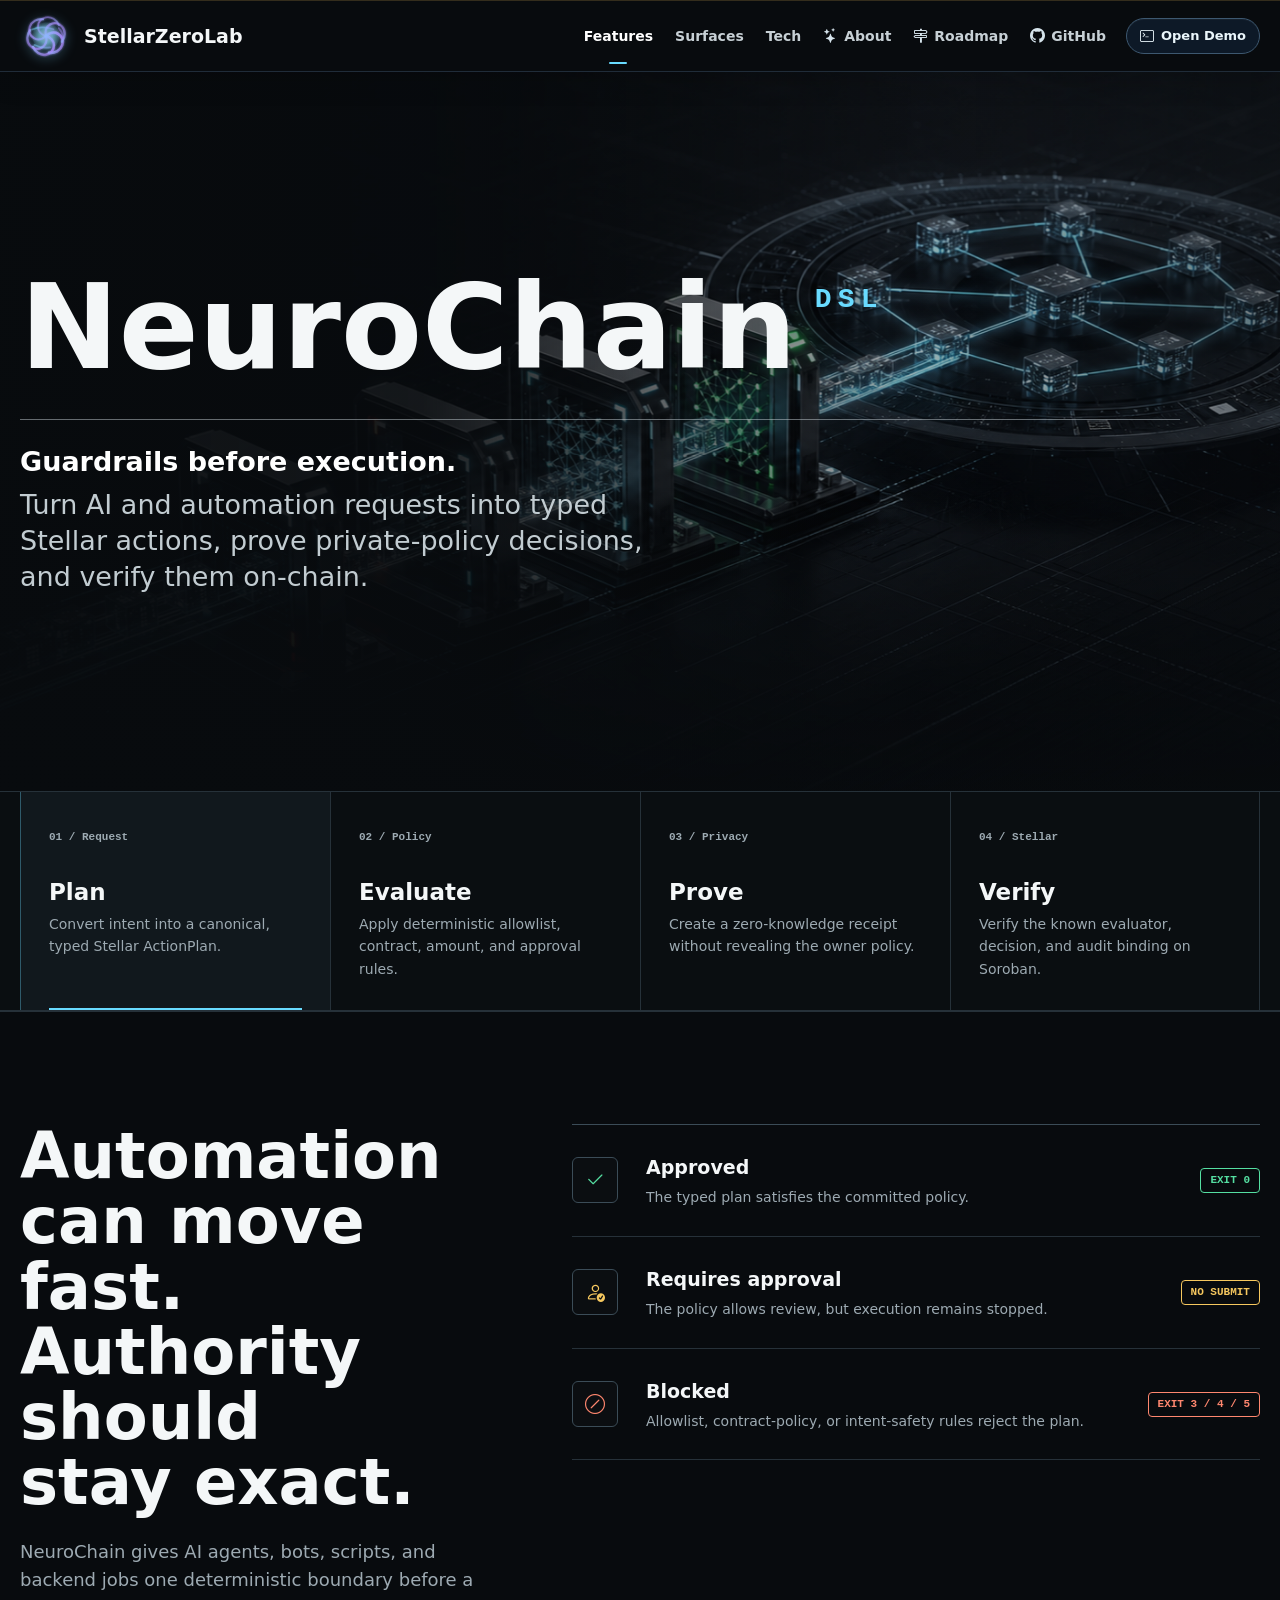
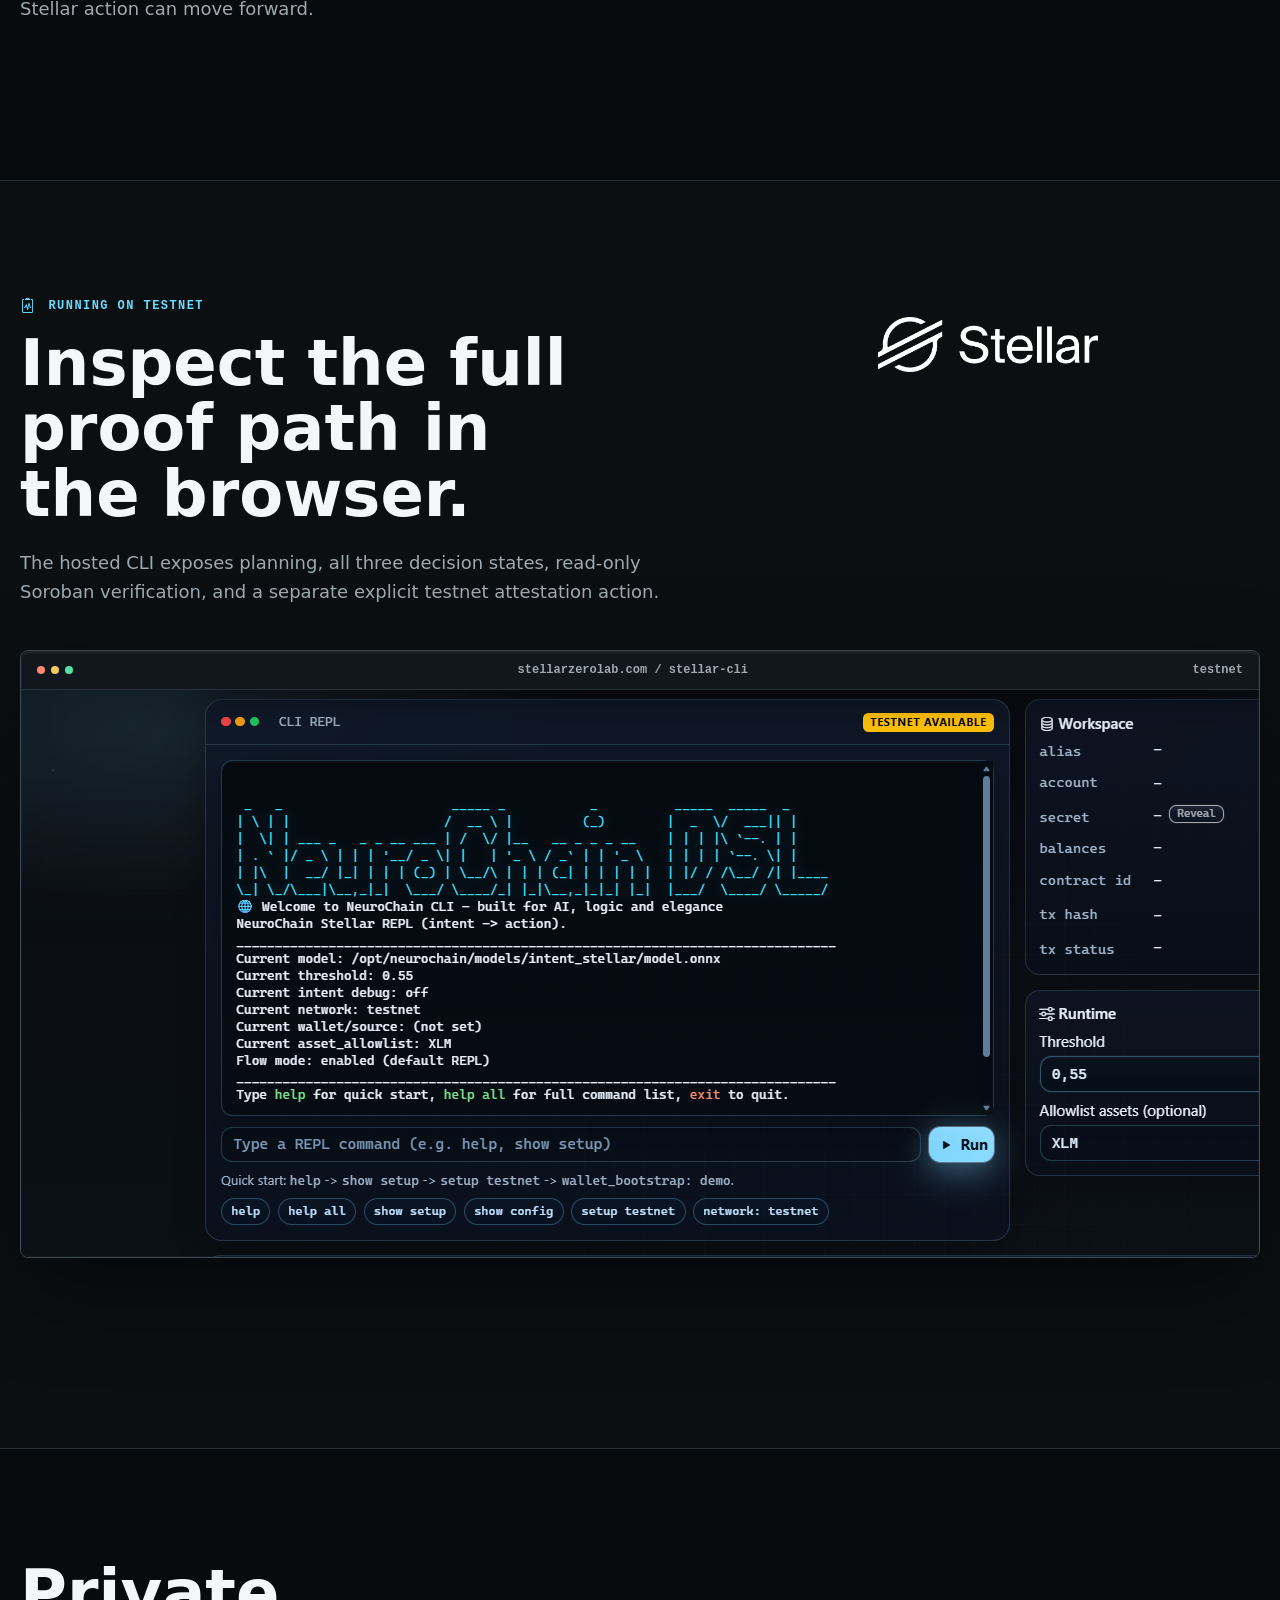
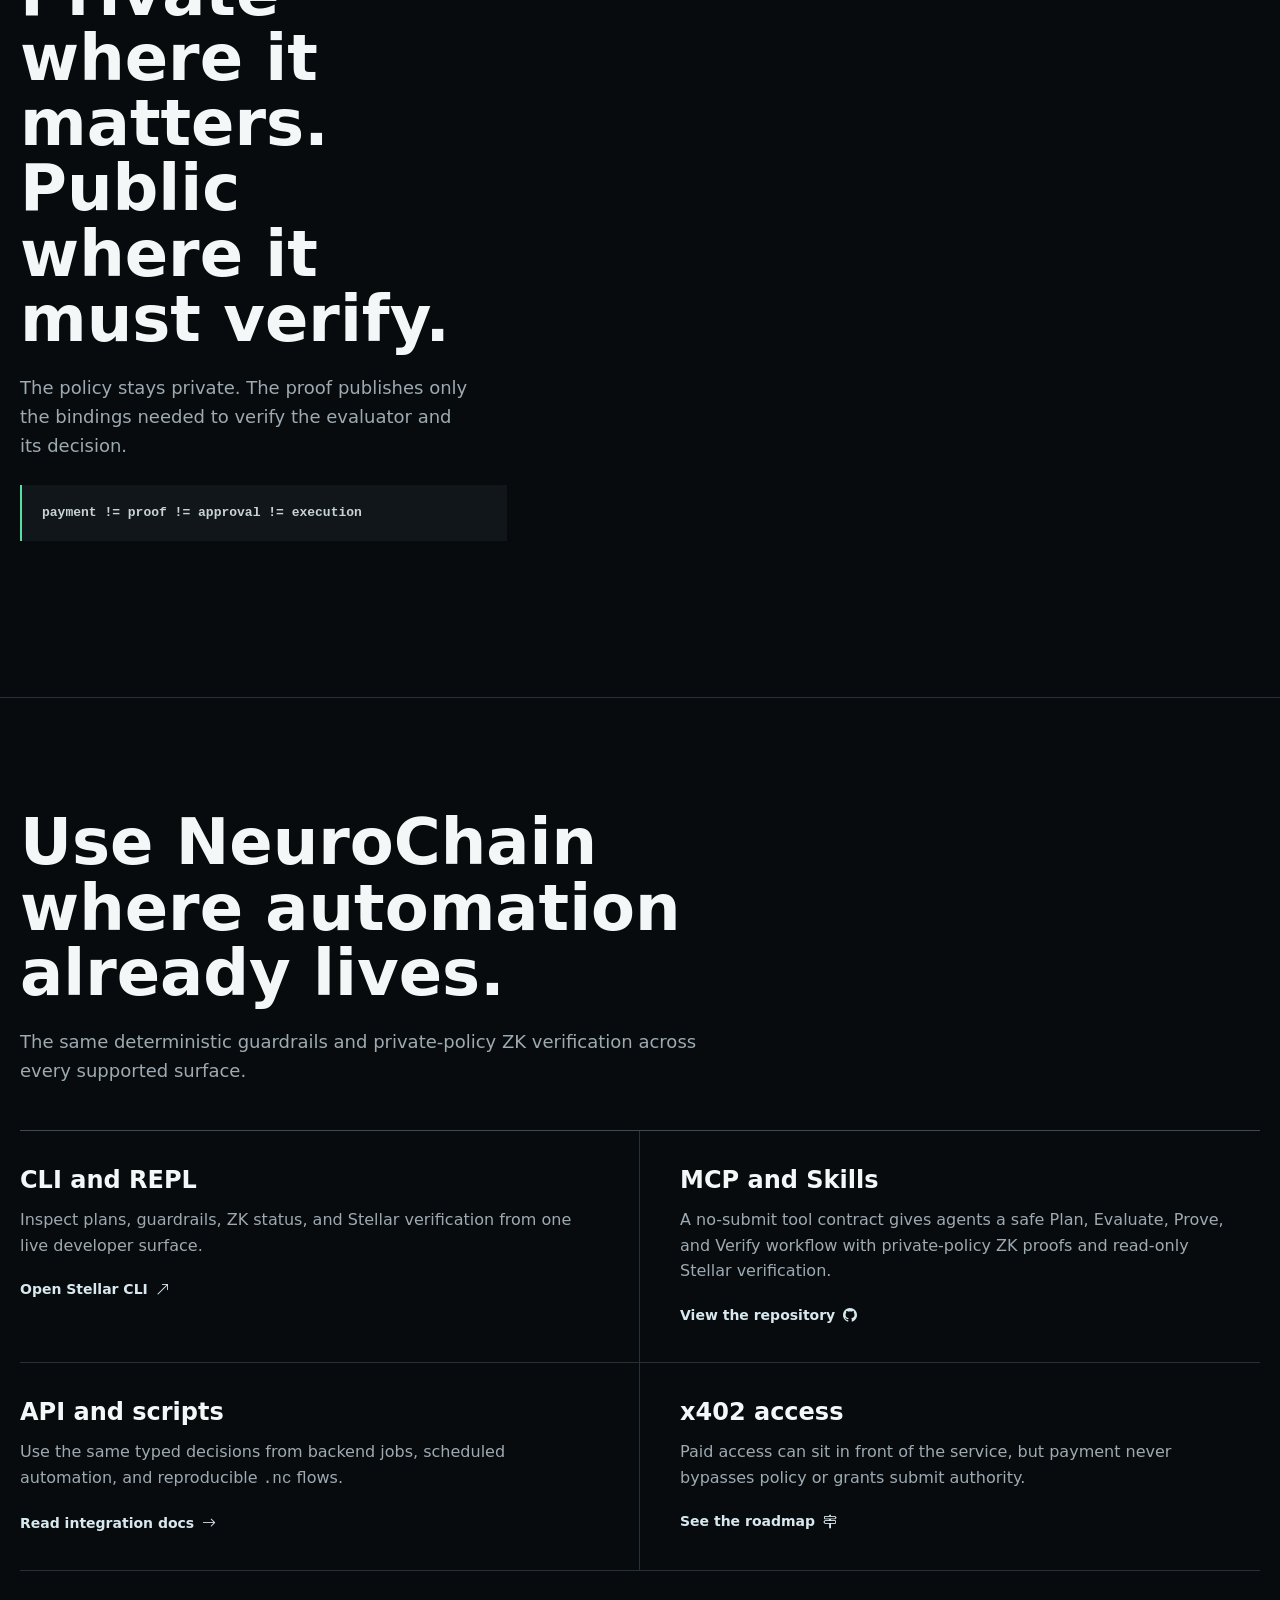
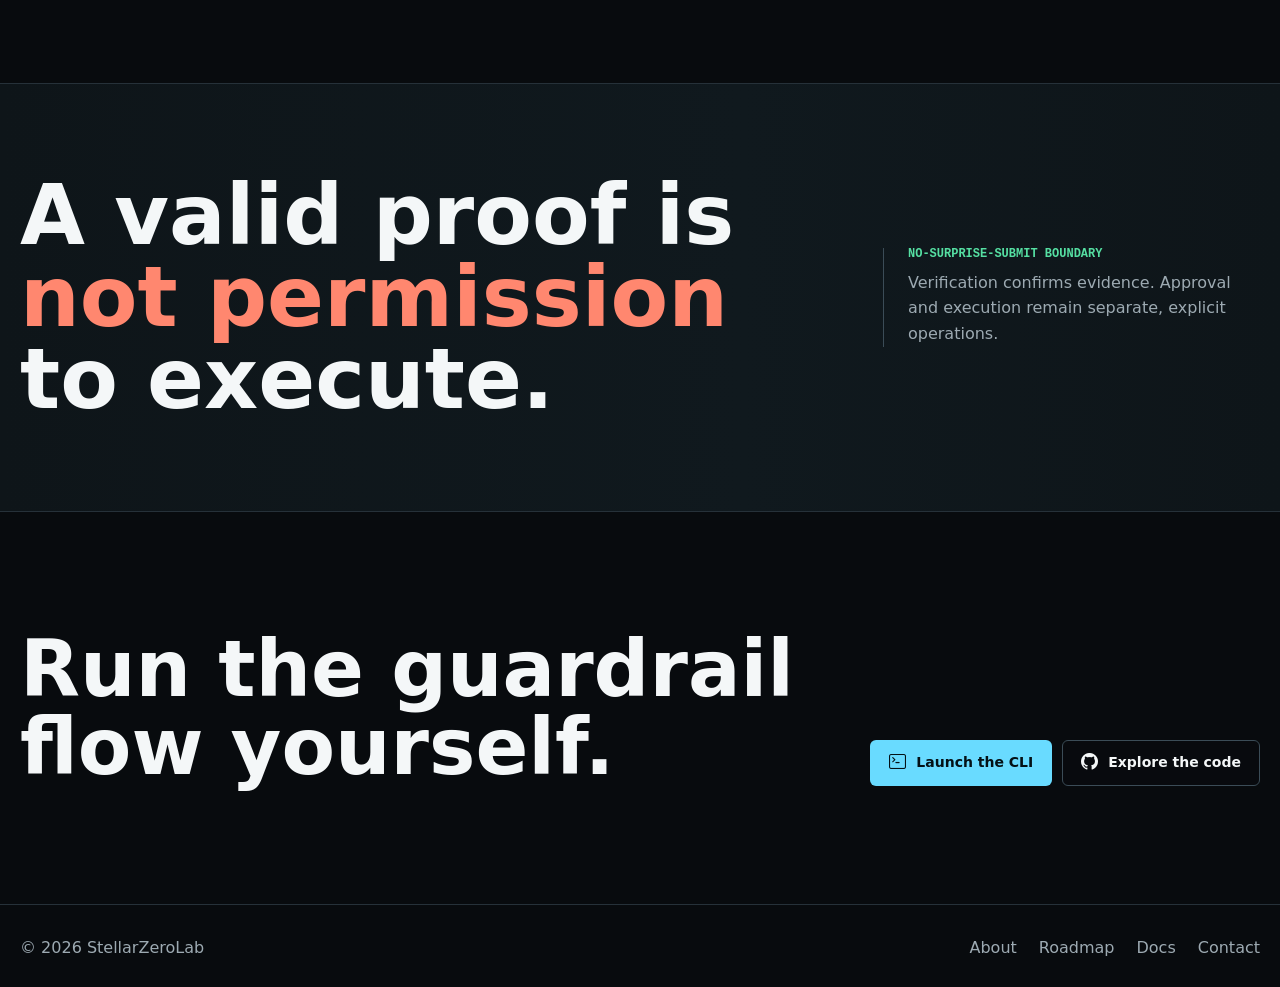
==== commit 92ca625a: "feat(site): refresh social preview banner" ====
--- a/stellarzerolab.com/index.html
+++ b/stellarzerolab.com/index.html
@@ -18,7 +18,7 @@
   <meta property="og:description" content="Plan, evaluate, prove, and verify AI and automation actions before execution.">
   <meta property="og:type" content="website">
   <meta property="og:url" content="https://stellarzerolab.com/">
-  <meta property="og:image" content="https://stellarzerolab.com/og-cover.png">
+  <meta property="og:image" content="https://stellarzerolab.com/og-cover.png?v=20260812">
   <meta name="twitter:card" content="summary_large_image">
 
   <link rel="stylesheet" href="vendor/bootstrap-icons/1.11.3/font/bootstrap-icons.css">
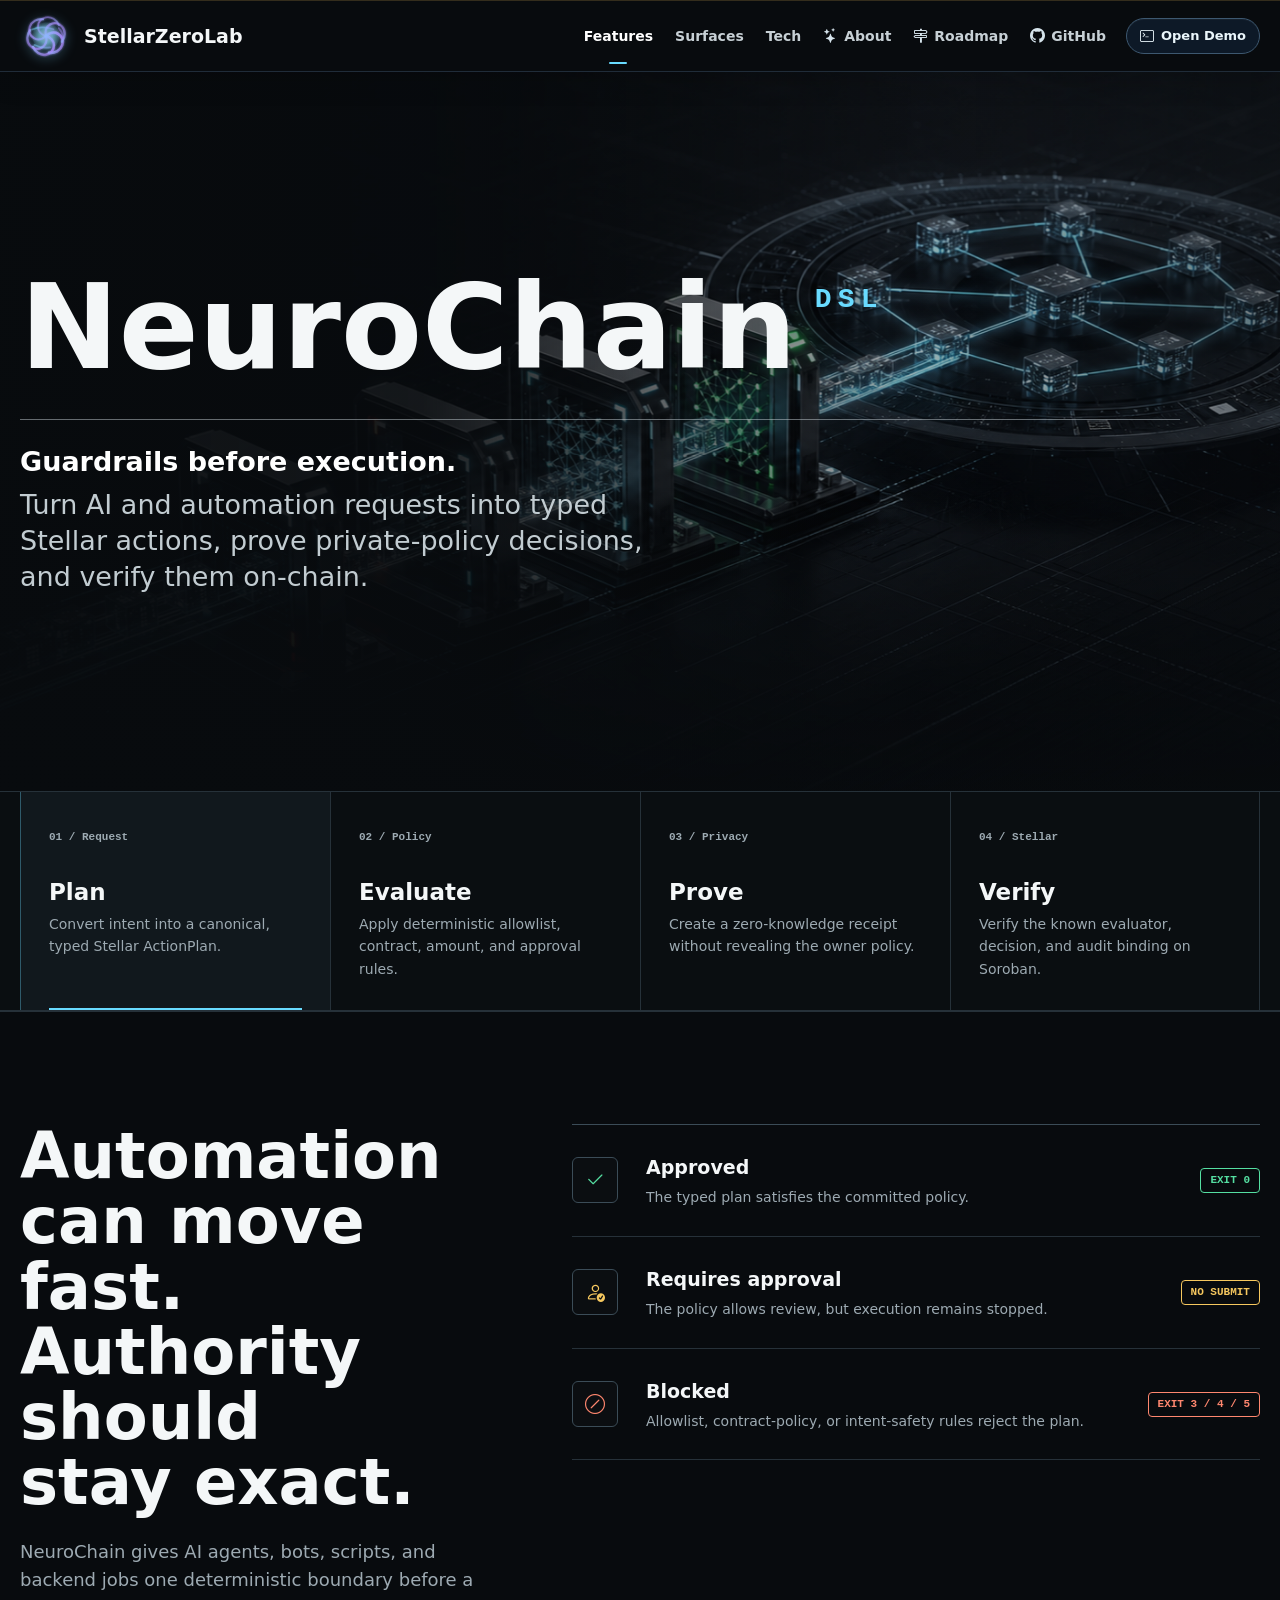
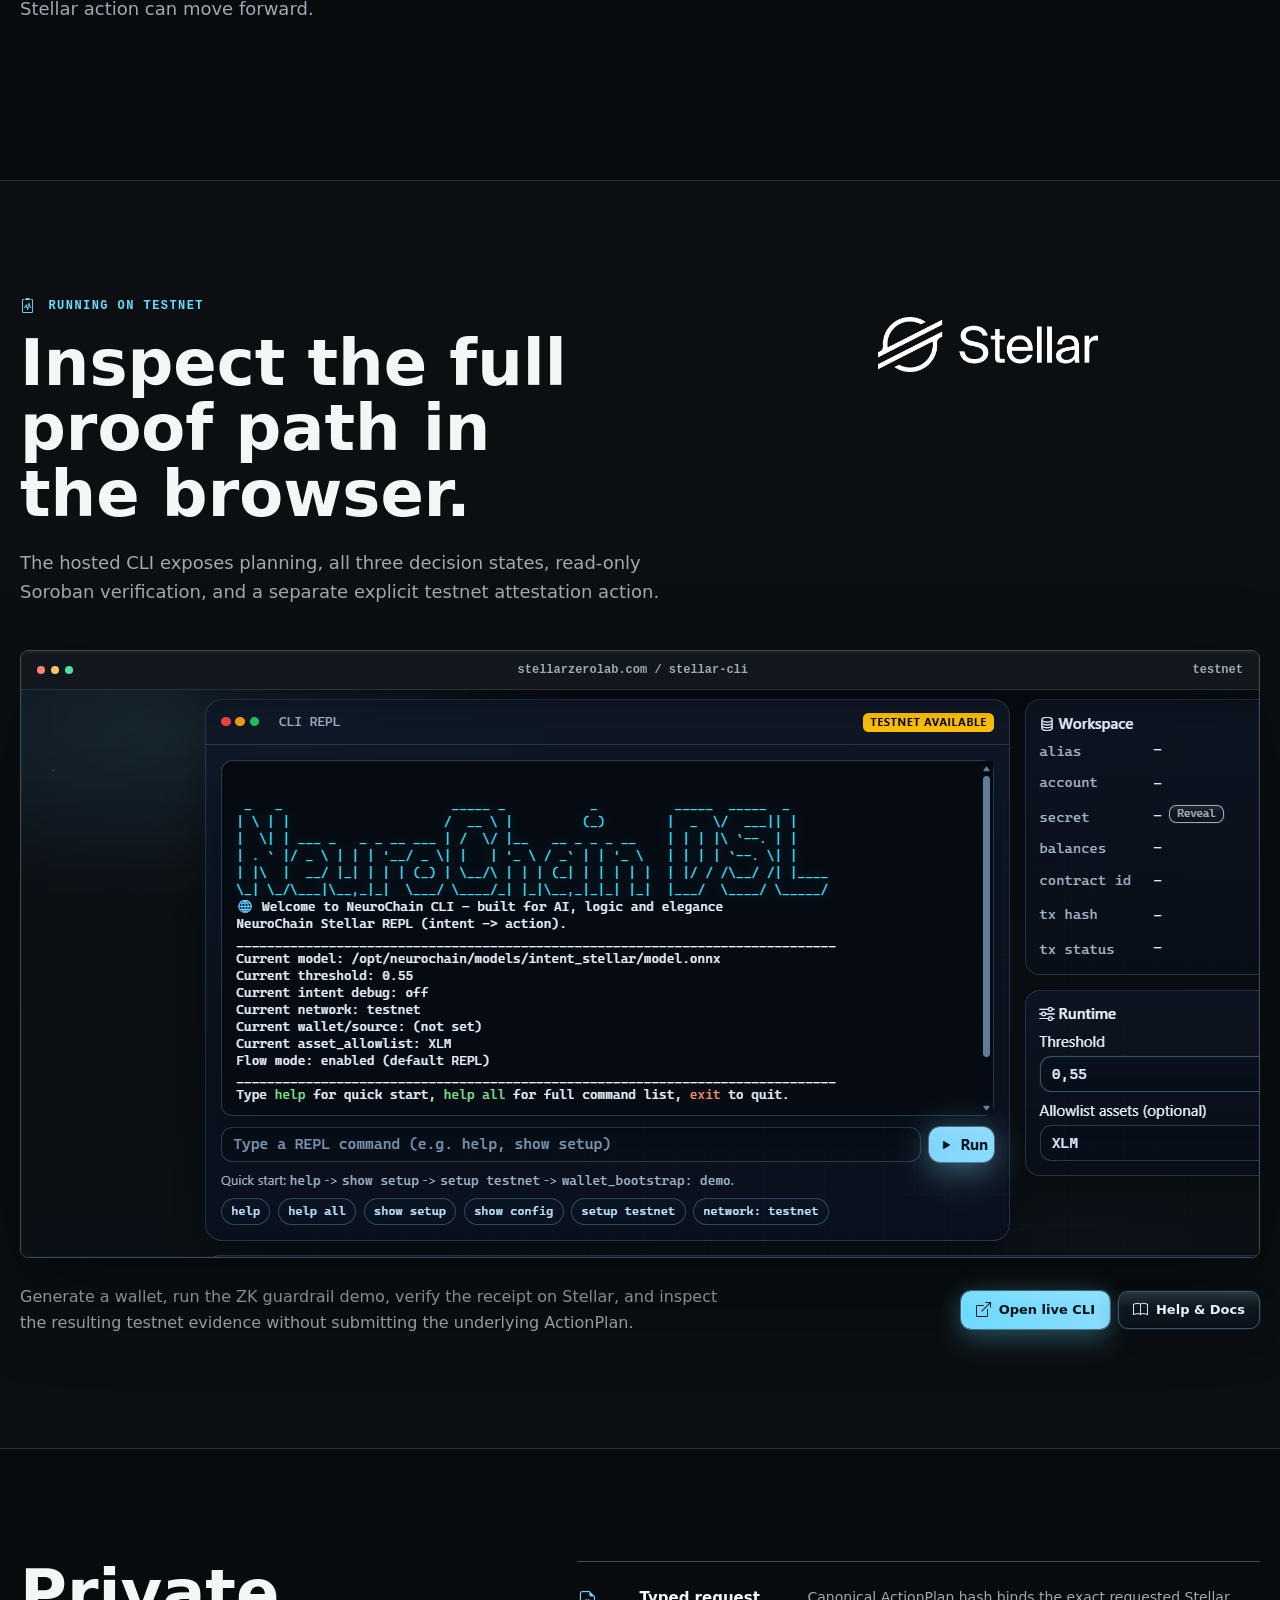
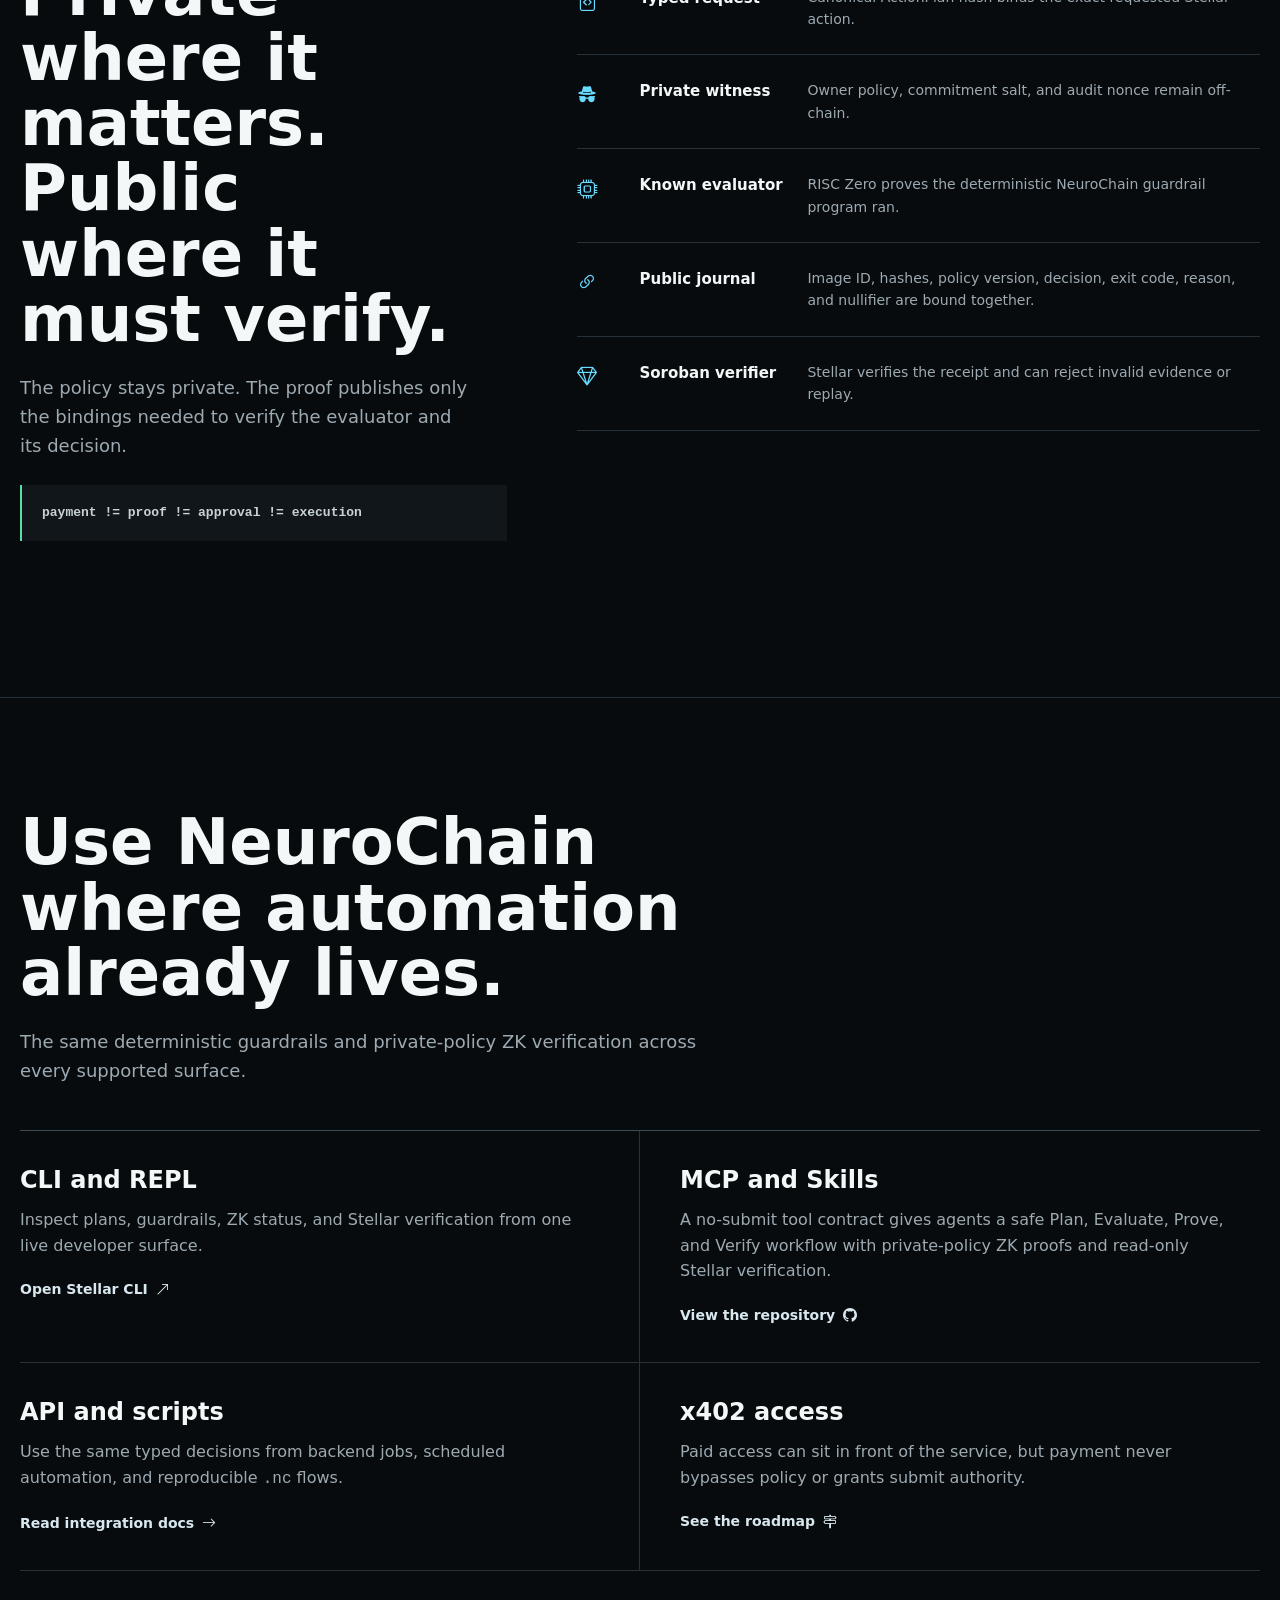
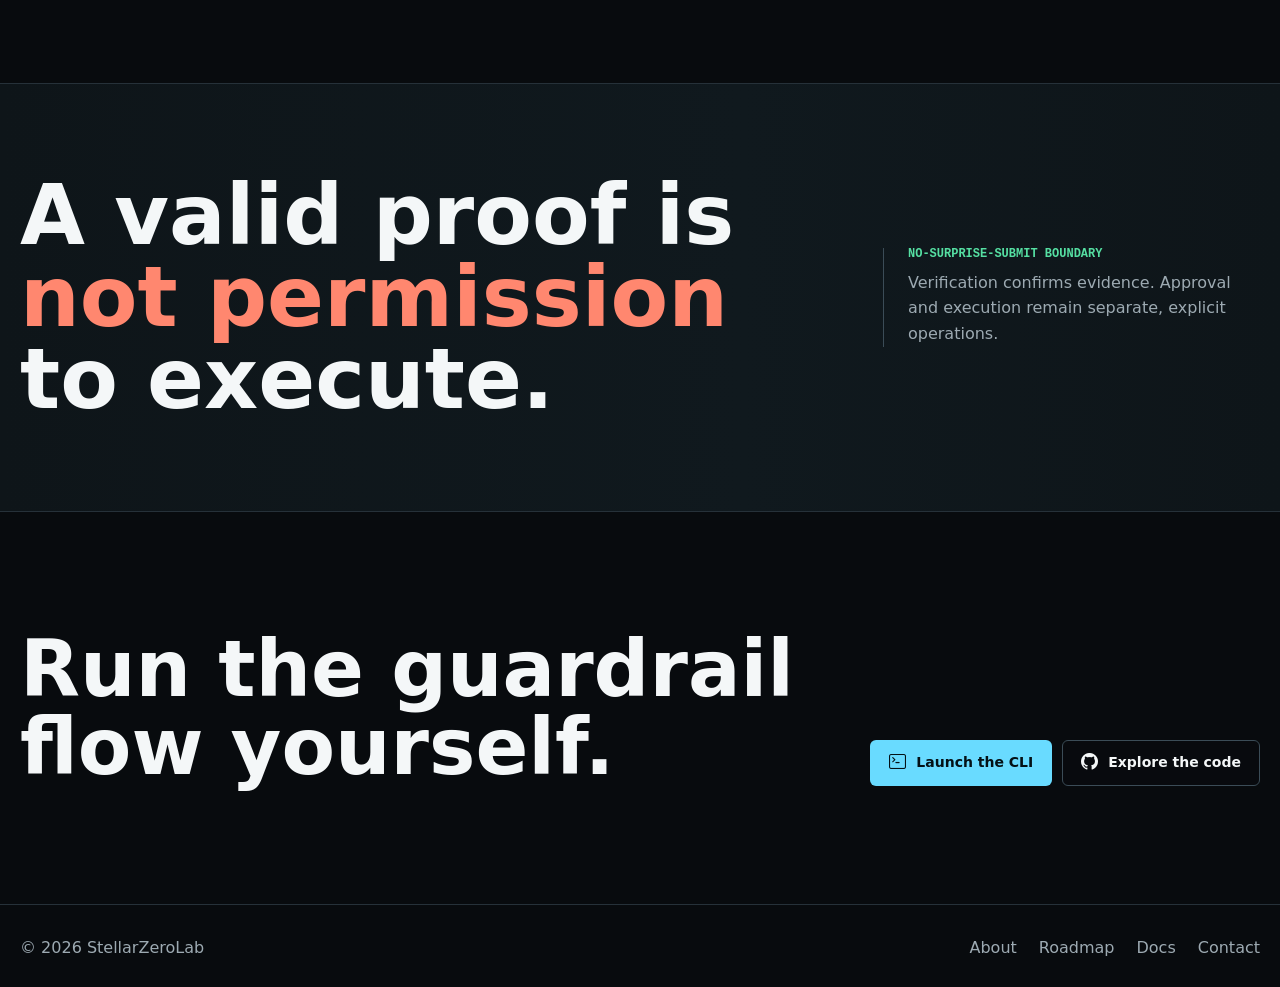
==== commit 5cafe4e9: "fix(site): improve mobile demo framing" ====
--- a/stellarzerolab.com/index.html
+++ b/stellarzerolab.com/index.html
@@ -714,7 +714,30 @@
       .flow-step h2 { margin-top: 24px; }
       .outcome { grid-template-columns: 46px 1fr; }
       .status { grid-column: 2; justify-self: start; }
-      .product-stage img { aspect-ratio: 1.08 / 1; }
+      .product-stage-bar {
+        gap: 10px;
+        padding: 10px 12px;
+        font-size: 10px;
+      }
+      .product-stage-bar > span:nth-child(2) {
+        min-width: 0;
+        overflow: hidden;
+        text-align: center;
+        text-overflow: ellipsis;
+        white-space: nowrap;
+        font-size: 0;
+      }
+      .product-stage-bar > span:nth-child(2)::after {
+        content: "stellar-cli";
+        font: 600 10px/1 ui-monospace, SFMono-Regular, Consolas, monospace;
+      }
+      .product-stage-bar .window-dots { gap: 4px; }
+      .product-stage-bar .window-dots i { width: 6px; height: 6px; }
+      .product-stage img {
+        height: clamp(180px, 58vw, 220px);
+        aspect-ratio: auto;
+        object-position: left top;
+      }
       .proof-head { display: flex; flex-direction: column; align-items: flex-start; gap: 20px; }
       .proof-stellar-logo { order: -1; width: 132px; margin-top: 0; }
       .product-caption { grid-template-columns: 1fr; }
